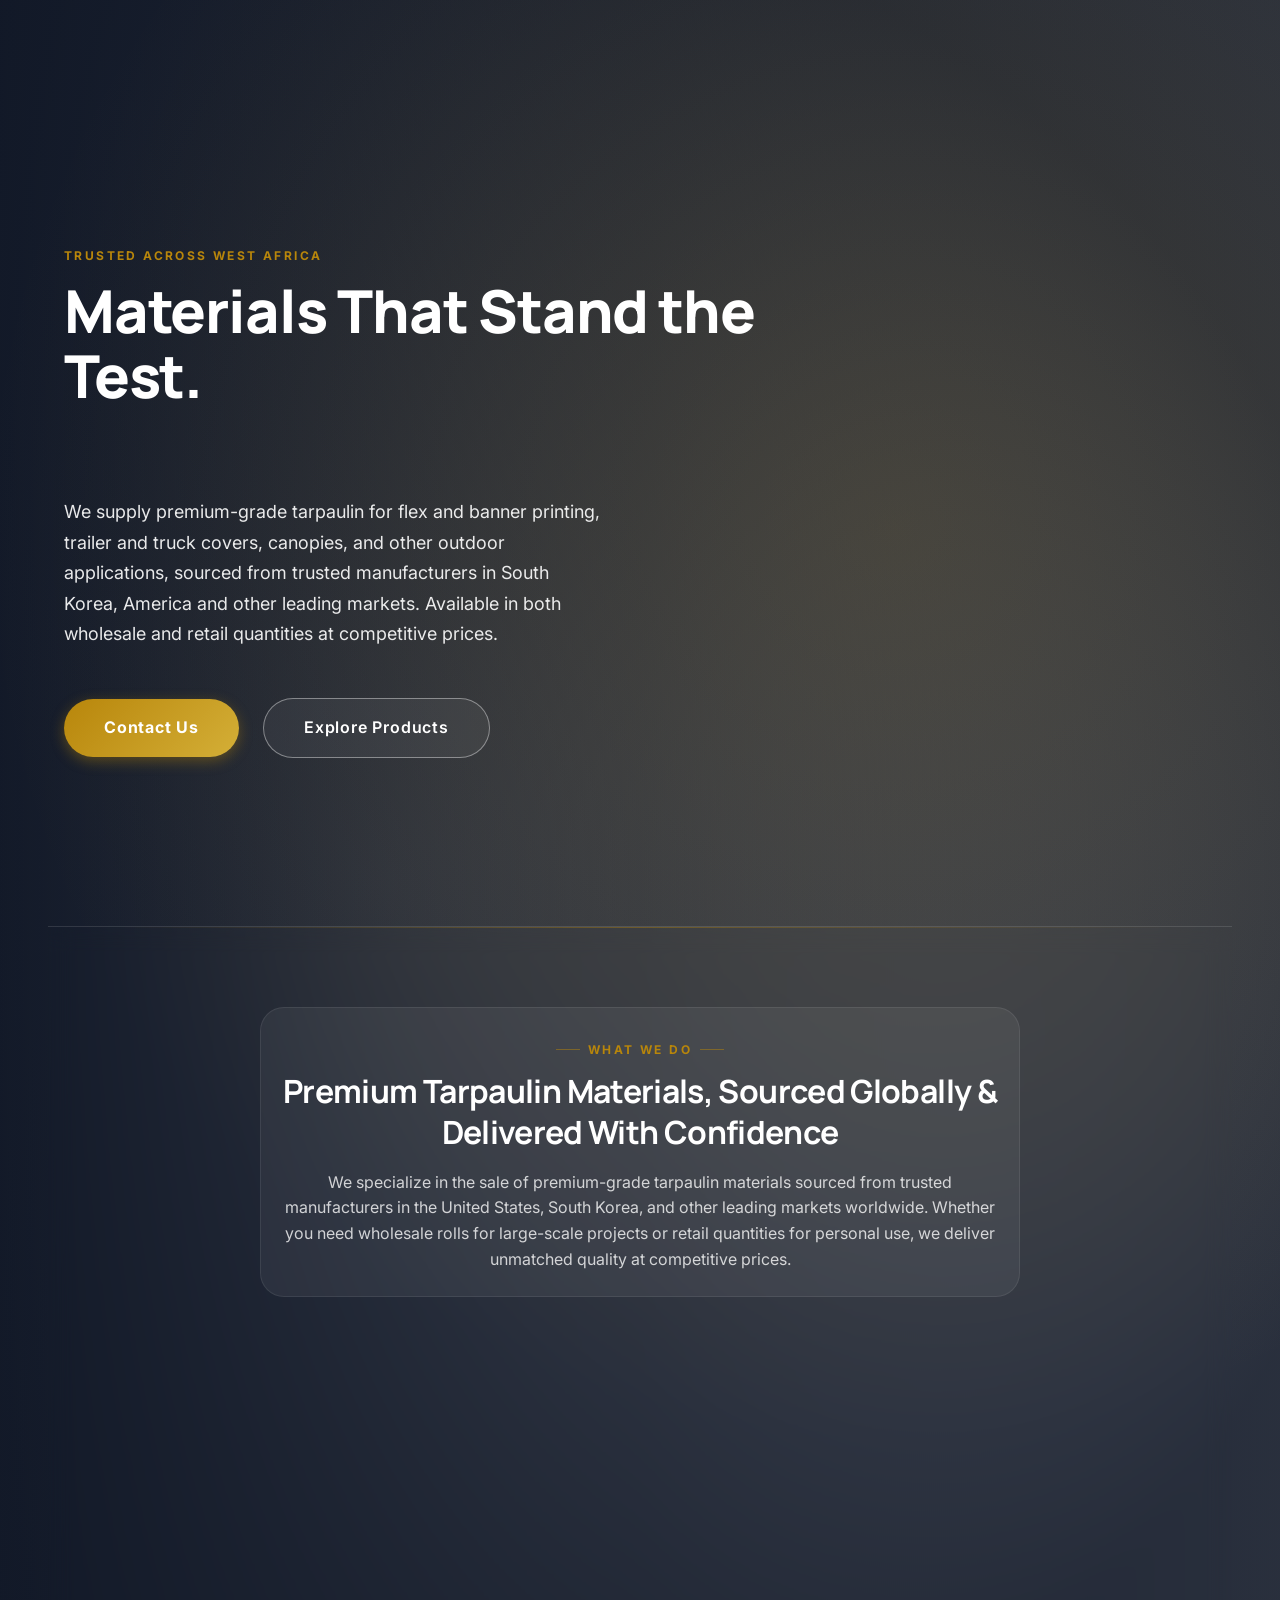
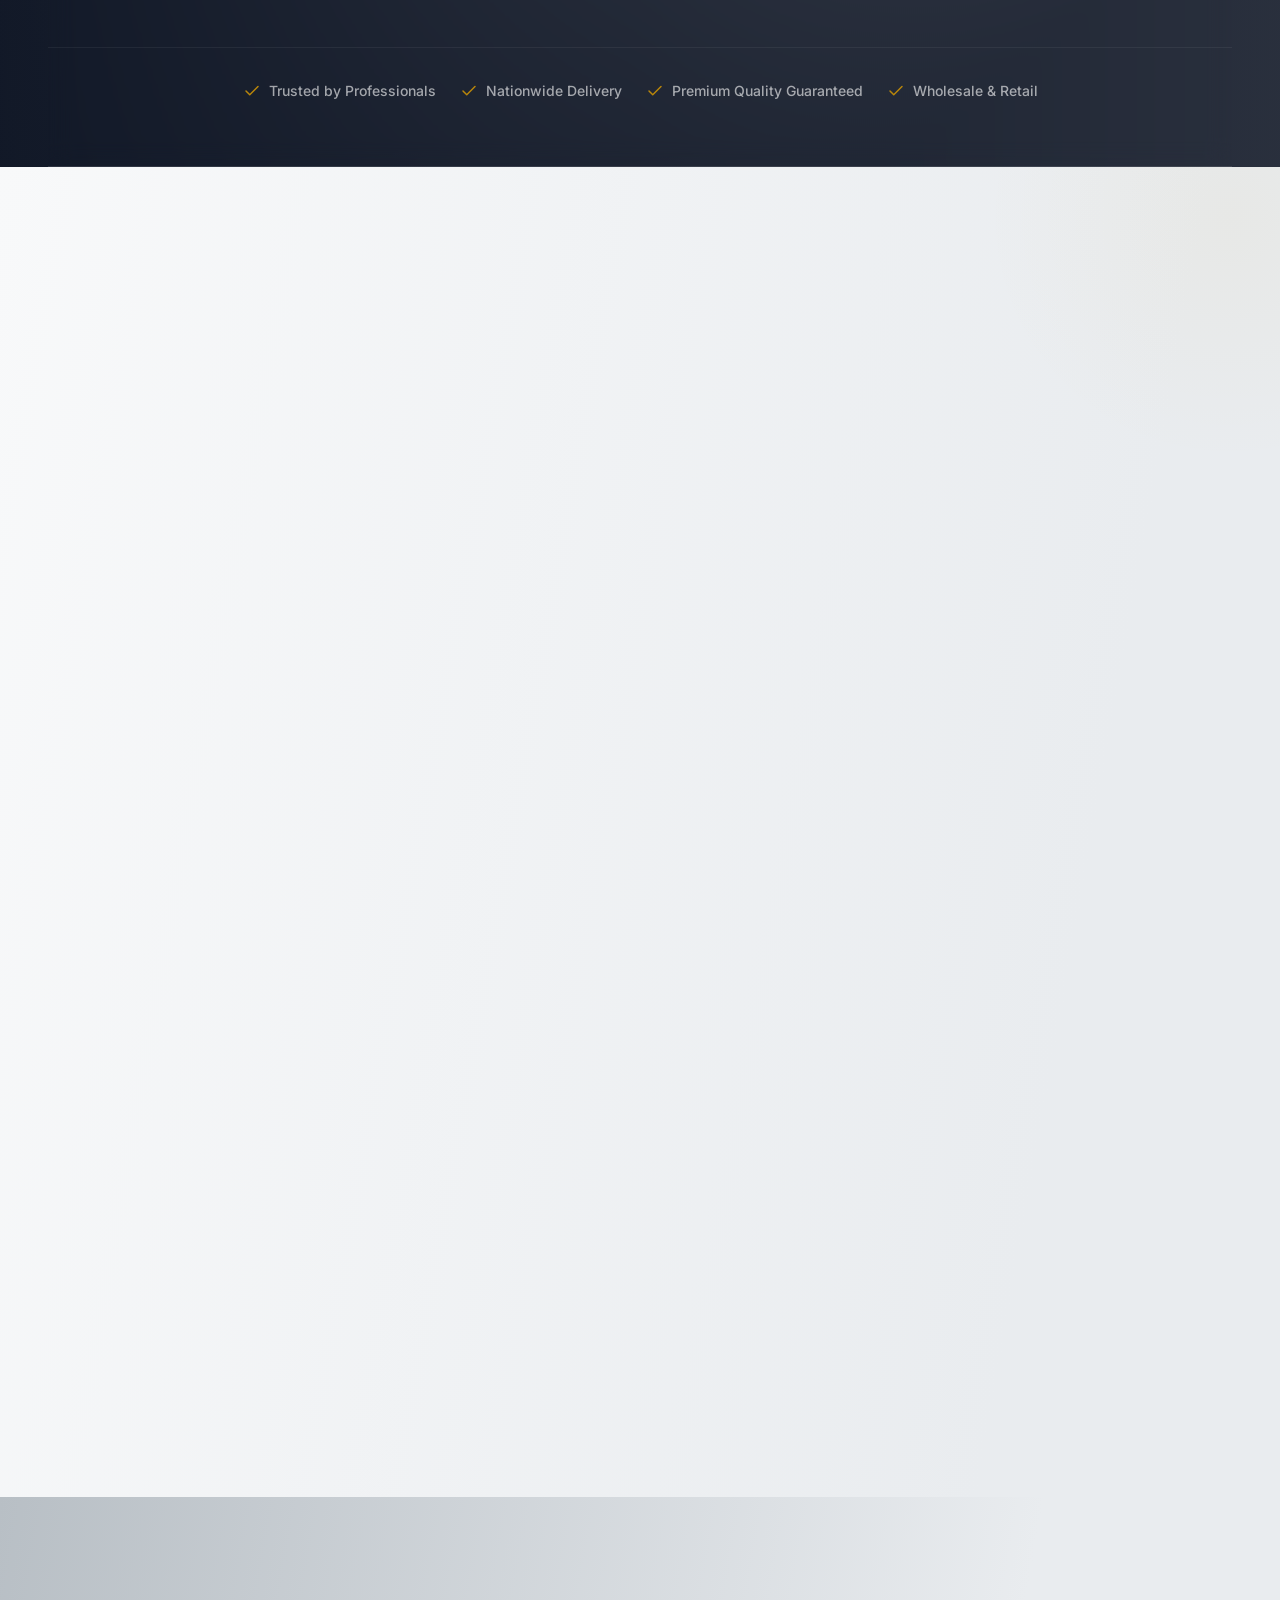
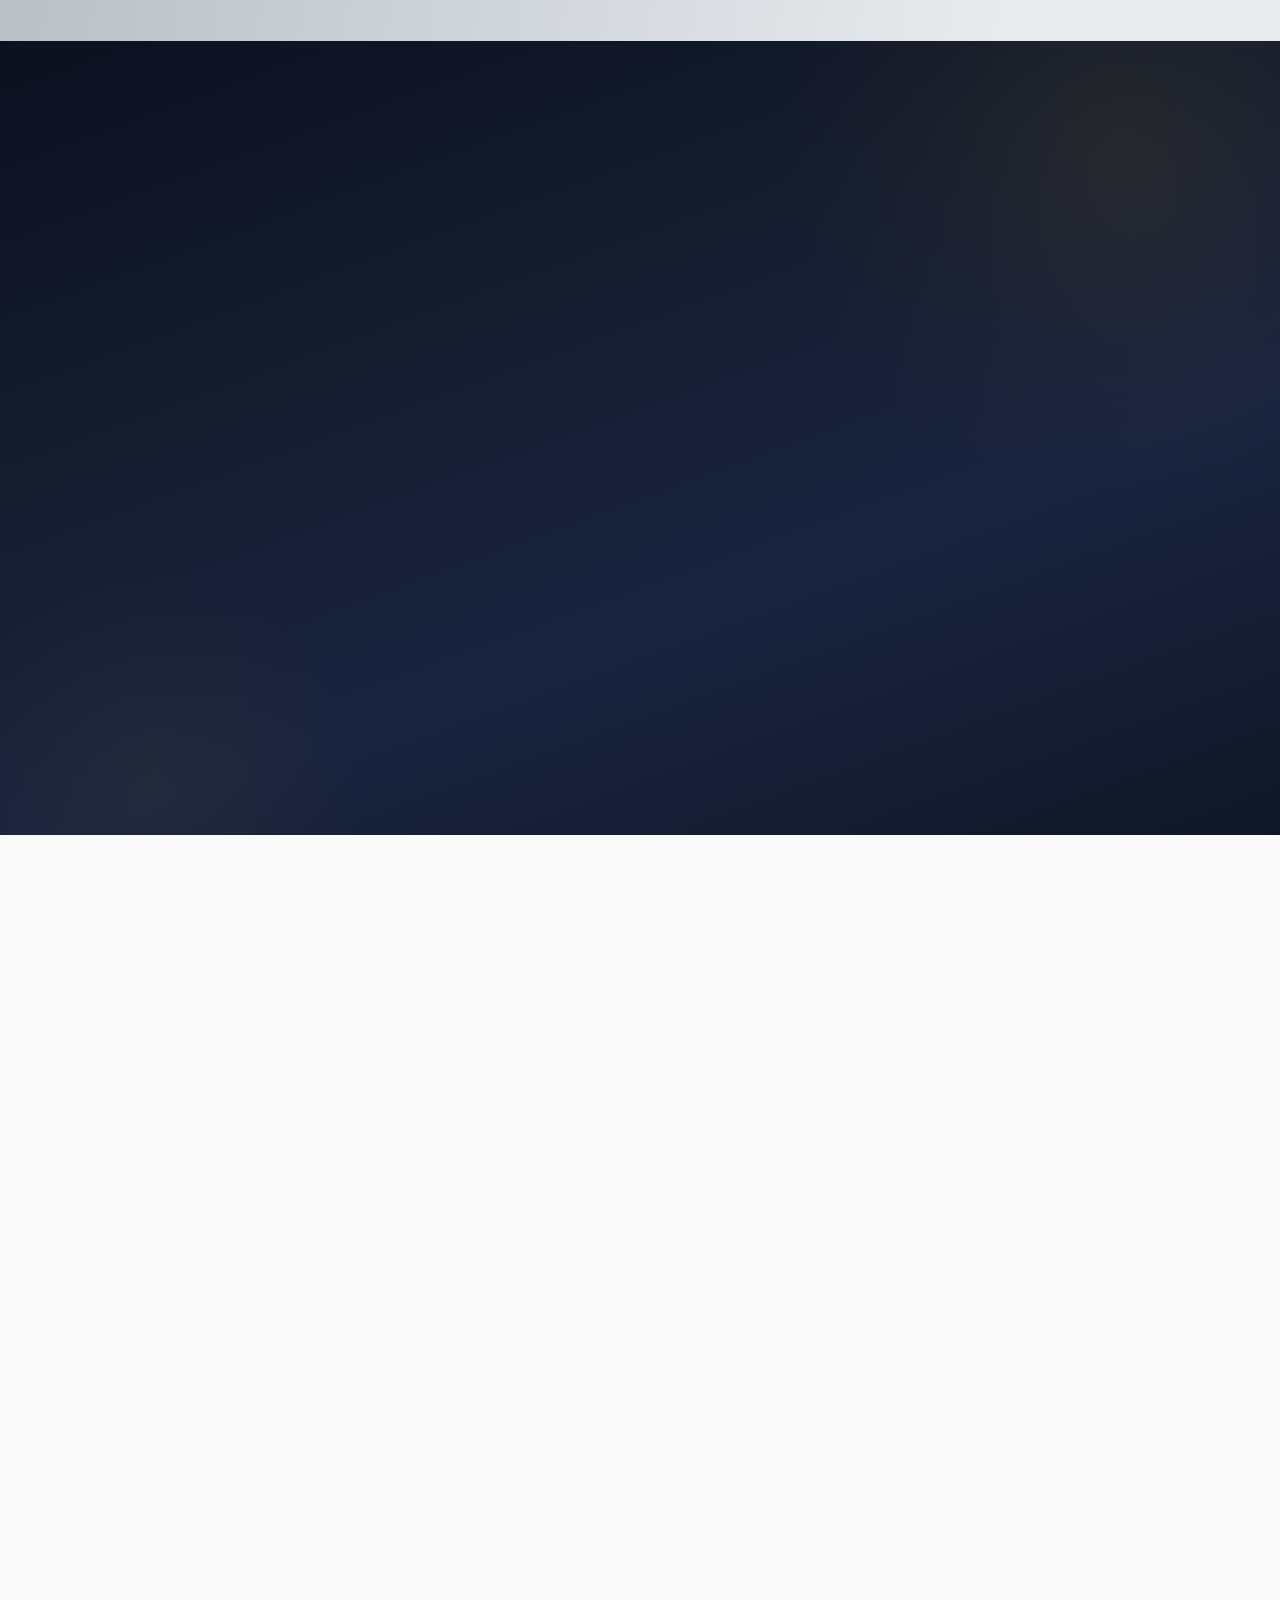
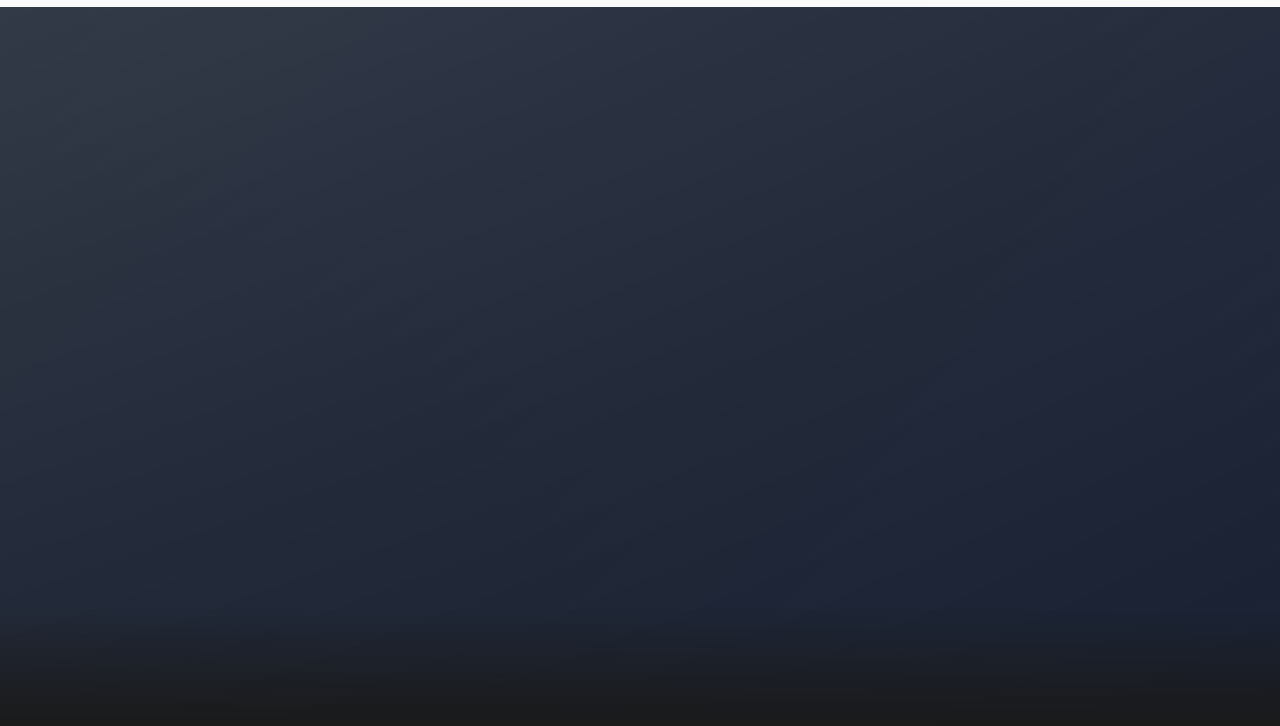
==== index.html @ e87f25aa "new upgrading" ====
<!DOCTYPE html>
<html lang="en">
<head>
  <meta charset="UTF-8">
  <meta name="viewport" content="width=device-width, initial-scale=1.0">
  <title>Onyi De Son of Grace Nig Ltd | Premium Tarpaulin & Upholstery Materials</title>
  
  <!-- Favicon -->
  <link rel="icon" type="image/png" href="./favicon.png">
  <link rel="apple-touch-icon" href="./favicon.png">
  <meta name="theme-color" content="#1a2a5e">
  
  <!-- SEO & Meta Tags -->
  <meta name="description" content="West Africa's trusted supplier of premium tarpaulin, upholstery, and interior finishing materials. Commercial-grade canopy fabrics, banner materials, and durable coverings for events, industry, and design professionals.">
  
  <!-- Preconnect to Google Fonts -->
  <link rel="preconnect" href="https://fonts.googleapis.com">
  <link rel="preconnect" href="https://fonts.gstatic.com" crossorigin>
  <link href="https://fonts.googleapis.com/css2?family=Inter:wght@400;500;600&family=Manrope:wght@500;700;800&display=swap" rel="stylesheet">
  
  <!-- Stylesheets -->
  <link rel="stylesheet" href="./css/global.css">
  <link rel="stylesheet" href="./css/navbar.css">
  <link rel="stylesheet" href="./css/pages/home.css">
  <link rel="stylesheet" href="./css/footer.css">
</head>
<body>

  <!-- ====================================================================
       HEADER — Reusable Navigation Component
       ==================================================================== -->
  <header>
    <div data-navbar-root></div>
  </header>

  <!-- ====================================================================
       MAIN CONTENT
       ==================================================================== -->
  <main class="main-container">

    <!-- ================================================================
         HERO SECTION
         ================================================================ -->
    <section class="hero" aria-label="Hero Introduction">
      <div class="hero__overlay" aria-hidden="true"></div>

      <!-- Main Hero Content (viewport-filling) -->
      <div class="hero__main">
        <div class="hero__content">
          <span class="hero__subtitle">Trusted Across West Africa</span>
          <h1 class="hero__title">
            Materials That Stand the Test.<br>
            <span class="hero__typing-wrapper" aria-hidden="true">
              <span class="hero__typing-word">Premium Tarpaulin Solutions.</span>
              <span class="hero__typing-word">Heavy-Duty Canopy Materials.</span>
              <span class="hero__typing-word">Commercial-Grade Fabrics.</span>
              <span class="hero__typing-word">Premium Upholstery Materials.</span>
              <span class="hero__typing-word">Durable Industrial Coverings.</span>
            </span>
            <span class="sr-only">Premium Tarpaulin Solutions, Heavy-Duty Canopy Materials, Commercial-Grade Fabrics, Premium Upholstery Materials, and Durable Industrial Coverings.</span>
          </h1>
          <p class="hero__description">
            We supply premium-grade tarpaulin for flex and banner printing, trailer and truck covers, canopies, and other outdoor applications, sourced from trusted manufacturers in South Korea, America and other leading markets. Available in both wholesale and retail quantities at competitive prices.

          </p>
          <div class="hero__actions">
            <a href="contact.html" class="btn-primary hero__btn-primary focus-ring">Contact Us</a>
            <a href="products.html" class="btn-outline hero__btn-outline focus-ring">Explore Products</a>
          </div>
        </div>
      </div>

      <!-- What We Do Sub-Section (within hero) -->
      <div class="hero-services" aria-label="What We Do">
          <div class="hero-services__header reveal-on-scroll">
            <span class="hero-services__label">What We Do</span>
            <h2 class="hero-services__heading">Premium Tarpaulin Materials, Sourced Globally & Delivered With Confidence</h2>
            <p class="hero-services__description">
              We specialize in the sale of premium-grade tarpaulin materials sourced from trusted manufacturers in the United States, South Korea, and other leading markets worldwide. Whether you need wholesale rolls for large-scale projects or retail quantities for personal use, we deliver unmatched quality at competitive prices.
            </p>
          </div>

          <div class="hero-services__grid">
            <!-- Card 1: Product Range -->
            <article class="hero-services__card reveal-on-scroll">
              <div class="hero-services__card-icon" aria-hidden="true">
                <svg viewBox="0 0 24 24" fill="none" stroke="currentColor" stroke-width="1.5" stroke-linecap="round" stroke-linejoin="round">
                  <rect x="2" y="7" width="20" height="14" rx="2" ry="2"></rect>
                  <path d="M16 7V5a2 2 0 0 0-2-2h-4a2 2 0 0 0-2 2v2"></path>
                </svg>
              </div>
              <h3 class="hero-services__card-title">Multi-Grade Materials</h3>
              <p class="hero-services__card-text">American tarpaulin, South Korean tarpaulin, and other commercial-grade materials curated for strength, texture, and longevity.</p>
            </article>

            <!-- Card 2: Applications -->
            <article class="hero-services__card reveal-on-scroll">
              <div class="hero-services__card-icon" aria-hidden="true">
                <svg viewBox="0 0 24 24" fill="none" stroke="currentColor" stroke-width="1.5" stroke-linecap="round" stroke-linejoin="round">
                  <path d="M3 9l9-7 9 7v11a2 2 0 0 1-2 2H5a2 2 0 0 1-2-2z"></path>
                  <polyline points="9 22 9 12 15 12 15 22"></polyline>
                </svg>
              </div>
              <h3 class="hero-services__card-title">Versatile Applications</h3>
              <p class="hero-services__card-text">Designed for canopies, event tents, car ports, industrial coverings, outdoor shade structures, and commercial-scale installations.</p>
            </article>

            <!-- Card 3: Wholesale & Retail -->
            <article class="hero-services__card reveal-on-scroll">
              <div class="hero-services__card-icon" aria-hidden="true">
                <svg viewBox="0 0 24 24" fill="none" stroke="currentColor" stroke-width="1.5" stroke-linecap="round" stroke-linejoin="round">
                  <circle cx="9" cy="21" r="1"></circle>
                  <circle cx="20" cy="21" r="1"></circle>
                  <path d="M1 1h4l2.68 13.39a2 2 0 0 0 2 1.61h9.72a2 2 0 0 0 2-1.61L23 6H6"></path>
                </svg>
              </div>
              <h3 class="hero-services__card-title">Wholesale & Retail</h3>
              <p class="hero-services__card-text">Available in both wholesale volumes for distributors and contractors, and retail quantities for individuals and small businesses.</p>
            </article>
          </div>

          <!-- Trust Indicators -->
          <div class="hero-services__trust reveal-on-scroll">
            <div class="hero-services__trust-item">
              <svg viewBox="0 0 24 24" fill="none" stroke="currentColor" stroke-width="2" stroke-linecap="round" stroke-linejoin="round" aria-hidden="true">
                <polyline points="20 6 9 17 4 12"></polyline>
              </svg>
              Trusted by Professionals
            </div>
            <div class="hero-services__trust-item">
              <svg viewBox="0 0 24 24" fill="none" stroke="currentColor" stroke-width="2" stroke-linecap="round" stroke-linejoin="round" aria-hidden="true">
                <polyline points="20 6 9 17 4 12"></polyline>
              </svg>
              Nationwide Delivery
            </div>
            <div class="hero-services__trust-item">
              <svg viewBox="0 0 24 24" fill="none" stroke="currentColor" stroke-width="2" stroke-linecap="round" stroke-linejoin="round" aria-hidden="true">
                <polyline points="20 6 9 17 4 12"></polyline>
              </svg>
              Premium Quality Guaranteed
            </div>
            <div class="hero-services__trust-item">
              <svg viewBox="0 0 24 24" fill="none" stroke="currentColor" stroke-width="2" stroke-linecap="round" stroke-linejoin="round" aria-hidden="true">
                <polyline points="20 6 9 17 4 12"></polyline>
              </svg>
              Wholesale & Retail
            </div>
          </div>
      </div>
    </section>

    <!-- ================================================================
         FEATURED PRODUCTS SECTION
         ================================================================ -->
    <section class="products section-padding" id="featured-products" aria-labelledby="products-heading" style="background: linear-gradient(280deg, #e9ecef 20%, #f8f9fa 100%);">
        <div class="products__header reveal-on-scroll">
          <span class="products__label">Our Products</span>
          <h2 id="products-heading" class="products__heading">Featured Products</h2>
          <p class="products__intro">
            Explore our curated selection of premium tarpaulin and car port materials engineered for durability, designed for performance, and priced for value.
          </p>
        </div>

        <div class="products__grid">
          <!-- Product Card 1: Premium Tarpaulin Materials -->
          <article class="product-card reveal-on-scroll" id="product-tarpaulin">
            <div class="product-card__image-wrapper">
              <img
                src="https://res.cloudinary.com/vwrjamwn/image/upload/v1784937110/IMG-20260724-WA0017_scsydp.jpg"
                alt="Premium tarpaulin materials in various colors and grades"
                class="product-card__image"
                loading="lazy"
              >
            </div>
            <div class="product-card__content">
              <h3 class="product-card__name">Premium Tarpaulin Materials</h3>
              <p class="product-card__description">
                Premium tarpaulin materials in multiple grades and colors. Engineered for extreme durability and superior weather resistance, perfect for canopies, industrial shelters, and commercial applications. Available in wholesale and retail quantities.
              </p>
              <div class="product-card__features">
                <span class="product-card__feature-tag">
                  <svg viewBox="0 0 24 24" fill="none" stroke="currentColor" stroke-width="2" stroke-linecap="round" stroke-linejoin="round" aria-hidden="true"><polyline points="20 6 9 17 4 12"></polyline></svg>
                  Multi-Grade
                </span>
                <span class="product-card__feature-tag">
                  <svg viewBox="0 0 24 24" fill="none" stroke="currentColor" stroke-width="2" stroke-linecap="round" stroke-linejoin="round" aria-hidden="true"><polyline points="20 6 9 17 4 12"></polyline></svg>
                  Weather Resistant
                </span>
                <span class="product-card__feature-tag">
                  <svg viewBox="0 0 24 24" fill="none" stroke="currentColor" stroke-width="2" stroke-linecap="round" stroke-linejoin="round" aria-hidden="true"><polyline points="20 6 9 17 4 12"></polyline></svg>
                  UV Protected
                </span>
                <span class="product-card__feature-tag">
                  <svg viewBox="0 0 24 24" fill="none" stroke="currentColor" stroke-width="2" stroke-linecap="round" stroke-linejoin="round" aria-hidden="true"><polyline points="20 6 9 17 4 12"></polyline></svg>
                  Wholesale & Retail
                </span>
              </div>
              <a href="contact.html" class="product-card__cta focus-ring" id="cta-tarpaulin">
                Contact Us
                <svg viewBox="0 0 24 24" fill="none" stroke="currentColor" stroke-width="2" stroke-linecap="round" stroke-linejoin="round" aria-hidden="true">
                  <line x1="5" y1="12" x2="19" y2="12"></line>
                  <polyline points="12 5 19 12 12 19"></polyline>
                </svg>
              </a>
            </div>
          </article>

          <!-- Product Card 2: PVC Flex Material -->
          <article class="product-card reveal-on-scroll" id="product-pvcflex">
            <div class="product-card__image-wrapper">
              <img
                src="https://res.cloudinary.com/vwrjamwn/image/upload/v1784937093/IMG-20260724-WA0104_cvo5uw.jpg"
                alt="Premium 400-gram PVC flex material for commercial printing"
                class="product-card__image"
                loading="lazy"
              >
            </div> 
            <div class="product-card__content">
              <h3 class="product-card__name">PVC Flex Material for Printing — 400 Gram</h3>
              <p class="product-card__description">
                Premium 400-gram PVC flex material engineered for high-resolution printing. Highly durable and weather-resistant, this commercial-grade substrate ensures vibrant, professional visual output for large-scale outdoor signage, event banners, and commercial displays.
              </p>
              <div class="product-card__features">
                <span class="product-card__feature-tag">
                  <svg viewBox="0 0 24 24" fill="none" stroke="currentColor" stroke-width="2" stroke-linecap="round" stroke-linejoin="round" aria-hidden="true"><polyline points="20 6 9 17 4 12"></polyline></svg>
                  Print Ready
                </span>
                <span class="product-card__feature-tag">
                  <svg viewBox="0 0 24 24" fill="none" stroke="currentColor" stroke-width="2" stroke-linecap="round" stroke-linejoin="round" aria-hidden="true"><polyline points="20 6 9 17 4 12"></polyline></svg>
                  High Durability
                </span>
                <span class="product-card__feature-tag">
                  <svg viewBox="0 0 24 24" fill="none" stroke="currentColor" stroke-width="2" stroke-linecap="round" stroke-linejoin="round" aria-hidden="true"><polyline points="20 6 9 17 4 12"></polyline></svg>
                  Vibrant Output
                </span>
                <span class="product-card__feature-tag">
                  <svg viewBox="0 0 24 24" fill="none" stroke="currentColor" stroke-width="2" stroke-linecap="round" stroke-linejoin="round" aria-hidden="true"><polyline points="20 6 9 17 4 12"></polyline></svg>
                  Commercial Signage
                </span>
              </div>
              <a href="contact.html" class="product-card__cta focus-ring" id="cta-pvcflex">
                Contact Us
                <svg viewBox="0 0 24 24" fill="none" stroke="currentColor" stroke-width="2" stroke-linecap="round" stroke-linejoin="round" aria-hidden="true">
                  <line x1="5" y1="12" x2="19" y2="12"></line>
                  <polyline points="12 5 19 12 12 19"></polyline>
                </svg>
              </a>
            </div>
          </article>
        </div>

        <!-- Section Bottom CTA -->
        <div class="products__bottom-cta reveal-on-scroll">
          <a href="products.html" class="products__explore-btn focus-ring" id="explore-all-products">
            View All Products
            <svg viewBox="0 0 24 24" fill="none" stroke="currentColor" stroke-width="2" stroke-linecap="round" stroke-linejoin="round" aria-hidden="true">
              <line x1="5" y1="12" x2="19" y2="12"></line>
              <polyline points="12 5 19 12 12 19"></polyline>
            </svg>
          </a>
        </div>
    </section>

    <!-- ================================================================
         COMPLETED PROJECTS SECTION (Supabase-driven)
         ================================================================ -->
    <section class="completed-projects section-padding" aria-labelledby="completed-projects-heading">
      <div class="completed-projects__shell" data-completed-projects></div>
    </section>

    <!-- ================================================================
         CAC CERTIFICATE SECTION — Premium Trust Component
         ================================================================ -->
    <section class="cac-section section-padding" aria-labelledby="cac-heading">
      <div class="cac-section__container reveal-on-scroll">
        
        <!-- Left Column: Content -->
        <div class="cac-section__content">
          <div class="cac-section__icon-wrapper" aria-hidden="true">
            <div class="cac-section__icon-pulse"></div>
            <svg viewBox="0 0 24 24" fill="none" stroke="currentColor" stroke-width="1.5" stroke-linecap="round" stroke-linejoin="round">
              <path d="M12 22s8-4 8-10V5l-8-3-8 3v7c0 6 8 10 8 10z"></path>
              <path d="M9 12l2 2 4-4"></path>
            </svg>
          </div>
          <span class="cac-section__eyebrow">Verified Corporate Identity</span>
          <h2 id="cac-heading" class="cac-section__heading">Corporate Affairs Commission Certificate</h2>
          <p class="cac-section__text">
            Our business is fully registered and verified by the Corporate Affairs Commission of Nigeria. This certification reflects our unwavering commitment to transparency, legal compliance, and building long-term trust with every client we serve.
          </p>
          <a href="https://res.cloudinary.com/vwrjamwn/image/upload/v1785046496/IMG-20260721-WA0012_pdbwzf.jpg" target="_blank" rel="noopener noreferrer" class="cac-section__button focus-ring" id="cta-view-certificate">
            <svg viewBox="0 0 24 24" fill="none" stroke="currentColor" stroke-width="2" stroke-linecap="round" stroke-linejoin="round" aria-hidden="true">
              <path d="M14 3h7v7"></path>
              <path d="M10 14L21 3"></path>
              <path d="M21 14v7H3V3h7"></path>
            </svg>
            View Our Certificate
          </a>
        </div>

        <!-- Right Column: Trust Badges -->
        <div class="cac-section__badges" aria-label="Trust indicators">
          <div class="cac-section__badge">
            <div class="cac-section__badge-icon" aria-hidden="true">
              <svg viewBox="0 0 24 24" fill="none" stroke="currentColor" stroke-width="1.5" stroke-linecap="round" stroke-linejoin="round">
                <path d="M12 22s8-4 8-10V5l-8-3-8 3v7c0 6 8 10 8 10z"></path>
              </svg>
            </div>
            <div class="cac-section__badge-content">
              <strong>CAC Registered</strong>
              <span>Officially registered with the Corporate Affairs Commission of Nigeria</span>
            </div>
          </div>
          <div class="cac-section__badge">
            <div class="cac-section__badge-icon" aria-hidden="true">
              <svg viewBox="0 0 24 24" fill="none" stroke="currentColor" stroke-width="1.5" stroke-linecap="round" stroke-linejoin="round">
                <polyline points="20 6 9 17 4 12"></polyline>
              </svg>
            </div>
            <div class="cac-section__badge-content">
              <strong>Legally Compliant</strong>
              <span>Operating in full compliance with Nigerian business regulations</span>
            </div>
          </div>
          <div class="cac-section__badge">
            <div class="cac-section__badge-icon" aria-hidden="true">
              <svg viewBox="0 0 24 24" fill="none" stroke="currentColor" stroke-width="1.5" stroke-linecap="round" stroke-linejoin="round">
                <circle cx="12" cy="12" r="10"></circle>
                <line x1="2" y1="12" x2="22" y2="12"></line>
                <path d="M12 2a15.3 15.3 0 0 1 4 10 15.3 15.3 0 0 1-4 10 15.3 15.3 0 0 1-4-10 15.3 15.3 0 0 1 4-10z"></path>
              </svg>
            </div>
            <div class="cac-section__badge-content">
              <strong>Transparent Operations</strong>
              <span>Committed to openness, accountability, and professional integrity</span>
            </div>
          </div>
        </div>

      </div>
    </section>

    <!-- ================================================================
         MISSION & VISION SECTION
         ================================================================ -->
    <section class="mission-vision section-padding" aria-labelledby="mission-vision-heading">
        <div class="mission-vision__header reveal-on-scroll">
          <h2 id="mission-vision-heading" class="mission-vision__heading">What Drives Us</h2>
          <p class="mission-vision__intro">
            Guided by purpose, grounded in quality  our mission and vision shape every product we deliver and every relationship we build.
          </p>
        </div>
        <div class="mission-vision__grid">

          <!-- Mission Card -->
          <article class="mission-vision__card reveal-on-scroll">
            <div class="mission-vision__icon" aria-hidden="true">
              <svg viewBox="0 0 24 24" fill="none" stroke="currentColor" stroke-width="1.5" stroke-linecap="round" stroke-linejoin="round">
                <circle cx="12" cy="12" r="10"></circle>
                <circle cx="12" cy="12" r="6"></circle>
                <circle cx="12" cy="12" r="2"></circle>
              </svg>
            </div>
            <h3 class="mission-vision__card-title">Our Mission</h3>
            <p class="mission-vision__card-text">
              To be the most reliable source of premium tarpaulin and upholstery materials in West Africa delivering products of exceptional durability, backed by knowledgeable service and an unwavering commitment to customer satisfaction. We continuously refine our sourcing, inventory, and expertise to ensure every client receives materials that perform beyond expectation.
            </p>
          </article>

          <!-- Vision Card -->
          <article class="mission-vision__card reveal-on-scroll">
            <div class="mission-vision__icon" aria-hidden="true">
              <svg viewBox="0 0 24 24" fill="none" stroke="currentColor" stroke-width="1.5" stroke-linecap="round" stroke-linejoin="round">
                <path d="M1 12s4-8 11-8 11 8 11 8-4 8-11 8-11-8-11-8z"></path>
                <circle cx="12" cy="12" r="3"></circle>
              </svg>
            </div>
            <h3 class="mission-vision__card-title">Our Vision</h3>
            <p class="mission-vision__card-text">
              To set the benchmark for quality and trust in the tarpaulin and interior finishing industry across West Africa building lasting partnerships, driving innovation in material supply, and empowering businesses and individuals with world-class products that stand the test of time.
            </p>
          </article>

        </div>
    </section>

    <!-- ================================================================
         WHO WE ARE SECTION — Premium Brand Story
         ================================================================ -->
    <section class="who-we-are section-padding" style="padding-top: 0px; " aria-labelledby="who-we-are-heading">
      <div class="who-we-are__container">
        <div class="who-we-are__card reveal-on-scroll">
          <div class="who-we-are__content">
            <span class="who-we-are__eyebrow">Who We Are</span>
            <h2 id="who-we-are-heading" class="who-we-are__heading">Trusted By Industry Professionals For Nearly A Decade</h2>
            <p class="who-we-are__text">
              Onyi De Son of Grace Nig Ltd has built a strong reputation in the tarpaulin industry over more than 9 years of hands-on experience. Our work has been shaped by a deep understanding of premium materials, dependable execution, and long-term partnerships across the sector.
            </p>
            <p class="who-we-are__text">
              We have collaborated with trusted external partners in tarpaulin-related projects across countries including South Korea and America, including Starflex in South Korea and Hailmary Global Concept Nigeria.
            </p>
          </div>
          <div class="who-we-are__highlights" aria-label="Brand strengths">
            <div class="who-we-are__highlight stagger-reveal">
              <div class="who-we-are__highlight-accent" aria-hidden="true"></div>
              <strong>9+ Years</strong>
              <span>Industry experience delivering premium tarpaulin solutions across West Africa</span>
            </div>
            <div class="who-we-are__highlight stagger-reveal">
              <div class="who-we-are__highlight-accent" aria-hidden="true"></div>
              <strong>Global Partners</strong>
              <span>Strategic partnerships with manufacturers in South Korea & America</span>
            </div>
            <div class="who-we-are__highlight stagger-reveal">
              <div class="who-we-are__highlight-accent" aria-hidden="true"></div>
              <strong>Trusted Collaborators</strong>
              <span>Working with Starflex & Hailmary Global Concept on international projects</span>
            </div>
          </div>
        </div>
      </div>
    </section>

  </main>

  <!-- ====================================================================
       FOOTER — Reusable Footer Component
       ==================================================================== -->
  <footer>
    <div data-site-footer></div>
  </footer>

  <!-- ====================================================================
       LENIS SMOOTH SCROLL — CDN Integration
       ==================================================================== -->
  <script src="https://unpkg.com/lenis@1.1.18/dist/lenis.min.js"></script>

  <!-- Module Script Integration -->
  <script type="module">
    import Navbar from './js/components/navbar.js';
    import { CompletedProjectsSection } from './js/components/completed-projects-section.js';
    import { SiteFooter } from './js/components/site-footer.js';
    import { initLenis } from './js/components/lenis.js';
    
    // Initialize Navigation & Components
    document.addEventListener('DOMContentLoaded', () => {
      try {
        new Navbar();
      } catch (err) {
        console.error('Navbar Initialization Error:', err);
      }

      try {
        new SiteFooter();
      } catch (err) {
        console.error('SiteFooter Initialization Error:', err);
      }

      try {
        new CompletedProjectsSection();
      } catch (err) {
        console.error('CompletedProjectsSection Initialization Error:', err);
      }

      // ============================================================
      // LENIS — Global Smooth Scroll Initialization
      // ============================================================
      try {
        initLenis();
      } catch (err) {
        console.warn('Lenis Initialization Warning:', err);
        // Site works perfectly fine without Lenis — graceful degradation
      }

      // ============================================================
      // Scroll Reveal Animation with IntersectionObserver
      // ============================================================
      const revealElements = document.querySelectorAll('.reveal-on-scroll, .stagger-reveal');
      const serviceCards = document.querySelectorAll('.hero-services__card');
      
      if (revealElements.length > 0 && 'IntersectionObserver' in window) {
        const revealObserver = new IntersectionObserver((entries) => {
          entries.forEach((entry, index) => {
            if (entry.isIntersecting) {
              if (entry.target.classList.contains('hero-services__card')) {
                const delay = Math.min(index * 80, 240);
                window.setTimeout(() => entry.target.classList.add('is-visible'), delay);
              } else {
                entry.target.classList.add('is-visible');
              }
              revealObserver.unobserve(entry.target);
            }
          });
        }, {
          threshold: 0.15,
          rootMargin: '0px 0px -40px 0px'
        });

        revealElements.forEach(el => revealObserver.observe(el));
      } else {
        // Fallback: show all elements if IntersectionObserver is not supported
        revealElements.forEach(el => el.classList.add('is-visible'));
        serviceCards.forEach((card) => card.classList.add('is-visible'));
      }
    });
  </script>
</body>
</html>
---- css/global.css ----
/**
 * Purpose: Single Source of Truth - Global Design System & Foundations
 * Responsibilities: Establish a production-grade, mobile-first design system with design tokens, layout primitives, component foundations, and utilities.
 * Version: 2.0.0
 */

/* ==========================================================
   CSS RESET
========================================================== */
*,
*::before,
*::after {
  box-sizing: border-box;
  margin: 0;
  padding: 0;
}

html {
  font-size: 100%;
  /* Fallback for older browsers */
  -webkit-font-smoothing: antialiased;
  -moz-osx-font-smoothing: grayscale;
}

/*
 * Smooth scrolling only during focus-based navigation (keyboard, anchor links).
 * Applying scroll-behavior: smooth globally on html causes the browser's
 * scroll-anchoring corrections (triggered by mobile address bar layout shifts)
 * to animate visibly, producing a "rubber-band" snap-back effect on mobile.
 */
@media (prefers-reduced-motion: no-preference) {
  html:focus-within {
    scroll-behavior: smooth;
  }
}

/* Ensure anchor links are not hidden under the sticky navbar */
[id] {
  scroll-margin-top: var(--header-height, 72px);
}

body {
  font-family: var(--font-body);
  color: var(--color-text-primary);
  background-color: var(--color-background);
  line-height: var(--line-height-base);
  min-height: 100vh;
  min-height: 100dvh;
  /* Modern mobile-safe fallback */
  overflow-x: clip;
  /* Clips overflow without creating a scroll container (avoids iOS Safari scroll interference) */
  text-rendering: optimizeSpeed;
}

img,
picture,
video,
canvas,
svg:not(a svg, button svg, .badge svg) {
  display: block;
  max-width: 100%;
  height: auto;
}

input,
button,
textarea,
select {
  font: inherit;
  color: inherit;
}

button {
  background: transparent;
  border: none;
  cursor: pointer;
}

ul,
ol {
  list-style: none;
}

a {
  color: inherit;
  text-decoration: none;
  transition: color var(--duration-fast) var(--ease-standard);
}

/* Inherit fonts for form control elements */
input,
button,
textarea,
select {
  font: inherit;
}

/* Remove default padding from native table */
table {
  border-collapse: collapse;
  border-spacing: 0;
}


/* ==========================================================
   ROOT DESIGN TOKENS
========================================================== */
:root {
  /* --------------------------------------------------------
     COLOR SYSTEM
     -------------------------------------------------------- */
  /* Brand Identity */
  --color-primary: #1A1A1A;
  --color-secondary: #333333;
  --color-accent: #B8860B;
  /* Premium luxury gold */
  --color-accent-hover: #996515;

  /* Surfaces & Backgrounds */
  --color-surface: #FFFFFF;
  --color-surface-hover: #F8F9FA;
  --color-background: #FAFAFA;
  --color-card-background: #FFFFFF;
  --main-background:linear-gradient(135deg, rgba(15, 23, 39, 0.85) 0%, rgba(18, 27, 46, 0.95) 100%), linear-gradient(to bottom, transparent 0%, rgba(0, 0, 0, 0.4) 100%);

  /* Borders & Dividers */
  --color-border: #E5E7EB;
  --color-divider: #F3F4F6;

  /* Typography Colors */
  --color-text-primary: #111827;
  --color-text-secondary: #4B5563;
  --color-text-muted: #9CA3AF
  ;
  --color-text-thirdly:#c7ccd6;
  /* Aliases used across page-level stylesheets */
  --color-text: var(--color-text-primary);
  --color-text-light: var(--color-text-secondary);

  /* Status Colors */
  --color-success: #10B981;
  --color-warning: #F59E0B;
  --color-error: #EF4444;

  /* Interactions & Overlays */
  --color-focus-ring: rgba(184, 134, 11, 0.4);
  --color-overlay: rgba(17, 24, 39, 0.7);

  /* Hero system shared across marketing pages */
  --hero-overlay-mobile: linear-gradient(135deg, rgba(17, 24, 39, 0.85) 0%, rgba(17, 24, 39, 0.95) 100%), linear-gradient(to bottom, transparent 0%, rgba(0, 0, 0, 0.4) 100%);
  --hero-overlay-desktop: radial-gradient(circle at 70% 30%, rgba(184, 134, 11, 0.15) 0%, transparent 60%), radial-gradient(circle at 30% 50%, rgba(17, 24, 39, 0.4) 0%, rgba(17, 24, 39, 0.85) 80%), linear-gradient(to right, rgba(17, 24, 39, 0.98) 0%, rgba(17, 24, 39, 0.7) 50%, rgba(17, 24, 39, 0.3) 100%);
  --hero-padding-block-start-mobile: var(--space-5);
  --hero-padding-block-end-mobile: var(--space-5);
  --hero-padding-block-start-tablet: var(--space-16);
  --hero-padding-block-end-tablet: var(--space-12);
  --hero-padding-block-start-desktop: var(--space-24);
  --hero-padding-block-end-desktop: var(--space-16);
  --hero-padding-block-mobile: var(--space-8);
  --hero-padding-block-tablet: var(--space-16) var(--space-12);
  --hero-padding-block-desktop: var(--space-24) var(--space-16);

  /* Lighter gradient derivatives of hero palette for product content sections */
  --product-section-bg-light: linear-gradient(180deg, #f7f8fa 0%, #f0f2f5 100%);
  --product-section-bg-warm: linear-gradient(180deg, #faf8f5 0%, #f5f0eb 100%);
  --product-section-bg-cool: linear-gradient(180deg, #f8fafc 0%, #eef2f7 100%);
  --product-section-bg-gold: linear-gradient(180deg, rgba(184, 134, 11, 0.05) 0%, var(--color-background) 100%);

  /* --------------------------------------------------------
     TYPOGRAPHY SYSTEM
     -------------------------------------------------------- */
  /* Fonts */
  --font-heading: 'Manrope', 'Plus Jakarta Sans', 'General Sans', sans-serif;
  --font-body: 'Inter', 'DM Sans', sans-serif;

  /* Fluid Font Sizes (Mobile to Desktop) */
  --text-xs: clamp(0.75rem, 0.7vw + 0.1rem, 0.875rem);
  --text-sm: clamp(0.875rem, 0.8vw + 0.1rem, 1rem);
  /* --text-base: clamp(1rem, 1vw + 0.1rem, 1.125rem); */
  --text-lg: clamp(1.125rem, 1.2vw + 0.1rem, 1.25rem);
  --text-xl: clamp(1.25rem, 1.5vw + 0.1rem, 1.5rem);
  --text-2xl: 1.5rem;
  --text-h2: clamp(1.5rem, 3vw + 0.2rem, 2rem);
  --text-3xl: clamp(1.5rem, 3vw + 0.1rem, 2.5rem);
  --text-4xl: clamp(2.5rem, 4vw + 0.1rem, 3.5rem);
  --text-5xl: clamp(3rem, 5vw + 1rem, 4.5rem);

  /* Font Weights */
  --font-weight-regular: 400;
  --font-weight-medium: 500;
  --font-weight-semibold: 600;
  --font-weight-bold: 700;

  /* Line Heights */
  --line-height-tight: 1.1;
  --line-height-snug: 1.3;
  --line-height-base: 1.6;
  --line-height-loose: 1.8;

  /* Letter Spacing */
  --tracking-tighter: -0.04em;
  --tracking-tight: -0.02em;
  --tracking-normal: 0em;
  --tracking-wide: 0.05em;
  --tracking-wider: 0.1em;
  --tracking-widest: 0.2em;

  /* --------------------------------------------------------
     SPACING SCALE
     -------------------------------------------------------- */
  /* Fluid and predictable spacing units based on 4px grid */
  --space-1: 0.25rem;
  /* 4px */
  --space-2: 0.5rem;
  /* 8px */
  --space-3: 0.75rem;
  /* 12px */
  --space-4: 1rem;
  /* 16px */
  --space-5: 1.25rem;
  /* 20px */
  --space-6: 1.5rem;
  /* 24px */
  --space-8: 2rem;
  /* 32px */
  --space-10: 2.5rem;
  /* 40px */
  --space-12: 3rem;
  /* 48px */
  --space-14: 3.5rem;
  /* 56px */
  --space-16: 4rem;
  /* 64px */
  --space-24: 6rem;
  /* 96px */
  --space-32: 8rem;
  /* 128px */
  --space-48: 12rem;
  /* 192px */
  --space-64: 16rem;
  /* 256px */
  --space-96: 24rem;
  /* 384px */

  /* --------------------------------------------------------
     BORDER RADIUS
     -------------------------------------------------------- */
  --radius-sm: 0.25rem;
  --radius-md: 0.5rem;
  --radius-lg: 0.75rem;
  --radius-xl: 1rem;
  --radius-2xl: 1.5rem;
  --radius-pill: 9999px;
  --radius-full: var(--radius-pill);
  --radius-circle: 50%;

  /* --------------------------------------------------------
     SHADOWS (ELEVATION)
     -------------------------------------------------------- */
  --shadow-xs: 0 1px 2px 0 rgba(0, 0, 0, 0.05);
  --shadow-sm: 0 1px 3px 0 rgba(0, 0, 0, 0.1), 0 1px 2px -1px rgba(0, 0, 0, 0.1);
  --shadow-md: 0 4px 6px -1px rgba(0, 0, 0, 0.1), 0 2px 4px -2px rgba(0, 0, 0, 0.1);
  --shadow-lg: 0 10px 15px -3px rgba(0, 0, 0, 0.1), 0 4px 6px -4px rgba(0, 0, 0, 0.1);
  --shadow-xl: 0 20px 25px -5px rgba(0, 0, 0, 0.1), 0 8px 10px -6px rgba(0, 0, 0, 0.1);

  /* --------------------------------------------------------
     Z-INDEX SCALE
     -------------------------------------------------------- */
  --z-hide: -1;
  --z-base: 0;
  --z-dropdown: 1000;
  --z-sticky: 1100;
  --z-fixed: 1200;
  --z-overlay: 1300;
  --z-modal: 1400;
  --z-toast: 1500;

  /* --------------------------------------------------------
     CONTAINER SYSTEM
     -------------------------------------------------------- */
  --container-max-width: 1440px;
  --container-narrow: 800px;
  --container-wide: 1600px;
  --container-padding: clamp(var(--space-1), 4vw, var(--space-12));

  --header-height: 72px;
  --header-height-scrolled: 60px;

  /* --------------------------------------------------------
     ANIMATION TOKENS
     -------------------------------------------------------- */
  --duration-fast: 150ms;
  --duration-base: 300ms;
  --duration-slow: 500ms;

  --ease-standard: cubic-bezier(0.4, 0, 0.2, 1);
  --ease-in: cubic-bezier(0.4, 0, 1, 1);
  --ease-out: cubic-bezier(0, 0, 0.2, 1);
  --ease-spring: cubic-bezier(0.175, 0.885, 0.32, 1.275);

  /* Fallback for old variables */
  --transition-fast: var(--duration-fast) var(--ease-standard);
  --transition-base: var(--duration-base) var(--ease-standard);
  --transition-slow: var(--duration-slow) var(--ease-standard);
}


/* ==========================================================
   TYPOGRAPHY SYSTEM
========================================================== */
h1,
h2,
h3,
h4,
h5,
h6 {
  font-family: var(--font-heading);
  font-weight: var(--font-weight-bold);
  line-height: var(--line-height-tight);
  color: var(--color-text-primary);
  margin-bottom: var(--space-4);
  letter-spacing: var(--tracking-tight);
}


h2,
.text-h2 {
  font-size: var(--text-h2);
}

h3,
.text-h3 {
  font-size: var(--text-2xl);
}

h4,
.text-h4 {
  font-size: var(--text-xl);
}

h5,
.text-h5 {
  font-size: var(--text-lg);
}

h6,
.text-h6 {
  font-size: var(--text-base);
}

p {
  margin-bottom: var(--space-4);
  color: var(--color-text-secondary);
}

.text-lead {
  font-size: var(--text-lg);
  line-height: var(--line-height-base);
  color: var(--color-text-secondary);
}

.text-small {
  font-size: var(--text-sm);
  color: var(--color-text-secondary);
}

.text-caption {
  font-size: var(--text-xs);
  color: var(--color-text-muted);
  letter-spacing: var(--tracking-wide);
  text-transform: uppercase;
}


/* ==========================================================
   LAYOUT SYSTEM
========================================================== */
.main-container {
  width: 100%;
  max-width: clamp(1440px, 95vw, 1920px);
  /* Safely boxes ultra-wide displays */
  margin-inline: auto;
  padding-inline: var(--container-padding);
  box-sizing: border-box;
  overflow: clip;
  /* Modern alternative to hidden */
  display: flex;
  flex-direction: column;
}

/* 
  Full-bleed technique:
  Pulls sections out to the container edges to allow backgrounds to bleed,
  while pushing the inner content back in for perfect alignment.
*/
.main-container>section {
  margin-inline: calc(var(--container-padding) * -1);
  padding-inline: var(--container-padding);
}

/* Prevent double padding when a container is placed inside a full-bleed section */
.main-container>section .container {
  padding-inline: 0;
}

.container {
  width: 100%;
  max-width: var(--container-max-width);
  margin-inline: auto;
  padding-inline: var(--container-padding);
}

.container--narrow {
  max-width: var(--container-narrow);
}

.container--wide {
  max-width: var(--container-wide);
}

/* Vertical Rhythm Helpers */
.section-padding {
  padding-block: var(--space-16);
}

@media (min-width: 768px) {
  .section-padding {
    padding-block: var(--space-24);
  }
}

@media (min-width: 1920px) {
  .section-padding {
    padding-block: var(--space-32);
  }
}

/* Flow: Consistently spaces out direct children vertically */
.flow>*+* {
  margin-block-start: var(--flow-space, var(--space-6));
}

/* Stack: Vertical flex layout */
.stack {
  display: flex;
  flex-direction: column;
  gap: var(--stack-gap, var(--space-4));
}

/* Cluster: Horizontal flex layout that wraps */
.cluster {
  display: flex;
  flex-wrap: wrap;
  gap: var(--cluster-gap, var(--space-4));
  align-items: center;
}


/* ==========================================================
   GRID SYSTEM
========================================================== */
.grid {
  display: grid;
  gap: var(--grid-gap, var(--space-6));
}

/* Responsive Auto-Fit Grid */
.grid-auto-fit {
  display: grid;
  gap: var(--grid-gap, var(--space-6));
  grid-template-columns: repeat(auto-fit, minmax(min(100%, var(--grid-min-col, 300px)), 1fr));
}

/* Mobile-first explicit columns */
.grid-2-col,
.grid-3-col,
.grid-4-col {
  display: grid;
  gap: var(--grid-gap, var(--space-6));
  grid-template-columns: 1fr;
}

@media (min-width: 768px) {
  .grid-2-col {
    grid-template-columns: repeat(2, 1fr);
  }

  .grid-3-col {
    grid-template-columns: repeat(3, 1fr);
  }
}

@media (min-width: 1024px) {
  .grid-4-col {
    grid-template-columns: repeat(4, 1fr);
  }
}


/* ==========================================================
   FORM ELEMENTS FOUNDATION
========================================================== */
.form-group {
  display: flex;
  flex-direction: column;
  gap: var(--space-2);
  margin-bottom: var(--space-4);
}

label {
  font-size: var(--text-sm);
  font-weight: var(--font-weight-medium);
  color: var(--color-text-primary);
}

input[type="text"],
input[type="email"],
input[type="tel"],
input[type="number"],
textarea,
select {
  width: 100%;
  padding: var(--space-3) var(--space-4);
  font-family: var(--font-body);
  font-size: var(--text-base);
  color: var(--color-text-primary);
  background-color: var(--color-surface);
  border: 1px solid var(--color-border);
  border-radius: var(--radius-md);
  transition: border-color var(--duration-fast) var(--ease-standard),
    box-shadow var(--duration-fast) var(--ease-standard);
}

textarea {
  min-height: 120px;
  resize: vertical;
}

input:focus-visible,
textarea:focus-visible,
select:focus-visible {
  outline: none;
  border-color: var(--color-accent);
  box-shadow: 0 0 0 3px var(--color-focus-ring);
}

input::placeholder,
textarea::placeholder {
  color: var(--color-text-muted);
}


/* ==========================================================
   BUTTON FOUNDATIONS
========================================================== */
/* Generic structural foundation for all buttons */
.btn-base {
  display: inline-flex;
  align-items: center;
  justify-content: center;
  gap: var(--space-2);
  font-family: var(--font-body);
  font-size: var(--text-sm);
  font-weight: var(--font-weight-medium);
  text-align: center;
  border-radius: var(--radius-pill);
  transition: all var(--duration-base) var(--ease-standard);
  text-decoration: none;
}

.btn-base:disabled {
  opacity: 0.6;
  cursor: not-allowed;
}


/* ==========================================================
   UTILITIES
========================================================== */
/* Accessibility: Screen Reader Only */
.sr-only {
  position: absolute;
  width: 1px;
  height: 1px;
  padding: 0;
  margin: -1px;
  overflow: hidden;
  clip: rect(0, 0, 0, 0);
  white-space: nowrap;
  border-width: 0;
}

/* Accessibility: SR Only until focused (e.g. Skip Links) */
.sr-only-focusable:focus,
.sr-only-focusable:active {
  position: static;
  width: auto;
  height: auto;
  margin: 0;
  overflow: visible;
  clip: auto;
  white-space: normal;
}

/* Focus Indicator Utility */
.focus-ring:focus-visible {
  outline: 2px solid var(--color-accent);
  outline-offset: 2px;
  box-shadow: 0 0 0 4px var(--color-focus-ring);
  border-radius: inherit;
}

/* Text Alignment */
.text-center {
  text-align: center;
}

.text-left {
  text-align: left;
}

.text-right {
  text-align: right;
}

/* Display */
.d-none {
  display: none;
}

.d-block {
  display: block;
}

.d-flex {
  display: flex;
}

/* Width/Height Helpers */
.w-full {
  width: 100%;
}

.h-full {
  height: 100%;
}

/* Margin Auto */
.mx-auto {
  margin-inline: auto;
}

/* Background Surfaces */
.bg-surface {
  background-color: var(--color-background);
}


/* ==========================================================
   ANIMATIONS & TRANSITIONS
========================================================== */
/* Reduced Motion Support */
@media (prefers-reduced-motion: reduce) {

  *,
  *::before,
  *::after {
    animation-duration: 0.01ms !important;
    animation-iteration-count: 1 !important;
    transition-duration: 0.01ms !important;
    scroll-behavior: auto !important;
  }
}


/* ==========================================================
   RESPONSIVE ENHANCEMENTS
========================================================== */
/* 
   Note: The design system is strictly mobile-first. 
   Default styles apply to all screens.
   Any specific breakpoint utility overrides should be placed here,
   but layout shifts are handled fluidly or via min-width queries locally.
*/


/* ==========================================================
   LENIS SMOOTH SCROLL INTEGRATION
========================================================== */
/*
 * Lenis overrides native scroll-behavior and manages smooth scrolling
 * via requestAnimationFrame. These styles prevent conflicts between
 * Lenis and the browser's native scroll-behavior implementation.
 */
html.lenis,
html.lenis body {
  height: auto;
}

.lenis.lenis-smooth {
  scroll-behavior: auto;
}

.lenis.lenis-smooth [data-lenis-prevent] {
  overscroll-behavior: contain;
}

.lenis.lenis-stopped {
  overflow: hidden;
}


/* ==========================================================
   REUSABLE ANIMATION KEYFRAMES
========================================================== */
@keyframes fade-in-up {
  from {
    opacity: 0;
    transform: translateY(24px);
  }

  to {
    opacity: 1;
    transform: translateY(0);
  }
}

@keyframes fade-in-left {
  from {
    opacity: 0;
    transform: translateX(-24px);
  }

  to {
    opacity: 1;
    transform: translateX(0);
  }
}

@keyframes scale-in {
  from {
    opacity: 0;
    transform: scale(0.92);
  }

  to {
    opacity: 1;
    transform: scale(1);
  }
}

@keyframes pulse-ring {
  0% {
    transform: scale(1);
    opacity: 0.4;
  }

  100% {
    transform: scale(1.6);
    opacity: 0;
  }
}

/* Stagger-ready reveal utility — use with .is-visible trigger */
.stagger-reveal {
  opacity: 0;
  transform: translateY(20px);
  transition: opacity 0.6s var(--ease-out),
    transform 0.6s var(--ease-out);
}

.stagger-reveal.is-visible {
  opacity: 1;
  transform: translateY(0);
}

.stagger-reveal:nth-child(1) {
  transition-delay: 0s;
}

.stagger-reveal:nth-child(2) {
  transition-delay: 0.1s;
}

.stagger-reveal:nth-child(3) {
  transition-delay: 0.2s;
}

.stagger-reveal:nth-child(4) {
  transition-delay: 0.3s;
}

.stagger-reveal:nth-child(5) {
  transition-delay: 0.4s;
}


/* ==========================================================
   SHARED PAGE COMPONENTS
   Reusable across Gallery, Projects, About, Services, etc.
========================================================== */

/* ----------------------------------------------------------
   UI State — Loading / Empty / Error feedback containers
   Hidden by default; shown via .is-active toggle
   ---------------------------------------------------------- */
.ui-state {
  display: none;
  flex-direction: column;
  align-items: center;
  justify-content: center;
  text-align: center;
  padding: var(--space-16) var(--space-4);
  gap: var(--space-2);
}

.ui-state.is-active {
  display: flex;
}

.ui-state__icon {
  margin-bottom: var(--space-4);
  color: var(--color-text-muted);
}

.ui-state__title {
  font-family: var(--font-heading);
  font-size: var(--text-xl);
  font-weight: var(--font-weight-semibold);
  color: var(--color-text-primary);
  margin-bottom: var(--space-2);
}

.ui-state__desc {
  font-size: var(--text-base);
  color: var(--color-text-secondary);
  max-width: 28rem;
  line-height: var(--line-height-base);
}

/* ----------------------------------------------------------
   Page Hero — Light gradient hero for inner pages
   ---------------------------------------------------------- */
.page-hero {
   background: var(--hero-overlay-mobile);
  border-bottom: 1px solid var(--color-border);
}

.page-hero__title {
  font-family: var(--font-heading);
  font-size: clamp(2rem, 5vw + 0.5rem, 4rem);
  font-weight: var(--font-weight-bold);
  line-height: var(-line-height-tight);
  color: var(--color-surface);
  margin-bottom: var(--space-4);
  letter-spacing: var(--tracking-tight);
}

.page-hero__desc {
  font-size: var(--text-lg);
  color: var(--color-surface);
  line-height: var(--line-height-base);
  max-width: 42rem;
}

.page-hero__desc.mx-auto {
  margin-inline: auto;
}

/* Modifier: Dark Theme for Page Hero (Mirrors product page hero overlay) */
.page-hero--dark {
  position: relative;
  overflow: hidden;
  background: var(--color-primary);
  border-bottom: none;
  isolation: isolate;
}

.page-hero--dark::before {
  content: '';
  position: absolute;
  inset: 0;
  z-index: -1;
  background: var(--hero-overlay-mobile);
}

@media (min-width: 768px) {
  .page-hero--dark::before {
    background: var(--hero-overlay-desktop);
  }
}

.page-hero--dark .page-hero__title {
  color: var(--color-surface);
}

.page-hero--dark .page-hero__desc {
  color: rgba(255, 255, 255, 0.9);
}

/* ----------------------------------------------------------
   Section Text — Shared body text for content sections
   ---------------------------------------------------------- */
.section-text {
  font-size: var(--text-lg);
  color: var(--color-text-secondary);
  line-height: var(--line-height-loose);
  margin-bottom: var(--space-4);
}

/* Spacing utility */
.mb-3 {
  margin-bottom: var(--space-12);
}

/* ----------------------------------------------------------
   CTA Band — Shared dark CTA section
   Used by Products, Projects, Services, About
   ---------------------------------------------------------- */
.cta-band {
  background-color: var(--color-primary);
  color: var(--color-surface);
}

.cta-band__title {
  font-family: var(--font-heading);
  font-size: clamp(2rem, 4vw, 3rem);
  font-weight: var(--font-weight-bold);
  margin-bottom: var(--space-4);
  color: var(--color-surface);
  letter-spacing: var(--tracking-tight);
}

.cta-band__desc {
  font-size: var(--text-xl);
  color: rgba(255, 255, 255, 0.9);
  max-width: 600px;
  margin: 0 auto var(--space-10) auto;
  line-height: var(--line-height-base);
}

.cta-band__actions {
  display: flex;
  justify-content: center;
  gap: var(--space-6);
  flex-wrap: wrap;
}

.cta-band .btn-primary {
  background-color: var(--color-surface);
  color: var(--color-primary);
}

.cta-band .btn-primary:hover {
  background-color: var(--color-surface-hover);
  transform: translateY(-1px);
  box-shadow: var(--shadow-md);
}

.cta-band .btn-outline {
  border-color: rgba(255, 255, 255, 0.5);
  color: var(--color-surface);
}

.cta-band .btn-outline:hover {
  border-color: var(--color-surface);
  background-color: rgba(255, 255, 255, 0.1);
}

/* ----------------------------------------------------------
   Outline Button — Secondary action variant
   ---------------------------------------------------------- */
.btn-outline {
  display: inline-flex;
  align-items: center;
  justify-content: center;
  padding: var(--space-3) var(--space-6);
  font-size: var(--text-sm);
  font-weight: var(--font-weight-semibold);
  color: var(--color-text-primary);
  background: transparent;
  border: 1.5px solid var(--color-border);
  border-radius: var(--radius-pill);
  transition: background-color var(--duration-base) var(--ease-standard),
    border-color var(--duration-base) var(--ease-standard),
    color var(--duration-base) var(--ease-standard),
    transform var(--duration-fast) var(--ease-standard);
  text-decoration: none;
}

.btn-outline:hover {
  border-color: var(--color-primary);
  background-color: var(--color-surface-hover);
  transform: translateY(-1px);
}

/* ----------------------------------------------------------
   Loading Spinner — Shared across Gallery, Projects
   ---------------------------------------------------------- */
.spinner {
  width: 44px;
  height: 44px;
  border: 3px solid var(--color-border);
  border-radius: var(--radius-circle);
  border-top-color: var(--color-primary);
  animation: spin 1s ease-in-out infinite;
  margin: 0 auto var(--space-4) auto;
}

@keyframes spin {
  to {
    transform: rotate(360deg);
  }
}

/* ----------------------------------------------------------
   Scroll Reveal — Single source of truth
   Used with IntersectionObserver .is-visible trigger
   ---------------------------------------------------------- */
.reveal-on-scroll {
  opacity: 0;
  transform: translateY(24px);
  transition: opacity 0.7s var(--ease-out),
    transform 0.7s var(--ease-out);
}

.reveal-on-scroll.is-visible {
  opacity: 1;
  transform: translateY(0);
}

/* Eyebrow label — shared overline component */
.eyebrow {
  display: block;
  font-size: var(--text-xs);
  font-weight: var(--font-weight-bold);
  text-transform: uppercase;
  letter-spacing: var(--tracking-widest);
  color: var(--color-accent);
  margin-bottom: var(--space-2);
}

/* Section title — shared heading component */
.section-title {
  font-family: var(--font-heading);
  font-size: var(--text-h2);
  font-weight: var(--font-weight-bold);
  line-height: var(--line-height-snug);
  letter-spacing: var(--tracking-tight);
  margin-bottom: var(--space-4);
  color: var(--color-text-primary);
}

/* Section description */
.section-desc {
  font-size: var(--text-lg);
  color: var(--color-text-secondary);
  line-height: var(--line-height-base);
  margin-bottom: var(--space-8);
}

/* Max-width utility */
.max-w-md {
  max-width: 48rem;
}

/* Nav top padding */
.pt-nav {
  padding-top: var(--nav-height, 80px);
}

/* ==========================================================
   REUSABLE NOTIFICATION SYSTEM (TOAST)
========================================================== */
.toast-notification {
  position: fixed;
  bottom: var(--space-6);
  right: var(--space-6);
  z-index: var(--z-toast, 1500);
  display: flex;
  align-items: center;
  gap: var(--space-3);
  padding: var(--space-4) var(--space-6);
  background-color: var(--color-surface);
  border-radius: var(--radius-lg);
  box-shadow: var(--shadow-xl);
  font-family: var(--font-body);
  font-size: var(--text-sm);
  font-weight: var(--font-weight-medium);
  color: var(--color-text-primary);
  pointer-events: none;
  opacity: 0;
  transform: translateY(24px) scale(0.95);
  transition: opacity var(--duration-base) var(--ease-spring),
              transform var(--duration-base) var(--ease-spring);
  border-left: 4px solid transparent;
}

.toast-notification.is-visible {
  opacity: 1;
  transform: translateY(0) scale(1);
  pointer-events: auto;
}

.toast-notification.is-success {
  border-left-color: var(--color-success);
}

.toast-notification.is-error {
  border-left-color: var(--color-error);
}

.toast-notification__icon {
  flex-shrink: 0;
  width: 20px;
  height: 20px;
}

.toast-notification.is-success .toast-notification__icon {
  color: var(--color-success);
}

.toast-notification.is-error .toast-notification__icon {
  color: var(--color-error);
}

@media (max-width: 640px) {
  .toast-notification {
    left: var(--space-4);
    right: var(--space-4);
    bottom: var(--space-4);
    width: auto;
  }
}
---- css/navbar.css ----
/**
 * Purpose: Premium Navigation System Styles
 * Responsibilities: Styling the sticky header, desktop navigation, dropdowns, and off-canvas mobile menu.
 * Dependencies: css/global.css
 * Version: 1.0.0
 */

/* ==========================================================================
   Header Base
   ========================================================================== */
.header {
  position: fixed;
  top: 0;
  left: 0;
  width: 100%;
  height: var(--header-height);
  background-color: rgba(255, 255, 255, 0.8);
  backdrop-filter: blur(16px);
  -webkit-backdrop-filter: blur(16px);
  border-bottom: 1px solid rgba(0, 0, 0, 0.03);
  z-index: var(--z-sticky);
  transition: height var(--transition-base),
              background-color var(--transition-base),
              box-shadow var(--transition-base),
              border-color var(--transition-base);
  display: flex;
  align-items: center;
}

.header.is-scrolled {
  height: var(--header-height-scrolled);
  background-color: rgba(255, 255, 255, 0.95);
  border-bottom: 1px solid transparent;
  box-shadow: 0 4px 20px rgba(0, 0, 0, 0.05);
}

/* ==========================================================================
   Navigation Container
   ========================================================================== */
.nav {
  display: flex;
  justify-content: space-between;
  align-items: center;
  width: 100%;
}

/* ==========================================================================
   Brand Logo
   ========================================================================== */
.nav__brand {
  font-family: var(--font-heading);
  font-size: var(--text-lg);
  font-weight: 800;
  letter-spacing: -0.02em;
  color: var(--color-text-primary);
  display: flex;
  align-items: center;
  gap: var(--space-3);
  z-index: var(--z-fixed);
  transition: color var(--transition-base), transform var(--transition-fast);
}

.nav__brand-logo {
  width: 44px;
  height: 44px;
  object-fit: contain;
  flex-shrink: 0;
  border-radius: 6px;
}

.nav__brand-text {
  display: flex;
  flex-direction: column;
  justify-content: center;
  white-space: normal;
  max-width: 140px;
}

.nav__brand-primary {
  font-family: var(--font-heading);
  font-size: 1rem;
  font-weight: 800;
  letter-spacing: -0.02em;
  color: var(--color-text-primary);
  line-height: 1.1;
  transition: color var(--transition-base);
}

.nav__brand-secondary {
  font-family: var(--font-body);
  font-size: 0.65rem;
  font-weight: 600;
  text-transform: uppercase;
  letter-spacing: 0.15em;
  color: var(--color-text-muted);
  margin-top: 1px;
  transition: color var(--transition-base);
}

@media (min-width: 375px) {
  .nav__brand-text {
    max-width: 160px;
  }
  .nav__brand-primary {
    font-size: 1.125rem;
  }
  .nav__brand-secondary {
    font-size: 0.7rem;
  }
}

@media (min-width: 1024px) {
  .nav__brand-text {
    max-width: 200px;
  }
  .nav__brand-primary {
    font-size: 1.25rem;
  }
  .nav__brand-secondary {
    font-size: 0.75rem;
  }
}

.nav__brand:hover .nav__brand-primary {
  color: var(--color-accent);
}

.nav__brand:hover .nav__brand-secondary {
  color: var(--color-text-secondary);
}

.nav__brand:hover {
  transform: translateY(-1px);
}

/* ==========================================================================
   Desktop Navigation List
   ========================================================================== */
.nav__list {
  display: none;
  align-items: center;
  gap: var(--space-8);
}

@media (min-width: 1024px) {
  .nav__list {
    display: flex;
  }
}

.nav__item {
  position: relative;
}

.nav__link {
  font-size: var(--text-sm);
  font-weight: 600;
  letter-spacing: 0.01em;
  color: var(--color-text-secondary);
  padding-block: var(--space-2);
  transition: color var(--transition-base);
  display: flex;
  align-items: center;
  gap: var(--space-1);
}

.nav__link:hover,
.nav__link[aria-current="page"] {
  color: var(--color-text-primary);
}

/* Underline Animation */
.nav__link::after {
  content: '';
  position: absolute;
  bottom: 0;
  left: 0;
  width: 100%;
  height: 2px;
  background-color: var(--color-accent);
  transform: scaleX(0);
  transform-origin: right;
  transition: transform 0.4s cubic-bezier(0.16, 1, 0.3, 1);
  border-radius: 2px;
}

.nav__link:hover::after,
.nav__link[aria-current="page"]::after {
  transform: scaleX(1);
  transform-origin: left;
}

/* Chevron Icon */
.nav__chevron {
  width: 16px;
  height: 16px;
  transition: transform var(--transition-base);
}

.nav__link[aria-expanded="true"] .nav__chevron {
  transform: rotate(180deg);
}

/* ==========================================================================
   Dropdown Menu
   ========================================================================== */
.nav__dropdown {
  position: absolute;
  top: 100%;
  left: 50%;
  transform: translateX(-50%) translateY(10px);
  background-color: var(--color-surface);
  min-width: 260px;
  border-radius: var(--radius-md);
  box-shadow: var(--shadow-dropdown);
  padding: var(--space-2) 0;
  opacity: 0;
  visibility: hidden;
  transition: opacity var(--transition-base),
              transform var(--transition-base),
              visibility var(--transition-base);
  z-index: var(--z-dropdown);
  pointer-events: none;
  border: 1px solid var(--color-border);
}

.nav__item:hover .nav__dropdown,
.nav__link[aria-expanded="true"] + .nav__dropdown,
.nav__dropdown:focus-within {
  opacity: 1;
  visibility: visible;
  transform: translateX(-50%) translateY(0);
  pointer-events: auto;
}

.nav__dropdown-item {
  display: block;
}

.nav__dropdown-link {
  display: block;
  padding: var(--space-2) var(--space-4);
  color: var(--color-text-secondary);
  font-size: var(--text-sm);
  transition: background-color var(--transition-fast),
              color var(--transition-fast);
}

.nav__dropdown-link:hover,
.nav__dropdown-link:focus-visible {
  background-color: var(--color-surface-hover);
  color: var(--color-accent);
  outline: none;
}

/* ==========================================================================
   Navigation Actions (Right side)
   ========================================================================== */
.nav__actions {
  display: none;
  align-items: center;
  gap: var(--space-4);
}

@media (min-width: 1024px) {
  .nav__actions {
    display: flex;
  }
}


/* Primary Button */
.btn-primary {
  display: inline-flex;
  align-items: center;
  justify-content: center;
  background-color: var(--color-primary);
  color: var(--color-surface);
  font-size: var(--text-sm);
  font-weight: 500;
  padding: var(--space-3) var(--space-6);
  border-radius: var(--radius-full);
  transition: background-color var(--transition-base),
              transform var(--transition-fast),
              box-shadow var(--transition-base);
  text-align: center;
}

.btn-primary:hover {
  background-color: var(--color-text-primary);
  transform: translateY(-1px);
  box-shadow: var(--shadow-md);
}

.btn-primary:active {
  transform: translateY(0);
}

/* Secondary/Call Button */
.btn-secondary {
  display: inline-flex;
  align-items: center;
  justify-content: center;
  color: var(--color-text-primary);
  font-size: var(--text-sm);
  font-weight: 600;
  gap: var(--space-2);
  transition: color var(--transition-fast);
}

.btn-secondary:hover {
  color: var(--color-accent);
}

.btn-secondary svg {
  width: 18px;
  height: 18px;
}

/* ==========================================================================
   Mobile Navigation Toggle
   ========================================================================== */
.nav__toggle {
  display: flex;
  flex-direction: column;
  justify-content: center;
  align-items: center;
  width: 44px;
  height: 44px;
  z-index: var(--z-fixed);
  position: relative;
}

@media (min-width: 1024px) {
  .nav__toggle {
    display: none;
  }
}

.nav__toggle-line {
  display: block;
  width: 24px;
  height: 2px;
  background-color: var(--color-text-primary);
  transition: transform var(--transition-base),
              opacity var(--transition-base);
  position: absolute;
}

.nav__toggle-line:nth-child(1) { transform: translateY(-6px); }
.nav__toggle-line:nth-child(2) { transform: translateY(0); }
.nav__toggle-line:nth-child(3) { transform: translateY(6px); }

.nav__toggle[aria-expanded="true"] .nav__toggle-line:nth-child(1) {
  transform: translateY(0) rotate(45deg);
}

.nav__toggle[aria-expanded="true"] .nav__toggle-line:nth-child(2) {
  opacity: 0;
}

.nav__toggle[aria-expanded="true"] .nav__toggle-line:nth-child(3) {
  transform: translateY(0) rotate(-45deg);
}

/* ==========================================================================
   Mobile Off-Canvas Menu
   ========================================================================== */
.nav__mobile-overlay {
  position: fixed;
  inset: 0;
  background-color: rgba(17, 24, 39, 0.4);
  backdrop-filter: blur(4px);
  -webkit-backdrop-filter: blur(4px);
  z-index: var(--z-overlay);
  opacity: 0;
  visibility: hidden;
  transition: opacity var(--transition-base),
              visibility var(--transition-base);
}

.nav__mobile-overlay.is-active {
  opacity: 1;
  visibility: visible;
}

@media (min-width: 1024px) {
  .nav__mobile-overlay {
    display: none;
  }
}

.nav__mobile-menu {
  position: fixed;
  top: 0;
  right: 0;
  bottom: 0;
  width: 100%;
  max-width: 400px;
  background-color: var(--color-surface);
  z-index: var(--z-modal);
  transform: translateX(100%);
  transition: transform 0.5s cubic-bezier(0.16, 1, 0.3, 1);
  display: flex;
  flex-direction: column;
  /* FIX: Replaced var(--header-height) top padding with compact spacing
     to eliminate the white space gap when the menu opens */
  padding: var(--space-6) clamp(var(--space-6), 5vw, var(--space-12)) var(--space-8);
  overflow-y: auto;
}

.nav__mobile-menu.is-active {
  transform: translateX(0);
}

@media (min-width: 1024px) {
  .nav__mobile-menu {
    display: none;
  }
}

.nav__mobile-header {
  display: flex;
  justify-content: space-between;
  align-items: center;
  margin-bottom: var(--space-4);
  padding-bottom: var(--space-4);
  border-bottom: 1px solid var(--color-border);
}

.nav__mobile-close {
  display: flex;
  align-items: center;
  justify-content: center;
  width: 44px;
  height: 44px;
  color: var(--color-text-primary);
  border-radius: var(--radius-full);
  background-color: var(--color-surface-hover);
  transition: background-color var(--transition-fast), color var(--transition-fast);
}

.nav__mobile-close:hover {
  background-color: var(--color-border);
  color: var(--color-accent);
}

.nav__mobile-close svg {
  width: 24px;
  height: 24px;
}

.nav__mobile-list {
  display: flex;
  flex-direction: column;
  gap: 0;
  margin-bottom: var(--space-8);
  margin-top: var(--space-2);
}

.nav__mobile-list > li {
  opacity: 0;
  transform: translateX(20px);
  transition: opacity 0.4s cubic-bezier(0.16, 1, 0.3, 1), 
              transform 0.4s cubic-bezier(0.16, 1, 0.3, 1);
}

.nav__mobile-menu.is-active .nav__mobile-list > li {
  opacity: 1;
  transform: translateX(0);
}

/* Staggered transition delays */
.nav__mobile-menu.is-active .nav__mobile-list > li:nth-child(1) { transition-delay: 0.1s; }
.nav__mobile-menu.is-active .nav__mobile-list > li:nth-child(2) { transition-delay: 0.15s; }
.nav__mobile-menu.is-active .nav__mobile-list > li:nth-child(3) { transition-delay: 0.2s; }
.nav__mobile-menu.is-active .nav__mobile-list > li:nth-child(4) { transition-delay: 0.25s; }
.nav__mobile-menu.is-active .nav__mobile-list > li:nth-child(5) { transition-delay: 0.3s; }
.nav__mobile-menu.is-active .nav__mobile-list > li:nth-child(6) { transition-delay: 0.35s; }
.nav__mobile-menu.is-active .nav__mobile-list > li:nth-child(7) { transition-delay: 0.4s; }

.nav__mobile-link {
  font-size: var(--text-lg);
  font-weight: 600;
  color: var(--color-text-primary);
  display: flex;
  justify-content: space-between;
  align-items: center;
  padding-block: var(--space-4);
  border-bottom: 1px solid var(--color-divider);
  transition: color var(--transition-base),
              transform var(--transition-base),
              background-color var(--transition-fast);
}

.nav__mobile-link:hover,
.nav__mobile-link[aria-current="page"] {
  color: var(--color-accent);
}

.nav__mobile-link[aria-current="page"] {
  position: relative;
}

.nav__mobile-link[aria-current="page"]::before {
  content: '';
  position: absolute;
  left: -clamp(var(--space-6), 5vw, var(--space-12));
  top: 0;
  bottom: 0;
  width: 3px;
  background-color: var(--color-accent);
  border-radius: 0 var(--radius-sm) var(--radius-sm) 0;
}

.nav__mobile-link:hover {
  transform: translateX(4px);
}

/* Mobile Dropdown */
.nav__mobile-dropdown {
  display: grid;
  grid-template-rows: 0fr;
  transition: grid-template-rows var(--transition-base);
}

.nav__mobile-dropdown.is-open {
  grid-template-rows: 1fr;
}

.nav__mobile-dropdown-inner {
  overflow: hidden;
  display: flex;
  flex-direction: column;
  gap: var(--space-2);
  padding-left: var(--space-4);
  padding-top: var(--space-2);
}

.nav__mobile-dropdown-link {
  font-size: var(--text-base);
  color: var(--color-text-secondary);
  padding-block: var(--space-2);
  display: block;
}

.nav__mobile-dropdown-link:hover {
  color: var(--color-accent);
}

/* Mobile Actions */
.nav__mobile-actions {
  margin-top: auto;
  display: flex;
  flex-direction: column;
  align-items: center;
  gap: var(--space-3);
  padding-top: var(--space-4);
  border-top: 1px solid var(--color-border);
}

.nav__mobile-actions .btn-primary,
.nav__mobile-actions .btn-secondary {
  width: min(100%, 260px);
  min-height: 48px;
  justify-content: center;
  align-items: center;
  text-align: center;
  margin-inline: auto;
}

.nav__mobile-actions .btn-primary {
  padding: var(--space-4) var(--space-6);
  font-size: var(--text-base);
  font-weight: 600;
}

.nav__mobile-actions .btn-secondary {
  padding: var(--space-3) var(--space-4);
  font-size: var(--text-base);
  border-radius: var(--radius-lg);
  background-color: var(--color-surface-hover);
  transition: background-color var(--transition-fast),
              color var(--transition-fast);
}

@media (max-width: 480px) {
  .nav__mobile-menu {
    padding: var(--space-4) var(--space-4) var(--space-6);
  }

  .nav__mobile-link {
    font-size: var(--text-base);
    padding-block: var(--space-3);
  }

  .nav__mobile-actions {
    gap: var(--space-2);
  }
}

.nav__mobile-actions .btn-secondary:hover {
  background-color: var(--color-border);
  color: var(--color-accent);
}
---- css/pages/home.css ----
/**
 * Purpose: Home Page Styles (Hero Section)
 * Responsibilities: Premium Hero layout, sophisticated background overlays, polished typing animati
 n, luxury buttons.
 * Dependencies: css/global.css
 * Version: 3.0.0
 */

/* ==========================================================================
   Hero Section
   ========================================================================== */
.hero {
  position: relative;
  display: flex;
  flex-direction: column;
  background-image: url('https://res.cloudinary.com/vwrjamwn/image/upload/v1784937108/IMG-20260724-WA0051_pe8kgh.jpg');
  background-size: cover;
  background-position: center;
  background-repeat: no-repeat;
  padding-top: var(--header-height);
  isolation: isolate; 
}

/* Inner wrapper for the main hero text content — fills the viewport */
.hero__main {
  display: flex;
  align-items: center;
  /*
   * MOBILE SCROLL FIX: Use svh (small viewport height) instead of vh.
   * On mobile browsers, 100vh includes the area behind the address bar.
   * When the address bar hides/shows during scroll, 100vh recalculates,
   * shifting all content below and causing the "snap-back" scroll bug.
   * 100svh = viewport with URL bar visible = CONSTANT value = no layout shifts.
   */
  min-height: calc(100vh - var(--header-height));   /* Fallback for older browsers */
  min-height: calc(100svh - var(--header-height));  /* Stable on all mobile browsers */
  width: 100%;
  /* padding-block: var(--hero-padding-block-start-mobile) var(--hero-padding-block-end-mobile); */
}

@media (min-width: 768px) {
  .hero__main {
    padding-block: var(--hero-padding-block-start-tablet) var(--hero-padding-block-end-tablet);
  }
}

@media (min-width: 1024px) {
  .hero__main {
    padding-block: var(--hero-padding-block-start-desktop) var(--hero-padding-block-end-desktop);
  }
}

/* Sophisticated Multi-Layer Overlay for Depth and Readability */
.hero__overlay {
  position: absolute;
  inset: 0;
  z-index: -1;
  background: var(--hero-overlay-mobile);
}

@media (min-width: 768px) {
  .hero__overlay {
    background: var(--hero-overlay-desktop);
  }
}

.hero__content {
  width: 100%;
  max-width: 800px;
  color: var(--color-surface);
  padding-inline: var(--space-3);
  /* Elegant entry animation */
  animation: hero-fade-up 1.2s cubic-bezier(0.16, 1, 0.3, 1) forwards;
  opacity: 0;
  transform: translateY(30px);
}

@media (min-width: 640px) {
  .hero__content {
    padding-inline-start: var(--space-4);
    padding-inline-end: 0;
  }
}

@keyframes hero-fade-up {
  to {
    opacity: 1;
    transform: translateY(0);
  }
}

/* ==========================================================================
   Typography Hierarchy
   ========================================================================== */
.hero__subtitle {
  font-size: var(--text-xs);
  font-weight: 700;
  text-transform: uppercase;
  letter-spacing: 0.2em; /* Wider tracking for premium luxury feel */
  color: var(--color-accent);
  margin-bottom: var(--space-3);
  display: block;
}

.hero__title {
  /* Fluid scaling: 1.5rem on 320px → 4.5rem on wide desktop */
  font-size: clamp(1.5rem, 4vw + 0.5rem, 4.5rem);
  font-weight: 800;
  color: var(--color-surface);
  margin-bottom: var(--space-4);
  line-height: 1.1;
  letter-spacing: -0.02em;
}

@media (min-width: 640px) {
  .hero__title {
    margin-bottom: var(--space-6);
  }
}

.hero__description {
  font-size: clamp(1rem, 1.5vw + 0.2rem, 1.125rem);
  color: rgba(255, 255, 255, 0.9); /* Improved contrast */
  margin-bottom: var(--space-8);
  max-width: 540px; /* Optimal reading width */
  line-height: 1.7;
  font-weight: 400;
}

@media (min-width: 768px) {
  .hero__description {
    margin-bottom: var(--space-12);
  }
}

/* ==========================================================================
   Premium CTA Buttons
   ========================================================================== */
.hero__actions {
  display: flex;
  flex-direction: column;
  gap: var(--space-3);
  flex-wrap: wrap;
  align-items: stretch;
}

@media (min-width: 480px) {
  .hero__actions {
    align-items: center;
  }
}

@media (min-width: 640px) {
  .hero__actions {
    flex-direction: row;
    gap: var(--space-4);
  }
}

@media (min-width: 768px) {
  .hero__actions {
    gap: var(--space-6);
  }
}

.hero__btn-primary {
  background: linear-gradient(135deg, var(--color-accent) 0%, #d4af37 100%);
  color: var(--color-surface);
  padding: var(--space-3) var(--space-6);
  font-weight: 700;
  font-size: var(--text-sm);
  letter-spacing: 0.05em;
  box-shadow: 0 4px 14px 0 rgba(184, 134, 11, 0.4);
  min-height: 48px;
  border-radius: var(--radius-pill);
  border: none;
  display: inline-flex;
  align-items: center;
  justify-content: center;
  text-align: center;
  transition: transform var(--duration-base) var(--ease-standard),
              box-shadow var(--duration-base) var(--ease-standard),
              background var(--duration-base) var(--ease-standard);
}

@media (min-width: 640px) {
  .hero__btn-primary {
    padding: var(--space-4) var(--space-10);
    font-size: var(--text-base);
    min-height: 54px;
  }
}

.hero__btn-primary:hover {
  background: linear-gradient(135deg, #d4af37 0%, var(--color-accent) 100%);
  transform: translateY(-3px);
  box-shadow: 0 8px 24px rgba(184, 134, 11, 0.35);
}

.hero__btn-primary:active {
  transform: translateY(0);
}

.hero__btn-outline {
  display: inline-flex;
  align-items: center;
  justify-content: center;
  text-align: center;
  background-color: rgba(255, 255, 255, 0.05);
  color: var(--color-surface);
  font-size: var(--text-sm);
  font-weight: 600;
  letter-spacing: 0.05em;
  padding: var(--space-3) var(--space-6);
  border: 1px solid rgba(255, 255, 255, 0.4);
  border-radius: var(--radius-pill);
  min-height: 48px;
  backdrop-filter: blur(8px);
  transition: background-color var(--duration-base) var(--ease-standard),
              border-color var(--duration-base) var(--ease-standard),
              color var(--duration-base) var(--ease-standard),
              transform var(--duration-base) var(--ease-standard);
}

@media (min-width: 640px) {
  .hero__btn-outline {
    padding: var(--space-4) var(--space-10);
    font-size: var(--text-base);
    min-height: 54px;
  }
}

.hero__btn-outline:hover {
  background-color: var(--color-surface); 
  border-color: var(--color-surface);
  color: var(--color-primary);
  transform: translateY(-3px);
  box-shadow: 0 8px 24px rgba(255, 255, 255, 0.15);
}

.hero__btn-outline:active {
  transform: translateY(0);
}



/* ==========================================================================
   Refined Pure CSS Typing Animation
   ========================================================================== */
.hero__typing-wrapper {
  position: relative;
  display: inline-block;
  vertical-align: bottom;
  height: 1.1em;
  color: var(--color-accent);
  /* The wrapper sizes itself to 100% of the parent to prevent overflow */
  width: 100%;
  max-width: 100%;
  /* Fluid scaling: fits on one line even at 320px */
  font-size: clamp(1rem, 3.8vw, 4.5rem);
}

.hero__typing-word {
  position: absolute;
  top: 0;
  left: 0;
  overflow: hidden;
  white-space: nowrap;
  width: 0;
  max-width: 100%; /* Never overflow the wrapper */
  border-right: 2px solid transparent;
  opacity: 0;
  /* 'steps' provides the typewriter feel */
  animation-timing-function: steps(30, end), step-end;
}

/* 5 words, 5s each = 25s loop */
.hero__typing-word:nth-child(1) { animation: type1 25s infinite, blink 0.8s infinite; }
.hero__typing-word:nth-child(2) { animation: type2 25s infinite, blink 0.8s infinite; }
.hero__typing-word:nth-child(3) { animation: type3 25s infinite, blink 0.8s infinite; }
.hero__typing-word:nth-child(4) { animation: type4 25s infinite, blink 0.8s infinite; }
.hero__typing-word:nth-child(5) { animation: type5 25s infinite, blink 0.8s infinite; }

/* 
  Elegant typing logic:
  - Type in (0% to 6%)
  - Hold and blink (6% to 18%)
  - Fade out elegantly instead of erasing backwards (18% to 19.5%)
  - Reset (20%)
*/
@keyframes type1 {
  0% { width: 0; opacity: 1; visibility: visible; }
  6%, 18% { width: 40ch; opacity: 1; visibility: visible; }
  19.5% { width: 40ch; opacity: 0; visibility: visible; }
  20%, 100% { width: 0; opacity: 0; visibility: hidden; }
}

@keyframes type2 {
  0%, 19.9% { width: 0; opacity: 0; visibility: hidden; }
  20% { width: 0; opacity: 1; visibility: visible; }
  26%, 38% { width: 40ch; opacity: 1; visibility: visible; }
  39.5% { width: 40ch; opacity: 0; visibility: visible; }
  40%, 100% { width: 0; opacity: 0; visibility: hidden; }
}

@keyframes type3 {
  0%, 39.9% { width: 0; opacity: 0; visibility: hidden; }
  40% { width: 0; opacity: 1; visibility: visible; }
  46%, 58% { width: 40ch; opacity: 1; visibility: visible; }
  59.5% { width: 40ch; opacity: 0; visibility: visible; }
  60%, 100% { width: 0; opacity: 0; visibility: hidden; }
}

@keyframes type4 {
  0%, 59.9% { width: 0; opacity: 0; visibility: hidden; }
  60% { width: 0; opacity: 1; visibility: visible; }
  66%, 78% { width: 40ch; opacity: 1; visibility: visible; }
  79.5% { width: 40ch; opacity: 0; visibility: visible; }
  80%, 100% { width: 0; opacity: 0; visibility: hidden; }
}

@keyframes type5 {
  0%, 79.9% { width: 0; opacity: 0; visibility: hidden; }
  80% { width: 0; opacity: 1; visibility: visible; }
  86%, 98% { width: 40ch; opacity: 1; visibility: visible; }
  99.5% { width: 40ch; opacity: 0; visibility: visible; }
  100% { width: 0; opacity: 0; visibility: hidden; }
}

@keyframes blink {
  0%, 100% { border-color: transparent; }
  50% { border-color: var(--color-accent); }
}


/* ==========================================================================
   Hero "What We Do" Sub-Section — Streamlined 3-Card Layout
   ========================================================================== */
.hero-services {
  position: relative;
  width: 100%;
  padding: var(--space-12) 0 var(--space-16);
  z-index: 1;
}

@media (min-width: 768px) {
  .hero-services {
    padding: var(--space-16) 0 var(--space-24);
  }
}

/* Soft divider line above the section */
.hero-services::before {
  content: '';
  position: absolute;
  top: 0;
  left: 50%;
  transform: translateX(-50%);
  width: min(90%, var(--container-max-width));
  height: 1px;
  background: linear-gradient(90deg, transparent 0%, rgba(184, 134, 11, 0.4) 50%, transparent 100%);
}

.hero-services {
  position: relative;
  width: 100%;
  padding: var(--space-10) 0 var(--space-10);
  z-index: 1;
  margin-top: clamp(0.5rem, 2vw, 2rem);
  border-top: 1px solid rgba(255,255,255,0.12);
  border-bottom: 1px solid rgba(255,255,255,0.12);
  backdrop-filter: blur(12px);
  -webkit-backdrop-filter: blur(12px);
}

@media (min-width: 640px) {
  .hero-services {
    padding: calc(var(--space-12) + 0.5rem) 0 var(--space-12);
  }
}

@media (min-width: 768px) {
  .hero-services {
    padding: calc(var(--space-16) + 1rem) 0 var(--space-16);
  }
}

.hero-services__header {
  text-align: center;
  max-width: 760px;
  margin-inline: auto;
  margin-bottom: var(--space-6);
  padding: var(--space-5) var(--space-3);
  border-radius: var(--radius-xl);
  background: rgba(255, 255, 255, 0.06);
  border: 1px solid rgba(255, 255, 255, 0.08);
  animation: hero-fade-up 1.4s cubic-bezier(0.16, 1, 0.3, 1) 0.3s forwards;
  opacity: 0;
  transform: translateY(20px);
}

@media (min-width: 640px) {
  .hero-services__header {
    padding: var(--space-6) var(--space-4);
    border-radius: var(--radius-2xl);
    margin-bottom: var(--space-8);
  }
}

@media (min-width: 768px) {
  .hero-services__header {
    margin-bottom: var(--space-12);
  }
}

@media (min-width: 1920px) {
  .hero-services__header {
    max-width: 800px;
  }
}

.hero-services__label {
  display: inline-flex;
  align-items: center;
  gap: var(--space-2);
  font-size: var(--text-xs);
  font-weight: 700;
  text-transform: uppercase;
  letter-spacing: 0.2em;
  color: var(--color-accent);
  margin-bottom: var(--space-3);
}

.hero-services__label::before,
.hero-services__label::after {
  content: '';
  width: 24px;
  height: 1px;
  background-color: var(--color-accent);
  opacity: 0.5;
}

.hero-services__heading {
  font-size: var(--text-h2);
  font-family: var(--font-heading);
  font-weight: var(--font-weight-bold);
  color: var(--color-surface);
  letter-spacing: var(--tracking-tight);
  margin-bottom: var(--space-4);
  line-height: var(--line-height-snug);
}

.hero-services__description {
  font-size: var(--text-base);
  color: rgba(255, 255, 255, 0.78);
  line-height: var(--line-height-base);
  margin-bottom: 0;
}

/* Services Grid — Optimized for exactly 3 cards */
.hero-services__grid {
  display: grid;
  grid-template-columns: 1fr;
  gap: var(--space-6);
  max-width: var(--container-max-width);
  margin-inline: auto;
}

@media (min-width: 640px) {
  .hero-services__grid {
    grid-template-columns: repeat(2, 1fr);
    gap: var(--space-6);
  }
}

@media (min-width: 1024px) {
  .hero-services__grid {
    grid-template-columns: repeat(3, 1fr);
    gap: var(--space-8);
  }
}

/* Premium Glassmorphism Card — Enhanced proportions */
.hero-services__card {
  background: rgba(255, 255, 255, 0.07);
  backdrop-filter: blur(16px);
  -webkit-backdrop-filter: blur(16px);
  border: 1px solid rgba(255, 255, 255, 0.1);
  border-radius: var(--radius-xl);
  padding: var(--space-8);
  min-height: 100%;
  transition: transform var(--duration-base) var(--ease-standard),
              background var(--duration-base) var(--ease-standard),
              border-color var(--duration-base) var(--ease-standard),
              box-shadow var(--duration-base) var(--ease-standard);
  opacity: 0;
  transform: translateY(24px);
  will-change: transform, opacity;
}

.hero-services__card:nth-child(2) {
  animation-delay: 0.12s;
}

.hero-services__card:nth-child(3) {
  animation-delay: 0.24s;
}

.hero-services__card.is-visible {
  animation: service-card-enter 0.7s cubic-bezier(0.16, 1, 0.3, 1) both;
}

@media (max-width: 640px) {
  .hero-services__card {
    padding: var(--space-6);
  }

  .hero-services__card-title {
    font-size: 1.05rem;
  }

  .hero-services__card-text {
    font-size: 0.95rem;
  }

  .hero-services__trust {
    margin-top: var(--space-8);
    gap: var(--space-4);
  }

  .hero-services__trust-item {
    font-size: 0.9rem;
  }
}

@keyframes service-card-enter {
  from {
    opacity: 0;
    transform: translateY(24px);
  }
  to {
    opacity: 1;
    transform: translateY(0);
  }
}

@media (hover: hover) {
  .hero-services__card:hover {
    background: rgba(255, 255, 255, 0.13);
    border-color: rgba(184, 134, 11, 0.35);
    transform: translateY(-6px);
    box-shadow: 0 12px 40px rgba(0, 0, 0, 0.25),
                0 0 0 1px rgba(184, 134, 11, 0.15);
  }
}

.hero-services__card-icon {
  display: flex;
  align-items: center;
  justify-content: center;
  width: 56px;
  height: 56px;
  border-radius: var(--radius-lg);
  background: rgba(184, 134, 11, 0.12);
  margin-bottom: var(--space-6);
  flex-shrink: 0;
  transition: background var(--duration-base) var(--ease-standard),
              transform var(--duration-base) var(--ease-standard);
}

.hero-services__card:hover .hero-services__card-icon {
  background: rgba(184, 134, 11, 0.2);
  transform: scale(1.05);
}

.hero-services__card-icon svg {
  width: 28px;
  height: 28px;
  color: var(--color-accent);
}

.hero-services__card-title {
  font-size: var(--text-lg);
  font-family: var(--font-heading);
  font-weight: var(--font-weight-semibold);
  color: var(--color-surface);
  letter-spacing: var(--tracking-normal);
  margin-bottom: var(--space-3);
}

.hero-services__card-text {
  font-size: var(--text-sm);
  color: rgba(255, 255, 255, 0.65);
  line-height: var(--line-height-loose);
  margin-bottom: 0;
}

/* Bottom trust bar */
.hero-services__trust {
  display: flex;
  flex-wrap: wrap;
  justify-content: center;
  gap: var(--space-6);
  margin-top: var(--space-12);
  padding-top: var(--space-8);
  border-top: 1px solid rgba(255, 255, 255, 0.06);
  animation: hero-fade-up 1.4s cubic-bezier(0.16, 1, 0.3, 1) 1s forwards;
  opacity: 0;
  transform: translateY(20px);
}

.hero-services__trust-item {
  display: flex;
  align-items: center;
  gap: var(--space-2);
  font-size: var(--text-sm);
  font-weight: var(--font-weight-medium);
  color: rgba(255, 255, 255, 0.6);
}

.hero-services__trust-item svg {
  width: 18px;
  height: 18px;
  color: var(--color-accent);
  flex-shrink: 0;
}


/* ==========================================================================
   Featured Products Section
   ========================================================================== */
.products {
  background-color: var(--color-background);
  position: relative;
  overflow: hidden;
}

/* Subtle decorative element */
.products::before {
  content: '';
  position: absolute;
  top: -100px;
  right: -100px;
  width: 500px;
  height: 500px;
  border-radius: var(--radius-circle);
  background: radial-gradient(circle, rgba(184, 134, 11, 0.04) 0%, transparent 70%);
  pointer-events: none;
}

@media (min-width: 768px) {
  .products::before {
    top: -200px;
    right: -200px;
  }
}

.products__header {
  text-align: center;
  max-width: 680px;
  margin-inline: auto;
  margin-bottom: var(--space-8);
}

@media (min-width: 768px) {
  .products__header {
    margin-bottom: var(--space-12);
  }
}

@media (min-width: 1920px) {
  .products__header {
    max-width: 800px;
  }
}

.products__label {
  display: inline-flex;
  align-items: center;
  gap: var(--space-2);
  font-size: var(--text-xs);
  font-weight: 700;
  text-transform: uppercase;
  letter-spacing: 0.2em;
  color: var(--color-accent);
  margin-bottom: var(--space-3);
}

.products__label::before,
.products__label::after {
  content: '';
  width: 24px;
  height: 1px;
  background-color: var(--color-accent);
  opacity: 0.5;
}

.products__heading {
  font-size: var(--text-h2);
  font-family: var(--font-heading);
  font-weight: var(--font-weight-bold);
  color: var(--color-text-primary);
  letter-spacing: var(--tracking-tight);
  margin-bottom: var(--space-4);
}

.products__intro {
  font-size: var(--text-base);
  color: var(--color-text-secondary);
  line-height: var(--line-height-base);
  margin-bottom: 0;
}

/* Products Grid */
.products__grid {
  display: grid;
  grid-template-columns: 1fr;
  gap: var(--space-6);
}

@media (min-width: 768px) {
  .products__grid {
    grid-template-columns: repeat(2, 1fr);
    gap: var(--space-8);
  }
}

/* Product Card */
.product-card {
  background-color: var(--color-card-background);
  border: 1px solid rgba(0, 0, 0, 0.04);
  border-radius: var(--radius-xl);
  overflow: hidden;
  display: flex;
  flex-direction: column;
  transition: transform var(--duration-base) var(--ease-spring),
              box-shadow var(--duration-base) var(--ease-spring),
              border-color var(--duration-base) var(--ease-standard);
  box-shadow: 0 4px 20px rgba(0, 0, 0, 0.03);
}

@media (hover: hover) {
  .product-card:hover {
    transform: translateY(-8px);
    box-shadow: 0 16px 40px rgba(0, 0, 0, 0.08);
    border-color: rgba(184, 134, 11, 0.2);
  }
}

/* Product Image Container */
.product-card__image-wrapper {
  position: relative;
  width: 100%;
  aspect-ratio: 4 / 3; /* Saves viewport on mobile while still showcasing product */
  overflow: hidden;
  background-color: var(--color-background);
}

@media (min-width: 640px) {
  .product-card__image-wrapper {
    aspect-ratio: 1 / 1; /* Taller image for larger mobile/tablet */
  }
}

@media (min-width: 1024px) {
  .product-card__image-wrapper {
    aspect-ratio: 5 / 4;
  }
}

.product-card__image {
  width: 100%;
  height: 100%;
  object-fit: cover;
  transition: transform var(--duration-slow) var(--ease-standard);
}

.product-card:hover .product-card__image {
  transform: scale(1.06);
}

/* Premium badge overlay */
.product-card__badge {
  position: absolute;
  top: var(--space-4);
  left: var(--space-4);
  display: inline-flex;
  align-items: center;
  gap: var(--space-1);
  background: rgba(17, 24, 39, 0.8);
  backdrop-filter: blur(8px);
  -webkit-backdrop-filter: blur(8px);
  color: var(--color-accent);
  font-size: var(--text-xs);
  font-weight: 700;
  text-transform: uppercase;
  letter-spacing: 0.1em;
  padding: var(--space-1) var(--space-3);
  border-radius: var(--radius-pill);
  border: 1px solid rgba(184, 134, 11, 0.2);
}

/* Product Content */
.product-card__content {
  padding: var(--space-5) var(--space-4) var(--space-6);
  display: flex;
  flex-direction: column;
  flex-grow: 1;
}

@media (min-width: 480px) {
  .product-card__content {
    padding: var(--space-6) var(--space-6) var(--space-8);
  }
}

@media (min-width: 768px) {
  .product-card__content {
    padding: var(--space-8);
  }
}

.product-card__name {
  font-size: var(--text-xl);
  font-family: var(--font-heading);
  font-weight: var(--font-weight-bold);
  color: var(--color-text-primary);
  letter-spacing: var(--tracking-tight);
  margin-bottom: var(--space-3);
}

.product-card__description {
  font-size: var(--text-sm);
  color: var(--color-text-secondary);
  line-height: var(--line-height-loose);
  margin-bottom: var(--space-6);
  flex-grow: 1;
  max-width: 75ch; /* Prevent overly long text blocks */
}

@media (min-width: 768px) {
  .product-card__description {
    font-size: var(--text-base);
  }
}

/* Feature pills */
.product-card__features {
  display: flex;
  flex-wrap: wrap;
  gap: var(--space-2);
  margin-bottom: var(--space-6);
}

.product-card__feature-tag {
  display: inline-flex;
  align-items: center;
  gap: 4px;
  font-size: var(--text-xs);
  font-weight: var(--font-weight-medium);
  color: var(--color-text-secondary);
  background: var(--color-background);
  padding: var(--space-1) var(--space-3);
  border-radius: var(--radius-pill);
  border: 1px solid var(--color-border);
  transition: border-color var(--duration-fast) var(--ease-standard),
              color var(--duration-fast) var(--ease-standard);
}

@media (hover: hover) {
  .product-card:hover .product-card__feature-tag {
    border-color: rgba(184, 134, 11, 0.2);
    color: var(--color-text-primary);
  }
}

.product-card__feature-tag svg {
  width: 12px;
  height: 12px;
  color: var(--color-accent);
}

/* CTA Button */
.product-card__cta {
  display: inline-flex;
  align-items: center;
  justify-content: center;
  gap: var(--space-2);
  width: 100%;
  background-color: var(--color-primary);
  color: var(--color-surface);
  font-family: var(--font-body);
  font-size: var(--text-sm);
  font-weight: var(--font-weight-semibold);
  letter-spacing: 0.03em;
  padding: var(--space-4) var(--space-6);
  border-radius: var(--radius-pill);
  border: none;
  cursor: pointer;
  text-decoration: none;
  transition: background-color var(--duration-base) var(--ease-standard),
              transform var(--duration-fast) var(--ease-standard),
              box-shadow var(--duration-base) var(--ease-standard);
}

@media (hover: hover) {
  .product-card__cta:hover {
    background-color: var(--color-accent);
    transform: translateY(-2px);
    box-shadow: 0 6px 20px rgba(184, 134, 11, 0.25);
  }
}

.product-card__cta:active {
  transform: translateY(0);
}

.product-card__cta svg {
  width: 16px;
  height: 16px;
  transition: transform var(--duration-base) var(--ease-standard);
}

.product-card__cta:hover svg {
  transform: translateX(3px);
}

/* Section bottom CTA */
.products__bottom-cta {
  text-align: center;
  margin-top: var(--space-8);
}

@media (min-width: 768px) {
  .products__bottom-cta {
    margin-top: var(--space-12);
  }
}

.products__explore-btn {
  display: inline-flex;
  align-items: center;
  gap: var(--space-2);
  font-size: var(--text-sm);
  font-weight: var(--font-weight-semibold);
  color: var(--color-text-primary);
  padding: var(--space-4) var(--space-8);
  border: 1px solid var(--color-border);
  border-radius: var(--radius-pill);
  transition: border-color var(--duration-base) var(--ease-standard),
              color var(--duration-base) var(--ease-standard),
              transform var(--duration-fast) var(--ease-standard),
              box-shadow var(--duration-base) var(--ease-standard);
}

@media (hover: hover) {
  .products__explore-btn:hover {
    border-color: var(--color-accent);
    color: var(--color-accent);
    transform: translateY(-2px);
    box-shadow: var(--shadow-md);
  }
}

.products__explore-btn svg {
  width: 16px;
  height: 16px;
  transition: transform var(--duration-base) var(--ease-standard);
}

.products__explore-btn:hover svg {
  transform: translateX(3px);
}

/* Scroll-based reveal animation */
.reveal-on-scroll {
  opacity: 0;
  transform: translateY(40px);
  transition: opacity 1s var(--ease-spring),
              transform 1s var(--ease-spring);
}

.reveal-on-scroll.is-visible {
  opacity: 1;
  transform: translateY(0);
}

.reveal-on-scroll:nth-child(2) { transition-delay: 0.15s; }
.reveal-on-scroll:nth-child(3) { transition-delay: 0.3s; }
.reveal-on-scroll:nth-child(4) { transition-delay: 0.45s; }

/* ==========================================================================
   Completed Projects Section
   ========================================================================== */
.completed-projects {
  background: linear-gradient(280deg, #e9ecef 20%, #b8bfc5 100%);
  padding-top: calc(var(--space-16) * 0.5); /* 50% reduced top padding */
}

@media (min-width: 768px) {
  .completed-projects {
    padding-top: calc(var(--space-24) * 0.5);
  }
}

@media (min-width: 1920px) {
  .completed-projects {
    padding-top: calc(var(--space-32) * 0.5);
  }
}

.completed-projects__shell {
  display: flex;
  flex-direction: column;
  gap: var(--space-8);
}

.completed-projects__header,
.completed-projects__empty,
.completed-projects__loading {
  text-align: center;
  max-width: 760px;
  margin-inline: auto;
}

.completed-projects__label {
  display: inline-flex;
  align-items: center;
  gap: var(--space-2);
  font-size: var(--text-xs);
  font-weight: 700;
  text-transform: uppercase;
  letter-spacing: 0.2em;
  color: var(--color-accent);
  margin-bottom: var(--space-3);
}

.completed-projects__label::before,
.completed-projects__label::after {
  content: '';
  width: 24px;
  height: 1px;
  background-color: var(--color-accent);
  opacity: 0.5;
}

.completed-projects__heading {
  font-size: var(--text-3xl);
  margin-bottom: var(--space-4);
}

.completed-projects__intro {
  font-size: var(--text-base);
  color: var(--color-text-secondary);
  line-height: var(--line-height-base);
  margin-bottom: 0;
}

.completed-projects__grid {
  display: grid;
  grid-template-columns: 1fr;
  gap: var(--space-5);
}

@media (min-width: 640px) {
  .completed-projects__grid {
    grid-template-columns: repeat(2, minmax(0, 1fr));
    gap: var(--space-6);
  }
}

@media (min-width: 768px) {
  .completed-projects__grid {
    gap: var(--space-8);
  }
}

@media (min-width: 1024px) {
  .completed-projects__grid {
    grid-template-columns: repeat(3, minmax(0, 1fr));
  }
}

.project-card {
  background: var(--color-card-background);
  border: 1px solid rgba(0, 0, 0, 0.04);
  border-radius: var(--radius-xl);
  overflow: hidden;
  box-shadow: 0 4px 20px rgba(0, 0, 0, 0.03);
  display: flex;
  flex-direction: column;
  transition: transform var(--duration-base) var(--ease-spring),
              box-shadow var(--duration-base) var(--ease-spring),
              border-color var(--duration-base) var(--ease-standard);
}

@media (hover: hover) {
  .project-card:hover {
    transform: translateY(-8px);
    box-shadow: 0 16px 40px rgba(0, 0, 0, 0.08);
    border-color: rgba(184, 134, 11, 0.2);
  }
}

.project-card__image-wrapper {
  position: relative;
  aspect-ratio: 4 / 3; /* Saves viewport on small screens */
  overflow: hidden;
  background: var(--color-background);
}

@media (min-width: 640px) {
  .project-card__image-wrapper {
    aspect-ratio: 1 / 1;
  }
}

@media (min-width: 1024px) {
  .project-card__image-wrapper {
    aspect-ratio: 5 / 4;
  }
}

.project-card__image {
  width: 100%;
  height: 100%;
  object-fit: cover;
  transition: transform var(--duration-slow) var(--ease-standard);
}

.project-card:hover .project-card__image {
  transform: scale(1.06);
}

.project-card__badge {
  position: absolute;
  top: var(--space-4);
  left: var(--space-4);
  display: inline-flex;
  align-items: center;
  gap: var(--space-1);
  padding: var(--space-2) var(--space-3);
  border-radius: var(--radius-pill);
  background: rgba(17, 24, 39, 0.82);
  color: var(--color-accent);
  font-size: var(--text-xs);
  font-weight: 700;
  letter-spacing: 0.08em;
  text-transform: uppercase;
}

.project-card__content {
  display: flex;
  flex-direction: column;
  gap: var(--space-2);
  padding: var(--space-4);
  flex: 1;
}

@media (min-width: 640px) {
  .project-card__content {
    gap: var(--space-3);
    padding: var(--space-6);
  }
}

.project-card__title {
  font-size: var(--text-xl);
  margin-bottom: 0;
}

.project-card__description {
  font-size: var(--text-sm);
  line-height: var(--line-height-loose);
  margin-bottom: 0;
  color: var(--color-text-secondary);
}

.completed-projects__footer {
  text-align: center;
  margin-top: var(--space-8);
}

.completed-projects__view-more {
  display: inline-flex;
  align-items: center;
  justify-content: center;
  gap: var(--space-2);
  padding: var(--space-4) var(--space-8);
  border: 1px solid var(--color-border);
  border-radius: var(--radius-pill);
  font-size: var(--text-sm);
  font-weight: var(--font-weight-semibold);
  color: var(--color-text-primary);
  background: var(--color-card-background);
  transition: border-color var(--duration-base) var(--ease-standard),
              color var(--duration-base) var(--ease-standard),
              transform var(--duration-fast) var(--ease-standard),
              box-shadow var(--duration-base) var(--ease-standard);
}

@media (hover: hover) {
  .completed-projects__view-more:hover {
    border-color: var(--color-accent);
    color: var(--color-accent);
    transform: translateY(-2px);
    box-shadow: var(--shadow-md);
  }
}

.completed-projects__view-more svg {
  width: 16px;
  height: 16px;
  transition: transform var(--duration-base) var(--ease-standard);
}

.completed-projects__view-more:hover svg {
  transform: translateX(3px);
}

/* ==========================================================================
   CAC Certificate Section — Premium Corporate Trust Component
   Redesigned: Modern split-panel glass card with editorial polish
   ========================================================================== */
.cac-section {
  background: linear-gradient(160deg, #0c1120 0%, #141c2e 35%, #1a2440 65%, #0f1726 100%);
  position: relative;
  overflow: hidden;
}

/* Primary ambient glow — warm gold radiance top-right */
.cac-section::before {
  content: '';
  position: absolute;
  top: -30%;
  right: -15%;
  width: 700px;
  height: 700px;
  border-radius: var(--radius-circle);
  background: radial-gradient(circle, rgba(184, 134, 11, 0.1) 0%, rgba(184, 134, 11, 0.03) 40%, transparent 70%);
  pointer-events: none;
  animation: cac-glow-drift 12s ease-in-out infinite alternate;
}

/* Secondary ambient glow — subtle accent bottom-left */
.cac-section::after {
  content: '';
  position: absolute;
  bottom: -25%;
  left: -8%;
  width: 500px;
  height: 500px;
  border-radius: var(--radius-circle);
  background: radial-gradient(circle, rgba(184, 134, 11, 0.06) 0%, transparent 60%);
  pointer-events: none;
  animation: cac-glow-drift 10s ease-in-out 2s infinite alternate-reverse;
}

@keyframes cac-glow-drift {
  0% { transform: translate(0, 0) scale(1); }
  100% { transform: translate(20px, -15px) scale(1.05); }
}

/* Main container — elevated glass card wrapping both columns */
.cac-section__container {
  display: grid;
  grid-template-columns: 1fr;
  gap: var(--space-10);
  align-items: center;
  max-width: 1140px;
  margin-inline: auto;
  position: relative;
  z-index: 1;
  background: linear-gradient(145deg, rgba(255, 255, 255, 0.04) 0%, rgba(255, 255, 255, 0.015) 100%);
  border: 1px solid rgba(255, 255, 255, 0.07);
  border-radius: var(--radius-2xl);
  padding: clamp(var(--space-6), 4vw, var(--space-12));
  backdrop-filter: blur(20px);
  -webkit-backdrop-filter: blur(20px);
  box-shadow: 0 24px 64px rgba(0, 0, 0, 0.25),
              0 0 0 1px rgba(255, 255, 255, 0.04),
              inset 0 1px 0 rgba(255, 255, 255, 0.06);
}

@media (min-width: 768px) {
  .cac-section__container {
    grid-template-columns: 1.15fr 0.85fr;
    gap: var(--space-12);
    padding: var(--space-12) var(--space-10);
  }
}

@media (min-width: 1024px) {
  .cac-section__container {
    padding: var(--space-16) var(--space-14);
  }
}

/* Left Column: Content */
.cac-section__content {
  display: flex;
  flex-direction: column;
  align-items: flex-start;
  gap: var(--space-3);
}

/* Shield Icon — refined with subtle inner glow */
.cac-section__icon-wrapper {
  position: relative;
  display: flex;
  align-items: center;
  justify-content: center;
  width: 56px;
  height: 56px;
  border-radius: var(--radius-lg);
  background: linear-gradient(135deg, rgba(184, 134, 11, 0.15) 0%, rgba(184, 134, 11, 0.08) 100%);
  color: var(--color-accent);
  margin-bottom: var(--space-2);
  align-self: flex-start;
  box-shadow: inset 0 0 0 1px rgba(184, 134, 11, 0.12),
              0 4px 16px rgba(184, 134, 11, 0.08);
}

@media (min-width: 640px) {
  .cac-section__icon-wrapper {
    width: 72px;
    height: 72px;
    border-radius: var(--radius-xl);
  }
}

.cac-section__icon-wrapper svg {
  width: 34px;
  height: 34px;
  position: relative;
  z-index: 1;
  filter: drop-shadow(0 0 6px rgba(184, 134, 11, 0.3));
}

/* Animated pulse ring behind the shield icon */
.cac-section__icon-pulse {
  position: absolute;
  inset: -3px;
  border-radius: inherit;
  border: 1.5px solid rgba(184, 134, 11, 0.25);
  animation: pulse-ring 3s ease-out infinite;
}

/* Eyebrow label */
.cac-section__eyebrow {
  display: inline-flex;
  align-items: center;
  gap: var(--space-2);
  font-size: var(--text-xs);
  font-weight: 700;
  text-transform: uppercase;
  letter-spacing: 0.2em;
  color: var(--color-accent);
  margin-bottom: var(--space-1);
}

.cac-section__eyebrow::before {
  content: '';
  width: 28px;
  height: 1.5px;
  background: linear-gradient(90deg, var(--color-accent), transparent);
}

/* Heading */
.cac-section__heading {
  font-size: var(--text-3xl);
  color: var(--color-surface);
  margin-bottom: var(--space-3);
  line-height: var(--line-height-snug);
  letter-spacing: var(--tracking-tight);
}

/* Description text */
.cac-section__text {
  font-size: var(--text-base);
  color: rgba(255, 255, 255, 0.6);
  line-height: var(--line-height-loose);
  max-width: 520px;
}

/* Premium CTA Button — refined with better proportions */
.cac-section__button {
  display: inline-flex;
  align-items: center;
  justify-content: center;
  gap: var(--space-3);
  margin-top: var(--space-4);
  padding: var(--space-4) var(--space-10);
  background: linear-gradient(135deg, var(--color-accent) 0%, #d4af37 100%);
  /* color: var(--color-surface); */
  border-radius: var(--radius-pill);
  font-size: var(--text-base);
  font-weight: 700;
  /* letter-spacing: 0.04em; */
  border: none;
  box-shadow: 0 4px 20px rgba(184, 134, 11, 0.3),
              0 0 0 1px rgba(184, 134, 11, 0.15);
  min-height: 54px;
  transition: transform var(--duration-base) var(--ease-spring),
              box-shadow var(--duration-base) var(--ease-spring),
              background var(--duration-base) var(--ease-standard);
  position: relative;
  z-index: 2;
  width: 100%;
}

@media (min-width: 640px) {
  .cac-section__button {
    width: auto;
  }
}

@media (hover: hover) {
  .cac-section__button:hover {
    transform: translateY(-3px);
    box-shadow: 0 8px 32px rgba(184, 134, 11, 0.4),
                0 0 0 1px rgba(184, 134, 11, 0.25);
    background: linear-gradient(135deg, #d4af37 0%, var(--color-accent) 100%);
  }
}

.cac-section__button:active {
  transform: translateY(0);
}

.cac-section__button:focus-visible {
  outline: 2px solid var(--color-surface);
  outline-offset: 4px;
}

.cac-section__button svg {
  width: 20px;
  height: 20px;
  transition: transform var(--duration-base) var(--ease-standard);
}

.cac-section__button:hover svg {
  transform: translateX(4px);
}

/* Right Column: Trust Badges — frosted glass panels */
.cac-section__badges {
  display: flex;
  flex-direction: column;
  gap: var(--space-4);
}

.cac-section__badge {
  display: flex;
  align-items: flex-start;
  gap: var(--space-3);
  padding: var(--space-4) var(--space-4);
  background: linear-gradient(145deg, rgba(255, 255, 255, 0.06) 0%, rgba(255, 255, 255, 0.02) 100%);
  border: 1px solid rgba(255, 255, 255, 0.08);
  border-radius: var(--radius-xl);
  backdrop-filter: blur(8px);
  -webkit-backdrop-filter: blur(8px);
  transition: background var(--duration-base) var(--ease-standard),
              border-color var(--duration-base) var(--ease-standard),
              transform var(--duration-base) var(--ease-standard),
              box-shadow var(--duration-base) var(--ease-standard);
}

@media (min-width: 640px) {
  .cac-section__badge {
    gap: var(--space-4);
    padding: var(--space-6);
  }
}

@media (hover: hover) {
  .cac-section__badge:hover {
    background: linear-gradient(145deg, rgba(255, 255, 255, 0.09) 0%, rgba(255, 255, 255, 0.04) 100%);
    border-color: rgba(184, 134, 11, 0.25);
    transform: translateY(-3px);
    box-shadow: 0 8px 24px rgba(0, 0, 0, 0.2),
                0 0 0 1px rgba(184, 134, 11, 0.08);
  }
}

/* Badge icon — warm accent circle */
.cac-section__badge-icon {
  display: flex;
  align-items: center;
  justify-content: center;
  width: 48px;
  height: 48px;
  min-width: 48px;
  border-radius: var(--radius-lg);
  background: linear-gradient(135deg, rgba(184, 134, 11, 0.14) 0%, rgba(184, 134, 11, 0.06) 100%);
  color: var(--color-accent);
  box-shadow: inset 0 0 0 1px rgba(184, 134, 11, 0.1);
  transition: transform var(--duration-base) var(--ease-spring),
              background var(--duration-base) var(--ease-standard);
}

.cac-section__badge:hover .cac-section__badge-icon {
  transform: scale(1.08);
  background: linear-gradient(135deg, rgba(184, 134, 11, 0.2) 0%, rgba(184, 134, 11, 0.1) 100%);
}

.cac-section__badge-icon svg {
  width: 24px;
  height: 24px;
}

/* Badge text content */
.cac-section__badge-content {
  display: flex;
  flex-direction: column;
  gap: var(--space-1);
}

.cac-section__badge-content strong {
  font-size: var(--text-base);
  font-weight: var(--font-weight-semibold);
  color: var(--color-surface);
  letter-spacing: 0.01em;
}

.cac-section__badge-content span {
  font-size: var(--text-sm);
  color: rgba(255, 255, 255, 0.5);
  line-height: var(--line-height-base);
}


/* ==========================================================================
   Mission & Vision Section
   ========================================================================== */
.mission-vision {
  background-color: var(--color-background);
}

.mission-vision__header {
  text-align: center;
  max-width: 640px;
  margin-inline: auto;
  margin-bottom: var(--space-12);
}

@media (max-width: 767px) {
  .mission-vision__header {
    margin-bottom: var(--space-8);
  }

  .mission-vision__card {
    padding: var(--space-6);
  }
}

@media (min-width: 1920px) {
  .mission-vision__header {
    max-width: 800px;
  }
}

.mission-vision__heading {
  font-size: var(--text-3xl);
  font-family: var(--font-heading);
  font-weight: var(--font-weight-bold);
  color: var(--color-text-primary);
  letter-spacing: var(--tracking-tight);
  margin-bottom: var(--space-4);
}

.mission-vision__intro {
  font-size: var(--text-base);
  color: var(--color-text-secondary);
  line-height: var(--line-height-base);
  margin-bottom: 0;
}

/* Two-Column Card Grid */
.mission-vision__grid {
  display: grid;
  grid-template-columns: 1fr;
  gap: var(--space-5);
}

@media (min-width: 640px) {
  .mission-vision__grid {
    gap: var(--space-6);
  }
}

@media (min-width: 768px) {
  .mission-vision__grid {
    grid-template-columns: repeat(2, 1fr);
    gap: var(--space-8);
  }
}

/* Card Styling */
.mission-vision__card {
  background-color: var(--color-card-background);
  border: 1px solid rgba(0, 0, 0, 0.04);
  /* Refined accent border at the top for premium feel */
  border-top: 4px solid var(--color-accent);
  border-radius: var(--radius-xl);
  padding: var(--space-8);
  transition: transform var(--duration-base) var(--ease-spring),
              box-shadow var(--duration-base) var(--ease-spring),
              border-color var(--duration-base) var(--ease-standard);
  box-shadow: 0 4px 20px rgba(0, 0, 0, 0.03);
  position: relative;
  overflow: hidden;
}

.mission-vision__card::before {
  content: '';
  position: absolute;
  top: 0;
  right: 0;
  width: 150px;
  height: 150px;
  background: radial-gradient(circle at top right, rgba(184, 134, 11, 0.06), transparent 70%);
  pointer-events: none;
}

@media (hover: hover) {
  .mission-vision__card:hover {
    transform: translateY(-6px);
    box-shadow: 0 16px 40px rgba(0, 0, 0, 0.08);
  }
}

/* Icon Container */
.mission-vision__icon {
  display: flex;
  align-items: center;
  justify-content: center;
  width: 56px;
  height: 56px;
  border-radius: var(--radius-lg);
  background-color: rgba(184, 134, 11, 0.08);
  margin-bottom: var(--space-6);
}

.mission-vision__icon svg {
  width: 28px;
  height: 28px;
  color: var(--color-accent);
}

/* Card Typography */
.mission-vision__card-title {
  font-size: var(--text-xl);
  font-family: var(--font-heading);
  font-weight: var(--font-weight-bold);
  color: var(--color-text-primary);
  letter-spacing: var(--tracking-tight);
  margin-bottom: var(--space-4);
}

.mission-vision__card-text {
  font-size: var(--text-sm);
  color: var(--color-text-secondary);
  line-height: var(--line-height-base);
  margin-bottom: 0;
}

@media (min-width: 768px) {
  .mission-vision__card {
    padding: var(--space-12);
  }

  .mission-vision__card-text {
    font-size: var(--text-base);
    line-height: var(--line-height-loose);
  }
}


/* ==========================================================================
   Who We Are Section — Premium Brand Story
   ========================================================================== */
.who-we-are {
  /* background: linear-gradient(180deg, var(--color-background) 0%, #f0ece3 100%); */
  background: var(--main-background);
  position: relative;
}

/* Smooth transition into footer */
.who-we-are::after {
  content: '';
  position: absolute;
  bottom: 0;
  left: 0;
  right: 0;
  height: 120px;
  background: linear-gradient(to bottom, transparent 0%, var(--color-primary) 100%);
  pointer-events: none;
}

@media (max-width: 767px) {
  .who-we-are::after {
    height: 80px;
  }

  
  .who-we-are__card {
  
    padding: var(--space-6) var(--space-5);
    gap: var(--space-8);
  }

  .who-we-are__heading {
    font-size: clamp(1.75rem, 6vw, 2.3rem);
    margin-bottom: var(--space-4);
  }

  .who-we-are__text {
    font-size: 0.95rem;
    line-height: 1.7;
  }

  .who-we-are__highlight {
    padding: var(--space-5) var(--space-5) var(--space-5) var(--space-6);
  }
}

.who-we-are__container {
  max-width: var(--container-max-width);
  margin-inline: auto;
  position: relative;
  z-index: 1;
  padding-bottom: var(--space-16);
  padding-inline: 0;
}

.who-we-are__card {
  display: grid;
  grid-template-columns: 1fr;
  gap: var(--space-12);
  align-items: start;
  background: var(--color-card-background);
  border: 1px solid rgba(0, 0, 0, 0.06);
  border-radius: var(--radius-2xl);
  padding: var(--space-8) var(--space-4);
  box-shadow: 0 16px 48px rgba(0, 0, 0, 0.06),
              0 4px 12px rgba(0, 0, 0, 0.03);
  position: relative;
  overflow: hidden;
}

/* Decorative accent orb */
.who-we-are__card::before {
  content: '';
  position: absolute;
  inset: auto auto -80px -80px;
  width: 300px;
  height: 300px;
  border-radius: 50%;
  background: radial-gradient(circle, rgba(184, 134, 11, 0.1) 0%, transparent 70%);
  pointer-events: none;
}

@media (min-width: 768px) {
  .who-we-are__card {
    grid-template-columns: 1.15fr 0.85fr;
    padding: var(--space-14) var(--space-8);
    align-items: center;
  }
}

@media (min-width: 1024px) {
  .who-we-are__card {
    padding: var(--space-16) var(--space-10);
  }
}

.who-we-are__content {
  display: flex;
  flex-direction: column;
}

.who-we-are__eyebrow {
  display: inline-flex;
  align-items: center;
  gap: var(--space-2);
  font-size: var(--text-xs);
  font-weight: 700;
  text-transform: uppercase;
  letter-spacing: 0.2em;
  color: var(--color-accent);
  margin-bottom: var(--space-3);
}

.who-we-are__eyebrow::before {
  content: '';
  width: 24px;
  height: 1px;
  background-color: var(--color-accent);
  opacity: 0.6;
}

.who-we-are__heading {
  font-size: var(--text-3xl);
  margin-bottom: var(--space-6);
  line-height: var(--line-height-snug);
}

.who-we-are__text {
  font-size: var(--text-base);
  color: var(--color-text-secondary);
  line-height: var(--line-height-loose);
  max-width: 540px;
}

.who-we-are__text:last-of-type {
  margin-bottom: 0;
}

/* Highlight Stats Panel */
.who-we-are__highlights {
  display: grid;
  gap: var(--space-4);
}

.who-we-are__highlight {
  position: relative;
  display: flex;
  flex-direction: column;
  gap: var(--space-2);
  padding: var(--space-6) var(--space-6) var(--space-6) var(--space-8);
  border-radius: var(--radius-xl);
  border: 1px solid rgba(184, 134, 11, 0.12);
  background: linear-gradient(145deg, rgba(255,255,255,0.98) 0%, rgba(248,243,231,0.95) 100%);
  box-shadow: var(--shadow-sm);
  transition: transform var(--duration-base) var(--ease-spring),
              box-shadow var(--duration-base) var(--ease-spring),
              border-color var(--duration-base) var(--ease-standard);
}

/* Accent left border */
.who-we-are__highlight-accent {
  position: absolute;
  left: 0;
  top: var(--space-4);
  bottom: var(--space-4);
  width: 3px;
  border-radius: 0 var(--radius-sm) var(--radius-sm) 0;
  background: linear-gradient(180deg, var(--color-accent) 0%, #d4af37 100%);
}

@media (hover: hover) {
  .who-we-are__highlight:hover {
    transform: translateY(-3px);
    box-shadow: var(--shadow-md);
    border-color: rgba(184, 134, 11, 0.25);
  }
}

.who-we-are__highlight strong {
  font-size: var(--text-lg);
  font-family: var(--font-heading);
  font-weight: var(--font-weight-bold);
  color: var(--color-text-primary);
}

.who-we-are__highlight span {
  color: var(--color-text-secondary);
  font-size: var(--text-sm);
  line-height: var(--line-height-base);
}
---- css/footer.css ----
/**
 * Purpose: Premium Card-Based Footer Styles
 * Responsibilities: Dark footer with distinct premium information cards and interactive contact actions.
 * Dependencies: css/global.css
 * Version: 2.0.0
 */

/* ==========================================================================
   Footer Shell
   ========================================================================== */
.site-footer {
  background-color: var(--color-primary, #1A1A1A);
  border-top: 4px solid var(--color-accent, #B8860B);
  padding-block: var(--space-16, 4rem) var(--space-8, 2rem);
  color: var(--color-surface, #ffffff);
}

.site-footer__inner {
  max-width: var(--container-max-width);
  margin-inline: auto;
}


/* ==========================================================================
   Footer Card Grid
   ========================================================================== */
.site-footer__grid {
  display: grid;
  gap: var(--space-6, 1.5rem);
  grid-template-columns: 1fr;
}

@media (min-width: 640px) {
  .site-footer__grid {
    grid-template-columns: repeat(2, 1fr);
  }
}

@media (min-width: 1024px) {
  .site-footer__grid {
    grid-template-columns: 1.4fr 0.8fr 0.8fr 1fr;
    gap: var(--space-6, 1.5rem);
  }
}


/* ==========================================================================
   Footer Card Base
   ========================================================================== */
.site-footer__card {
  padding: var(--space-6, 1.5rem);
  background: rgba(255, 255, 255, 0.03);
  border: 1px solid rgba(255, 255, 255, 0.06);
  border-radius: var(--radius-xl, 1rem);
  transition: border-color var(--duration-base, 300ms) var(--ease-standard, ease),
              background var(--duration-base, 300ms) var(--ease-standard, ease);
}

@media (hover: hover) {
  .site-footer__card:hover {
    border-color: rgba(184, 134, 11, 0.15);
    background: rgba(255, 255, 255, 0.05);
  }
}

@media (min-width: 640px) {
  .site-footer__card--brand {
    grid-column: 1 / -1;
  }
}

@media (min-width: 1024px) {
  .site-footer__card--brand {
    grid-column: auto;
  }
}

@media (min-width: 768px) {
  .site-footer__card {
    padding: var(--space-8, 2rem);
  }
}


/* ==========================================================================
   Brand Card
   ========================================================================== */
.site-footer__brand-name {
  font-family: var(--font-heading, sans-serif);
  font-size: var(--text-xl, 1.25rem);
  font-weight: var(--font-weight-bold, 700);
  color: var(--color-surface, #ffffff);
  display: flex;
  align-items: center;
  gap: var(--space-3, 0.75rem);
  text-decoration: none;
  margin-bottom: var(--space-4, 1rem);
  transition: opacity var(--duration-fast, 150ms) var(--ease-standard, ease);
}

.site-footer__brand-name:hover {
  opacity: 0.9;
}

.site-footer__brand-logo {
  width: 36px;
  height: 36px;
  object-fit: contain;
  flex-shrink: 0;
  border-radius: 4px;
}

.site-footer__description {
  font-size: var(--text-sm, 0.875rem);
  color: rgba(255, 255, 255, 0.5);
  line-height: var(--line-height-loose, 1.75);
  max-width: 380px;
  margin-bottom: var(--space-4, 1rem);
}

.site-footer__address {
  display: flex;
  align-items: flex-start;
  gap: var(--space-2, 0.5rem);
  font-size: var(--text-sm, 0.875rem);
  color: rgba(255, 255, 255, 0.45);
  line-height: var(--line-height-base, 1.5);
}

.site-footer__address svg {
  width: 18px;
  height: 18px;
  flex-shrink: 0;
  margin-top: 2px;
  color: var(--color-accent, #B8860B);
}


/* ==========================================================================
   Card Headings
   ========================================================================== */
.site-footer__heading {
  font-family: var(--font-heading, sans-serif);
  font-size: var(--text-sm, 0.875rem);
  font-weight: var(--font-weight-bold, 700);
  text-transform: uppercase;
  letter-spacing: 0.12em;
  color: var(--color-surface, #ffffff);
  margin-bottom: var(--space-6, 1.5rem);
  padding-bottom: var(--space-3, 0.75rem);
  border-bottom: 1px solid rgba(255, 255, 255, 0.08);
}


/* ==========================================================================
   Footer Links
   ========================================================================== */
.site-footer__list {
  list-style: none;
  padding: 0;
  margin: 0;
  display: flex;
  flex-direction: column;
  gap: var(--space-3, 0.75rem);
}

.site-footer__link {
  color: rgba(255, 255, 255, 0.5);
  text-decoration: none;
  font-size: var(--text-sm, 0.875rem);
  transition: color var(--duration-fast, 150ms) var(--ease-standard, ease),
              transform var(--duration-fast, 150ms) var(--ease-standard, ease);
  display: inline-flex;
  align-items: center;
  gap: var(--space-2, 0.5rem);
}

.site-footer__link svg {
  width: 14px;
  height: 14px;
  flex-shrink: 0;
  opacity: 0;
  transform: translateX(-4px);
  transition: opacity var(--duration-fast, 150ms) var(--ease-standard, ease),
              transform var(--duration-fast, 150ms) var(--ease-standard, ease);
  color: var(--color-accent, #B8860B);
}

.site-footer__link:hover {
  color: var(--color-accent, #B8860B);
  transform: translateX(4px);
}

.site-footer__link:hover svg {
  opacity: 1;
  transform: translateX(0);
}


/* ==========================================================================
   Contact Action Cards
   ========================================================================== */
.site-footer__contact-actions {
  display: flex;
  flex-direction: column;
  gap: var(--space-3, 0.75rem);
}

.site-footer__action {
  display: flex;
  align-items: center;
  gap: var(--space-4, 1rem);
  padding: var(--space-4, 1rem);
  border-radius: var(--radius-lg, 0.75rem);
  background: rgba(255, 255, 255, 0.04);
  border: 1px solid rgba(255, 255, 255, 0.06);
  text-decoration: none;
  transition: background var(--duration-base, 300ms) var(--ease-standard, ease),
              border-color var(--duration-base, 300ms) var(--ease-standard, ease),
              transform var(--duration-fast, 150ms) var(--ease-standard, ease),
              box-shadow var(--duration-base, 300ms) var(--ease-standard, ease);
}

@media (hover: hover) {
  .site-footer__action:hover {
    transform: translateY(-2px);
    box-shadow: 0 4px 16px rgba(0, 0, 0, 0.2);
  }
}

.site-footer__action-icon {
  display: flex;
  align-items: center;
  justify-content: center;
  width: 40px;
  height: 40px;
  min-width: 40px;
  border-radius: var(--radius-md, 0.5rem);
  transition: background var(--duration-base, 300ms) var(--ease-standard, ease);
}

.site-footer__action-icon svg {
  width: 20px;
  height: 20px;
}

.site-footer__action-content {
  display: flex;
  flex-direction: column;
  gap: 2px;
  min-width: 0;
}

.site-footer__action-content strong {
  font-size: var(--text-sm, 0.875rem);
  font-weight: var(--font-weight-semibold, 600);
  color: var(--color-surface, #ffffff);
}

.site-footer__action-content span {
  font-size: var(--text-xs, 0.75rem);
  color: rgba(255, 255, 255, 0.45);
  overflow: hidden;
  text-overflow: ellipsis;
  white-space: nowrap;
}

/* WhatsApp Action — Green accent */
.site-footer__action--whatsapp .site-footer__action-icon {
  background: rgba(37, 211, 102, 0.15);
  color: #25D366;
}

.site-footer__action--whatsapp:hover {
  border-color: rgba(37, 211, 102, 0.25);
  background: rgba(37, 211, 102, 0.08);
}

/* Phone Action — Accent color */
.site-footer__action--phone .site-footer__action-icon {
  background: rgba(184, 134, 11, 0.12);
  color: var(--color-accent, #B8860B);
}

.site-footer__action--phone:hover {
  border-color: rgba(184, 134, 11, 0.25);
  background: rgba(184, 134, 11, 0.06);
}

/* Email Action — Blue accent */
.site-footer__action--email .site-footer__action-icon {
  background: rgba(59, 130, 246, 0.12);
  color: #3B82F6;
}

.site-footer__action--email:hover {
  border-color: rgba(59, 130, 246, 0.2);
  background: rgba(59, 130, 246, 0.06);
}


/* ==========================================================================
   Bottom Bar
   ========================================================================== */
.site-footer__bottom {
  margin-top: var(--space-12, 3rem);
  padding-top: var(--space-8, 2rem);
  border-top: 1px solid rgba(255, 255, 255, 0.06);
  display: flex;
  flex-direction: column;
  gap: var(--space-4, 1rem);
  align-items: center;
  justify-content: space-between;
}

@media (min-width: 768px) {
  .site-footer__bottom {
    flex-direction: row;
  }
}

.site-footer__copyright {
  font-size: var(--text-sm, 0.875rem);
  color: rgba(255, 255, 255, 0.35);
}

.site-footer__legal-links {
  display: flex;
  gap: var(--space-6, 1.5rem);
}

.site-footer__legal-link {
  font-size: var(--text-sm, 0.875rem);
  color: rgba(255, 255, 255, 0.35);
  text-decoration: none;
  transition: color var(--duration-fast, 150ms) var(--ease-standard, ease);
}

.site-footer__legal-link:hover {
  color: var(--color-surface, #ffffff);
}
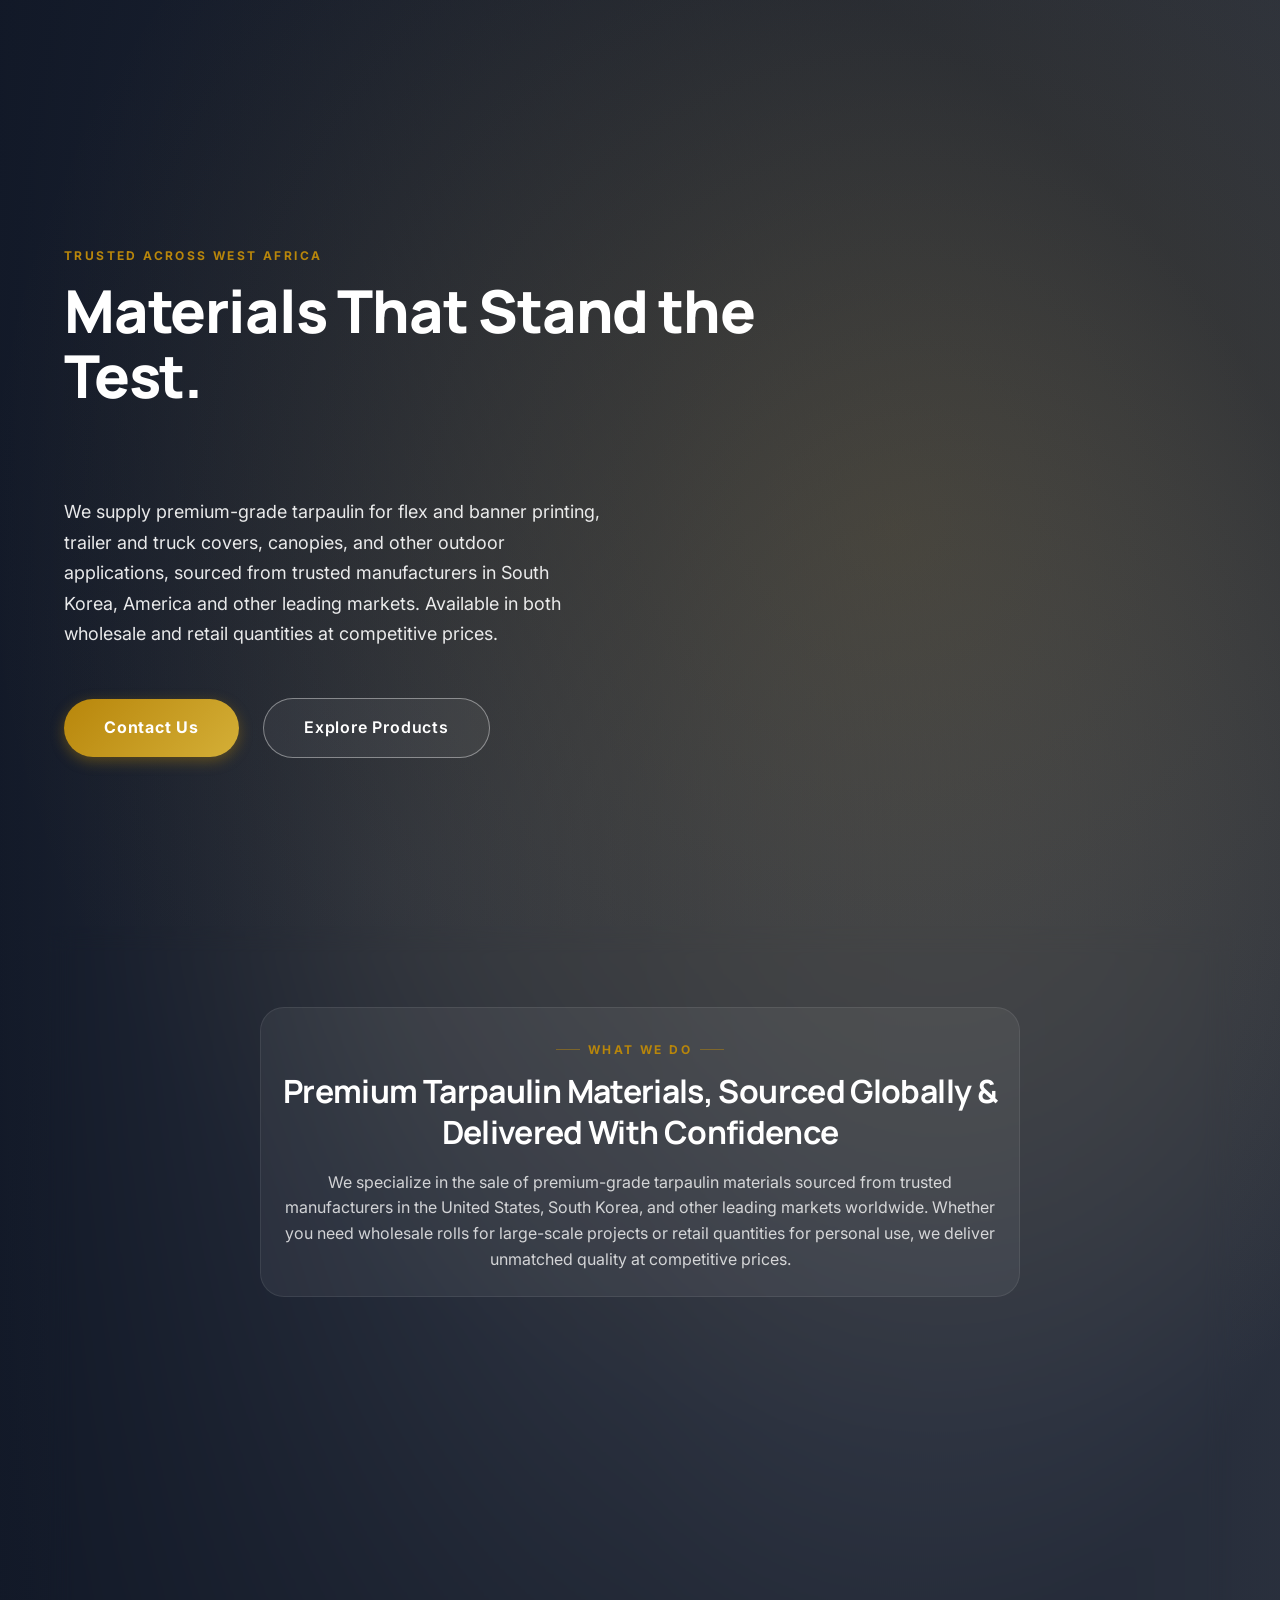
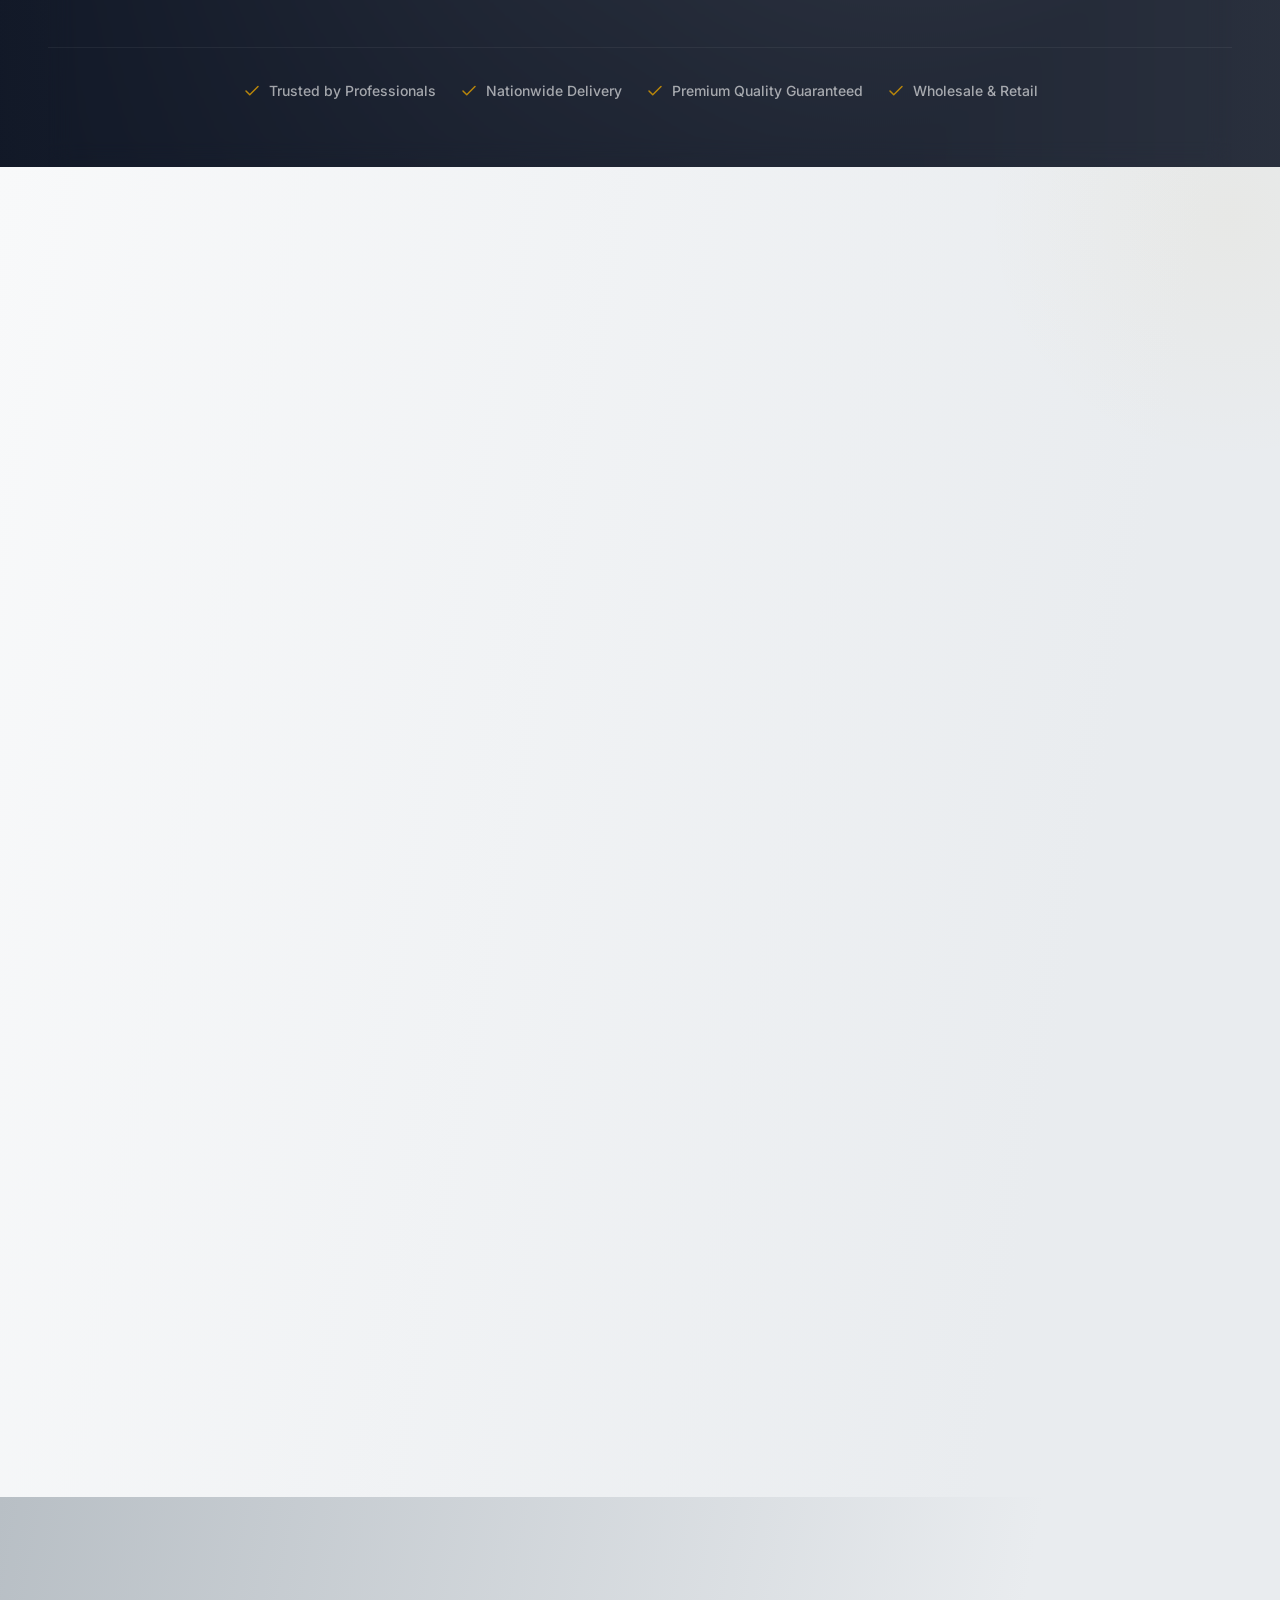
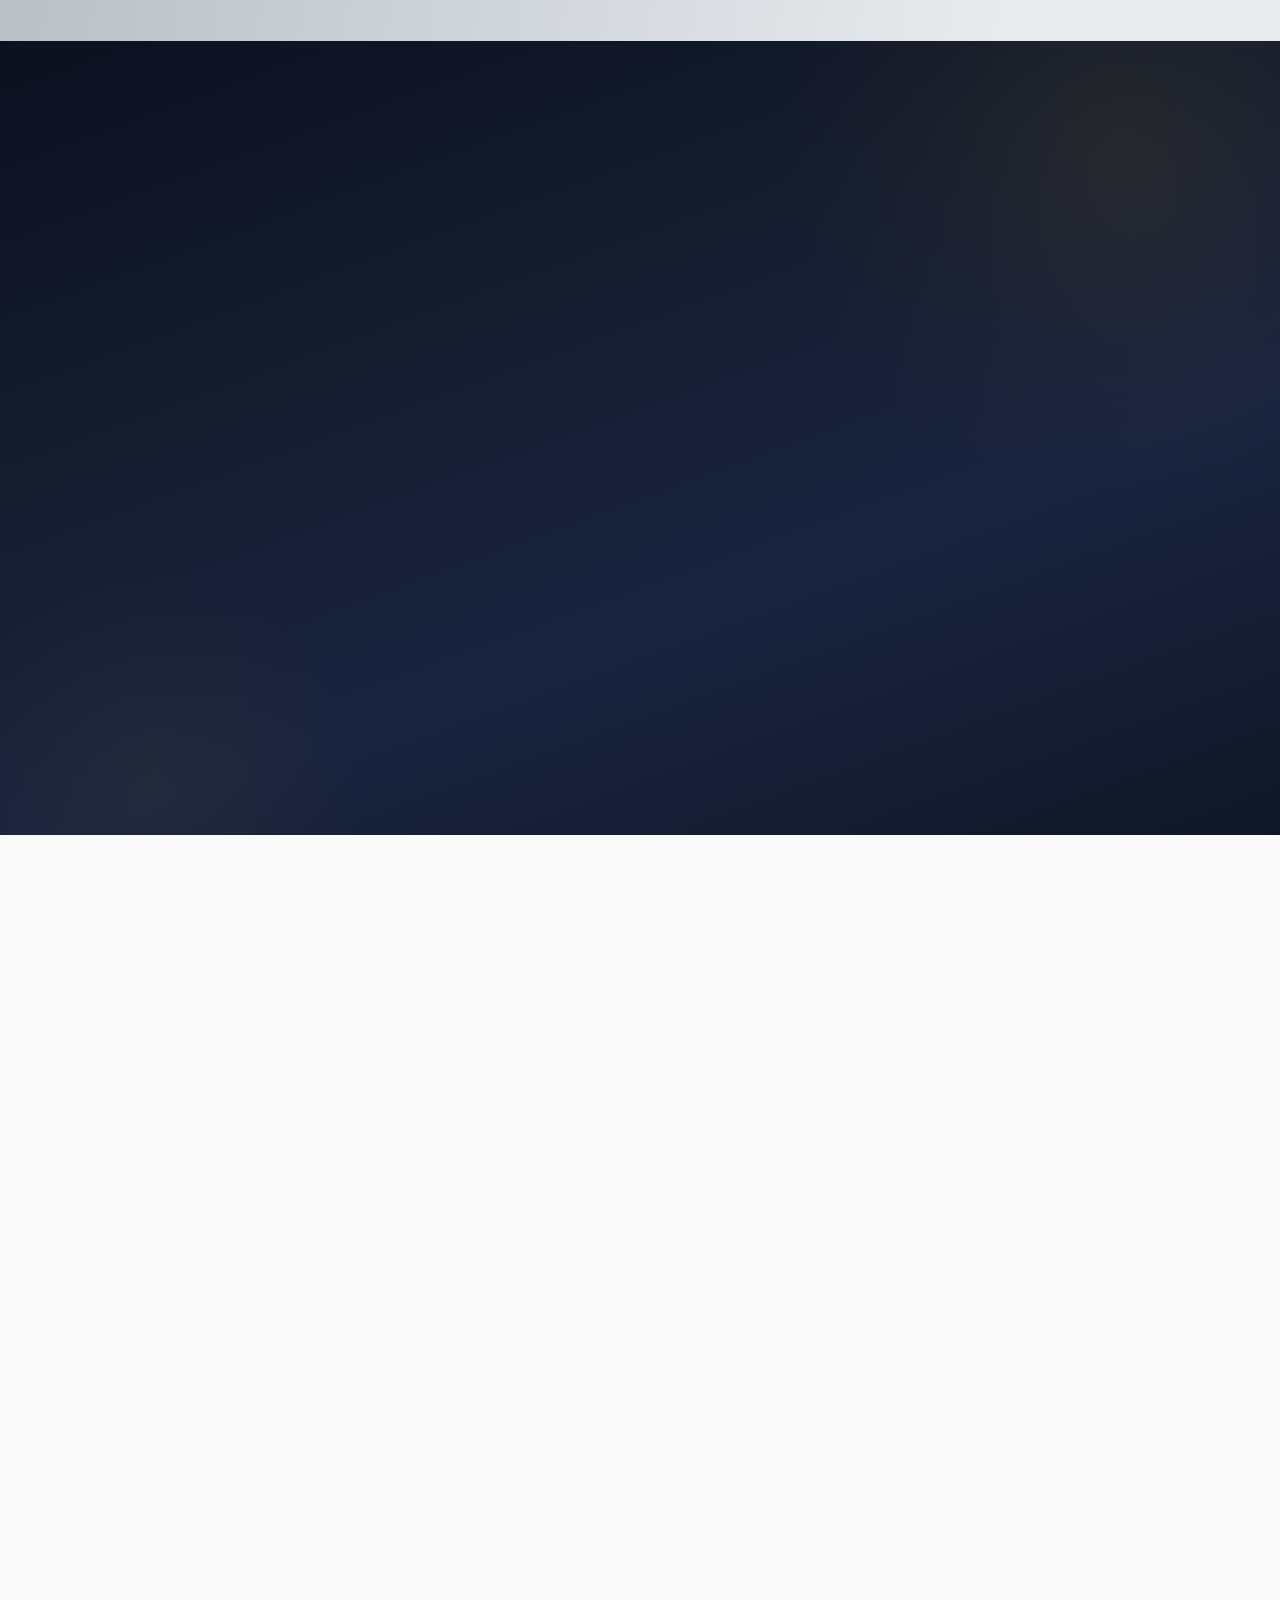
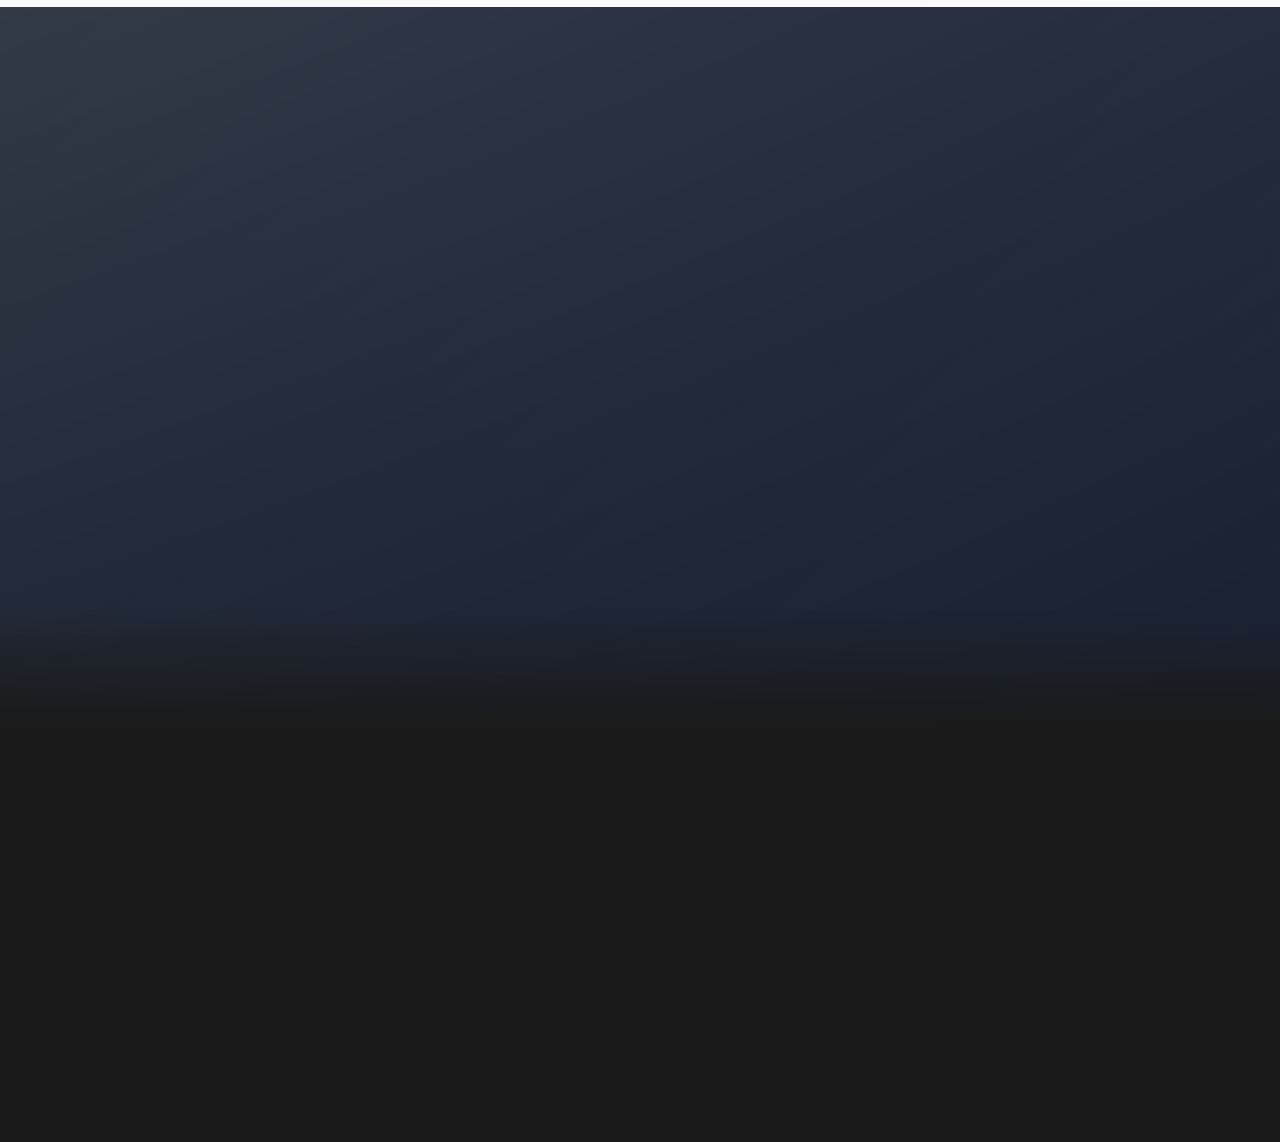
==== commit 11bf1595: "update version 2" ====
--- a/index.html
+++ b/index.html
@@ -3,7 +3,7 @@
 <head>
   <meta charset="UTF-8">
   <meta name="viewport" content="width=device-width, initial-scale=1.0">
-  <title>Onyi De Son of Grace Nig Ltd | Premium Tarpaulin & Upholstery Materials</title>
+  <title>Onyii De Son of Grace Global Tarpaulin | Premium Tarpaulin & Upholstery Materials</title>
   
   <!-- Favicon -->
   <link rel="icon" type="image/png" href="./favicon.png">
@@ -394,7 +394,7 @@
             <span class="who-we-are__eyebrow">Who We Are</span>
             <h2 id="who-we-are-heading" class="who-we-are__heading">Trusted By Industry Professionals For Nearly A Decade</h2>
             <p class="who-we-are__text">
-              Onyi De Son of Grace Nig Ltd has built a strong reputation in the tarpaulin industry over more than 9 years of hands-on experience. Our work has been shaped by a deep understanding of premium materials, dependable execution, and long-term partnerships across the sector.
+              Onyi De Son of Grace Nig Ltd has built a strong reputation in the tarpaulin industry over more than 15 years of hands-on experience. Our work has been shaped by a deep understanding of premium materials, dependable execution, and long-term partnerships across the sector.
             </p>
             <p class="who-we-are__text">
               We have collaborated with trusted external partners in tarpaulin-related projects across countries including South Korea and America, including Starflex in South Korea and Hailmary Global Concept Nigeria.
@@ -403,7 +403,7 @@
           <div class="who-we-are__highlights" aria-label="Brand strengths">
             <div class="who-we-are__highlight stagger-reveal">
               <div class="who-we-are__highlight-accent" aria-hidden="true"></div>
-              <strong>9+ Years</strong>
+              <strong>15+ Years</strong>
               <span>Industry experience delivering premium tarpaulin solutions across West Africa</span>
             </div>
             <div class="who-we-are__highlight stagger-reveal">
@@ -421,7 +421,23 @@
       </div>
     </section>
 
+
+    <!-- ================================================================
+         CTA BAND SECTION — Consistent Cross-Page Call To Action
+         ================================================================ -->
+    <section class="cta-band section-padding text-center">
+      <div class="container reveal-on-scroll">
+        <h2 class="cta-band__title">Ready to start your project?</h2>
+        <p class="cta-band__desc">Discover our range of premium materials or speak with our experts today.</p>
+        <div class="cta-band__actions">
+          <a href="products.html" class="btn-primary focus-ring">Explore Products</a>
+          <a href="contact.html" class="btn-outline focus-ring">Contact Us</a>
+        </div>
+      </div>
+    </section>
+
   </main>
+
 
   <!-- ====================================================================
        FOOTER — Reusable Footer Component
--- a/css/global.css
+++ b/css/global.css
@@ -121,7 +121,7 @@
   --color-surface-hover: #F8F9FA;
   --color-background: #FAFAFA;
   --color-card-background: #FFFFFF;
-  --main-background:linear-gradient(135deg, rgba(15, 23, 39, 0.85) 0%, rgba(18, 27, 46, 0.95) 100%), linear-gradient(to bottom, transparent 0%, rgba(0, 0, 0, 0.4) 100%);
+  --main-background: linear-gradient(135deg, rgba(15, 23, 39, 0.85) 0%, rgba(18, 27, 46, 0.95) 100%), linear-gradient(to bottom, transparent 0%, rgba(0, 0, 0, 0.4) 100%);
 
   /* Borders & Dividers */
   --color-border: #E5E7EB;
@@ -130,9 +130,8 @@
   /* Typography Colors */
   --color-text-primary: #111827;
   --color-text-secondary: #4B5563;
-  --color-text-muted: #9CA3AF
-  ;
-  --color-text-thirdly:#c7ccd6;
+  --color-text-muted: #9CA3AF;
+  --color-text-thirdly: #c7ccd6;
   /* Aliases used across page-level stylesheets */
   --color-text: var(--color-text-primary);
   --color-text-light: var(--color-text-secondary);
@@ -319,6 +318,7 @@
   color: var(--color-text-primary);
   margin-bottom: var(--space-4);
   letter-spacing: var(--tracking-tight);
+  font-size: 28px;
 }
 
 
@@ -841,13 +841,13 @@
    Page Hero — Light gradient hero for inner pages
    ---------------------------------------------------------- */
 .page-hero {
-   background: var(--hero-overlay-mobile);
+  background: var(--hero-overlay-mobile);
   border-bottom: 1px solid var(--color-border);
 }
 
 .page-hero__title {
   font-family: var(--font-heading);
-  font-size: clamp(2rem, 5vw + 0.5rem, 4rem);
+  /* font-size: clamp(2rem, 5vw + 0.5rem, 4rem); */
   font-weight: var(--font-weight-bold);
   line-height: var(-line-height-tight);
   color: var(--color-surface);
@@ -1091,7 +1091,7 @@
   opacity: 0;
   transform: translateY(24px) scale(0.95);
   transition: opacity var(--duration-base) var(--ease-spring),
-              transform var(--duration-base) var(--ease-spring);
+    transform var(--duration-base) var(--ease-spring);
   border-left: 4px solid transparent;
 }
 
--- a/css/footer.css
+++ b/css/footer.css
@@ -298,8 +298,233 @@
   background: rgba(59, 130, 246, 0.06);
 }
 
-
-/* ==========================================================================
+/* ==========================================
+   FOOTER CONTACT CARD
+========================================== */
+
+.site-footer__card--contact {
+  display: flex;
+  flex-direction: column;
+}
+
+/* Contact introduction */
+
+.site-footer__contact-intro {
+  margin: 0 0 1.25rem;
+  max-width: 34rem;
+
+  font-size: 0.9rem;
+  line-height: 1.7;
+
+  color: var(--text-muted, rgba(255, 255, 255, 0.7));
+}
+
+
+/* ==========================================
+   CONTACT LIST
+========================================== */
+
+.site-footer__contact-list {
+  display: flex;
+  flex-direction: column;
+  gap: 0.75rem;
+}
+
+
+/* ==========================================
+   CONTACT ITEM
+========================================== */
+
+.site-footer__contact-item {
+  display: flex;
+  align-items: center;
+  gap: 0.875rem;
+
+  width: 100%;
+  padding: 0.85rem;
+
+  text-decoration: none;
+  color: inherit;
+
+  border: 1px solid rgba(255, 255, 255, 0.1);
+  border-radius: 12px;
+
+  background:
+    linear-gradient(
+      135deg,
+      rgba(255, 255, 255, 0.05),
+      rgba(255, 255, 255, 0.015)
+    );
+
+  transition:
+    transform 0.25s ease,
+    border-color 0.25s ease,
+    background 0.25s ease,
+    box-shadow 0.25s ease;
+}
+
+
+/* Hover */
+
+.site-footer__contact-item:hover {
+  transform: translateY(-3px);
+
+  border-color: rgba(255, 255, 255, 0.22);
+
+  background:
+    linear-gradient(
+      135deg,
+      rgba(255, 255, 255, 0.09),
+      rgba(255, 255, 255, 0.03)
+    );
+
+  box-shadow:
+    0 10px 30px rgba(0, 0, 0, 0.18);
+}
+
+
+/* Keyboard accessibility */
+
+.site-footer__contact-item:focus-visible {
+  outline: 2px solid var(--primary-color, #ff7a00);
+  outline-offset: 3px;
+}
+
+
+/* ==========================================
+   CONTACT ICON
+========================================== */
+
+.site-footer__contact-icon {
+  display: grid;
+  place-items: center;
+
+  flex-shrink: 0;
+
+  width: 42px;
+  height: 42px;
+
+  border-radius: 50%;
+
+  color: var(--primary-color, #ff7a00);
+
+  background:
+    linear-gradient(
+      135deg,
+      rgba(255, 122, 0, 0.18),
+      rgba(255, 122, 0, 0.06)
+    );
+
+  border: 1px solid rgba(255, 122, 0, 0.18);
+
+  transition:
+    transform 0.25s ease,
+    background 0.25s ease;
+}
+
+
+.site-footer__contact-item:hover .site-footer__contact-icon {
+  transform: scale(1.06);
+
+  background:
+    linear-gradient(
+      135deg,
+      rgba(255, 122, 0, 0.28),
+      rgba(255, 122, 0, 0.1)
+    );
+}
+
+
+.site-footer__contact-icon svg {
+  width: 20px;
+  height: 20px;
+}
+
+
+/* ==========================================
+   CONTACT TEXT
+========================================== */
+
+.site-footer__contact-content {
+  display: flex;
+  flex-direction: column;
+
+  min-width: 0;
+}
+
+
+.site-footer__contact-label {
+  margin-bottom: 0.2rem;
+
+  font-size: 0.75rem;
+  font-weight: 600;
+
+  color: var(--text-muted, rgba(255, 255, 255, 0.6));
+
+  text-transform: uppercase;
+  letter-spacing: 0.06em;
+}
+
+
+.site-footer__contact-value {
+  overflow: hidden;
+
+  font-size: 0.9rem;
+  font-weight: 600;
+
+  color: var(--text-light, #ffffff);
+
+  white-space: nowrap;
+  text-overflow: ellipsis;
+}
+
+
+/* ==========================================
+   MOBILE OPTIMIZATION
+========================================== */
+
+@media (max-width: 480px) {
+  .site-footer__contact-item {
+    padding: 0.8rem;
+  }
+
+  .site-footer__contact-icon {
+    width: 40px;
+    height: 40px;
+  }
+
+  .site-footer__contact-value {
+    font-size: 0.85rem;
+  }
+
+  .site-footer__contact-intro {
+    font-size: 0.88rem;
+  }
+}
+
+
+/* ==========================================
+   REDUCED MOTION
+========================================== */
+
+@media (prefers-reduced-motion: reduce) {
+  .site-footer__contact-item,
+  .site-footer__contact-icon {
+    transition: none;
+  }
+
+  .site-footer__contact-item:hover {
+    transform: none;
+  }
+
+  .site-footer__contact-item:hover .site-footer__contact-icon {
+    transform: none;
+  }
+}
+
+
+/* 
+==========================================================================
    Bottom Bar
    ========================================================================== */
 .site-footer__bottom {
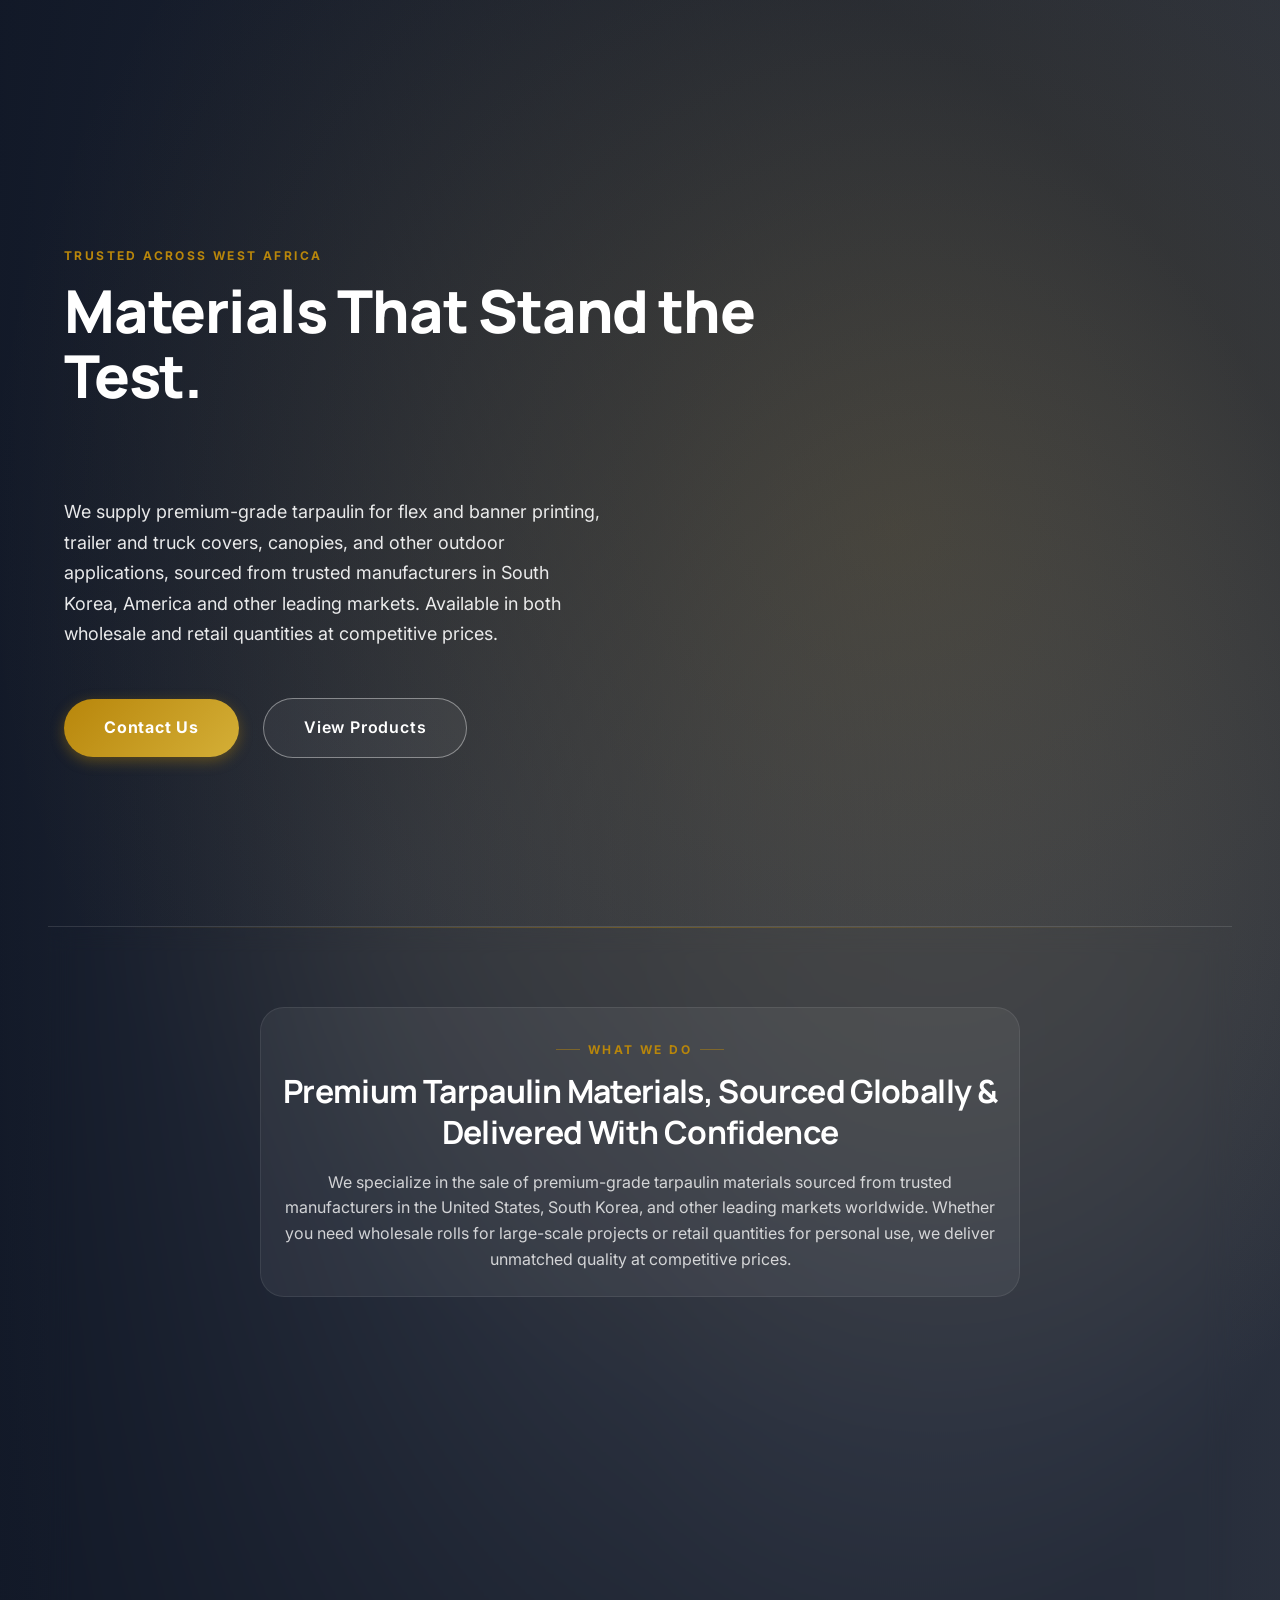
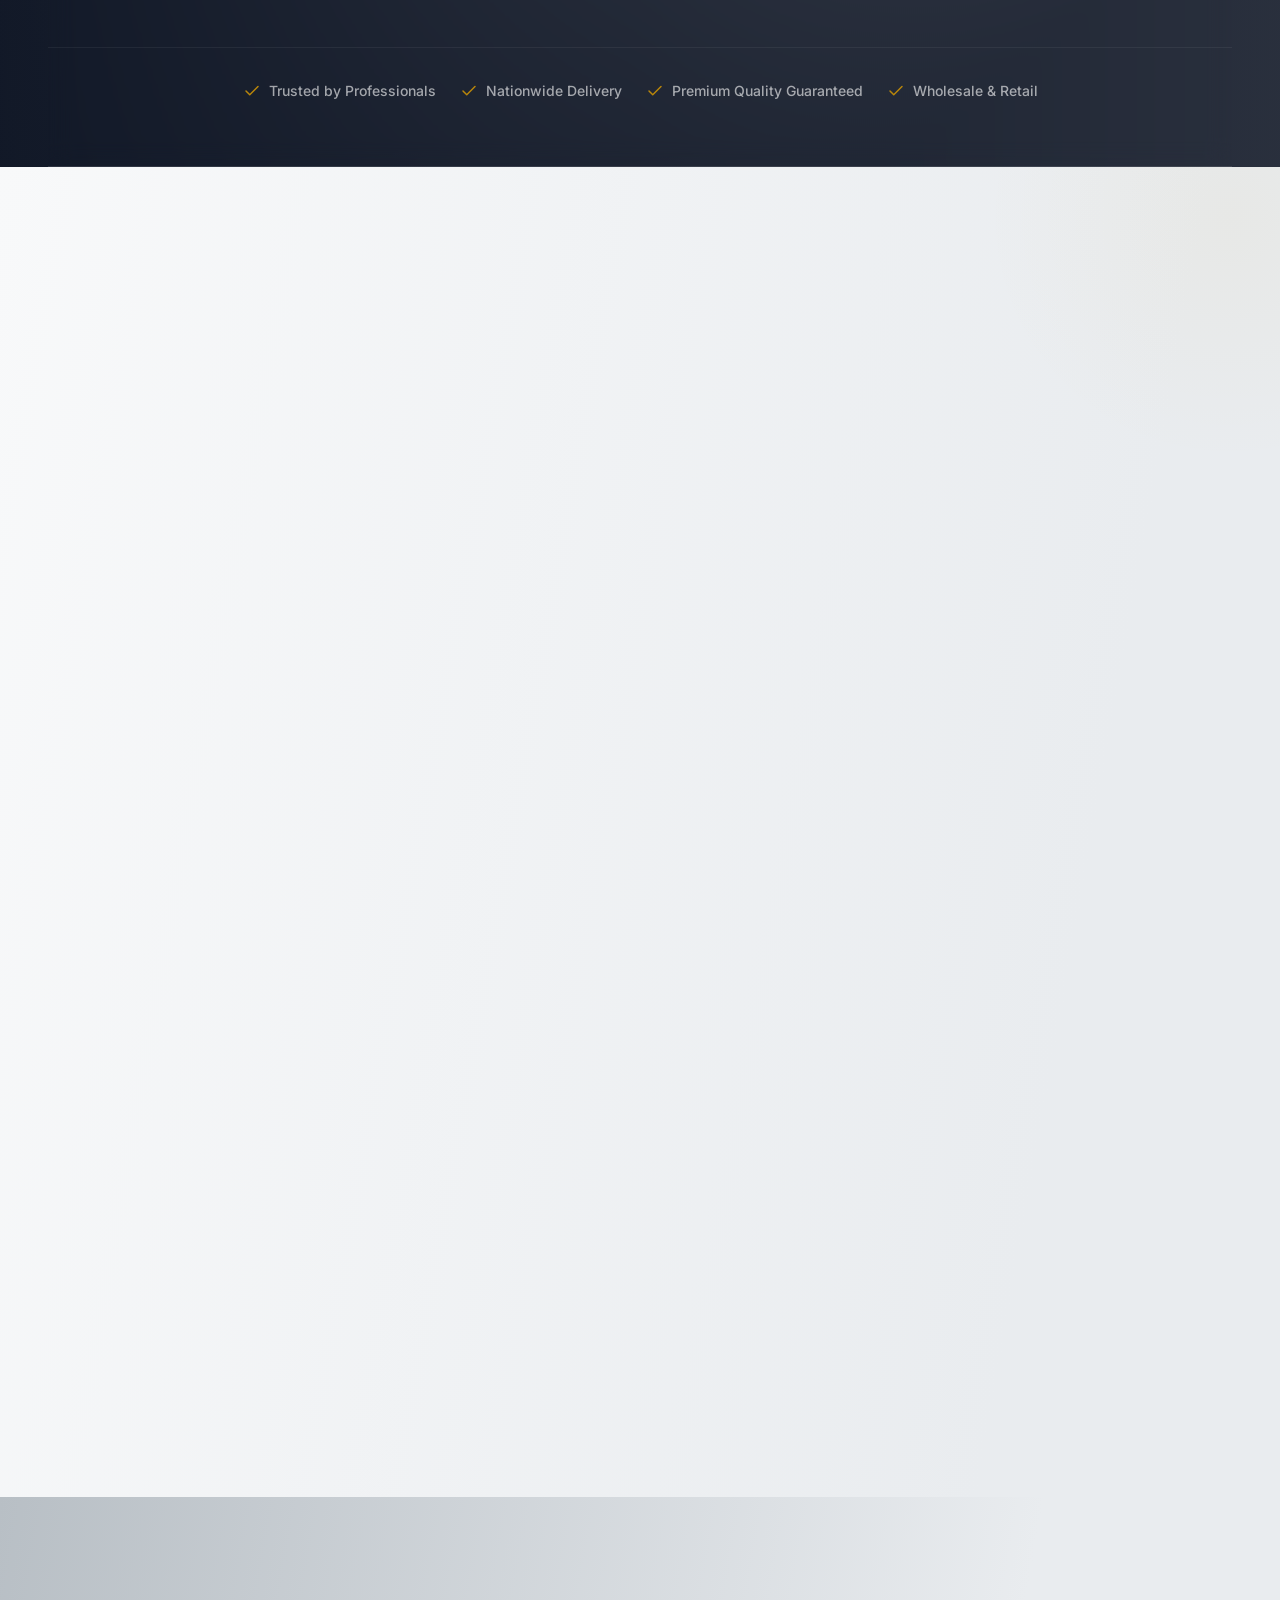
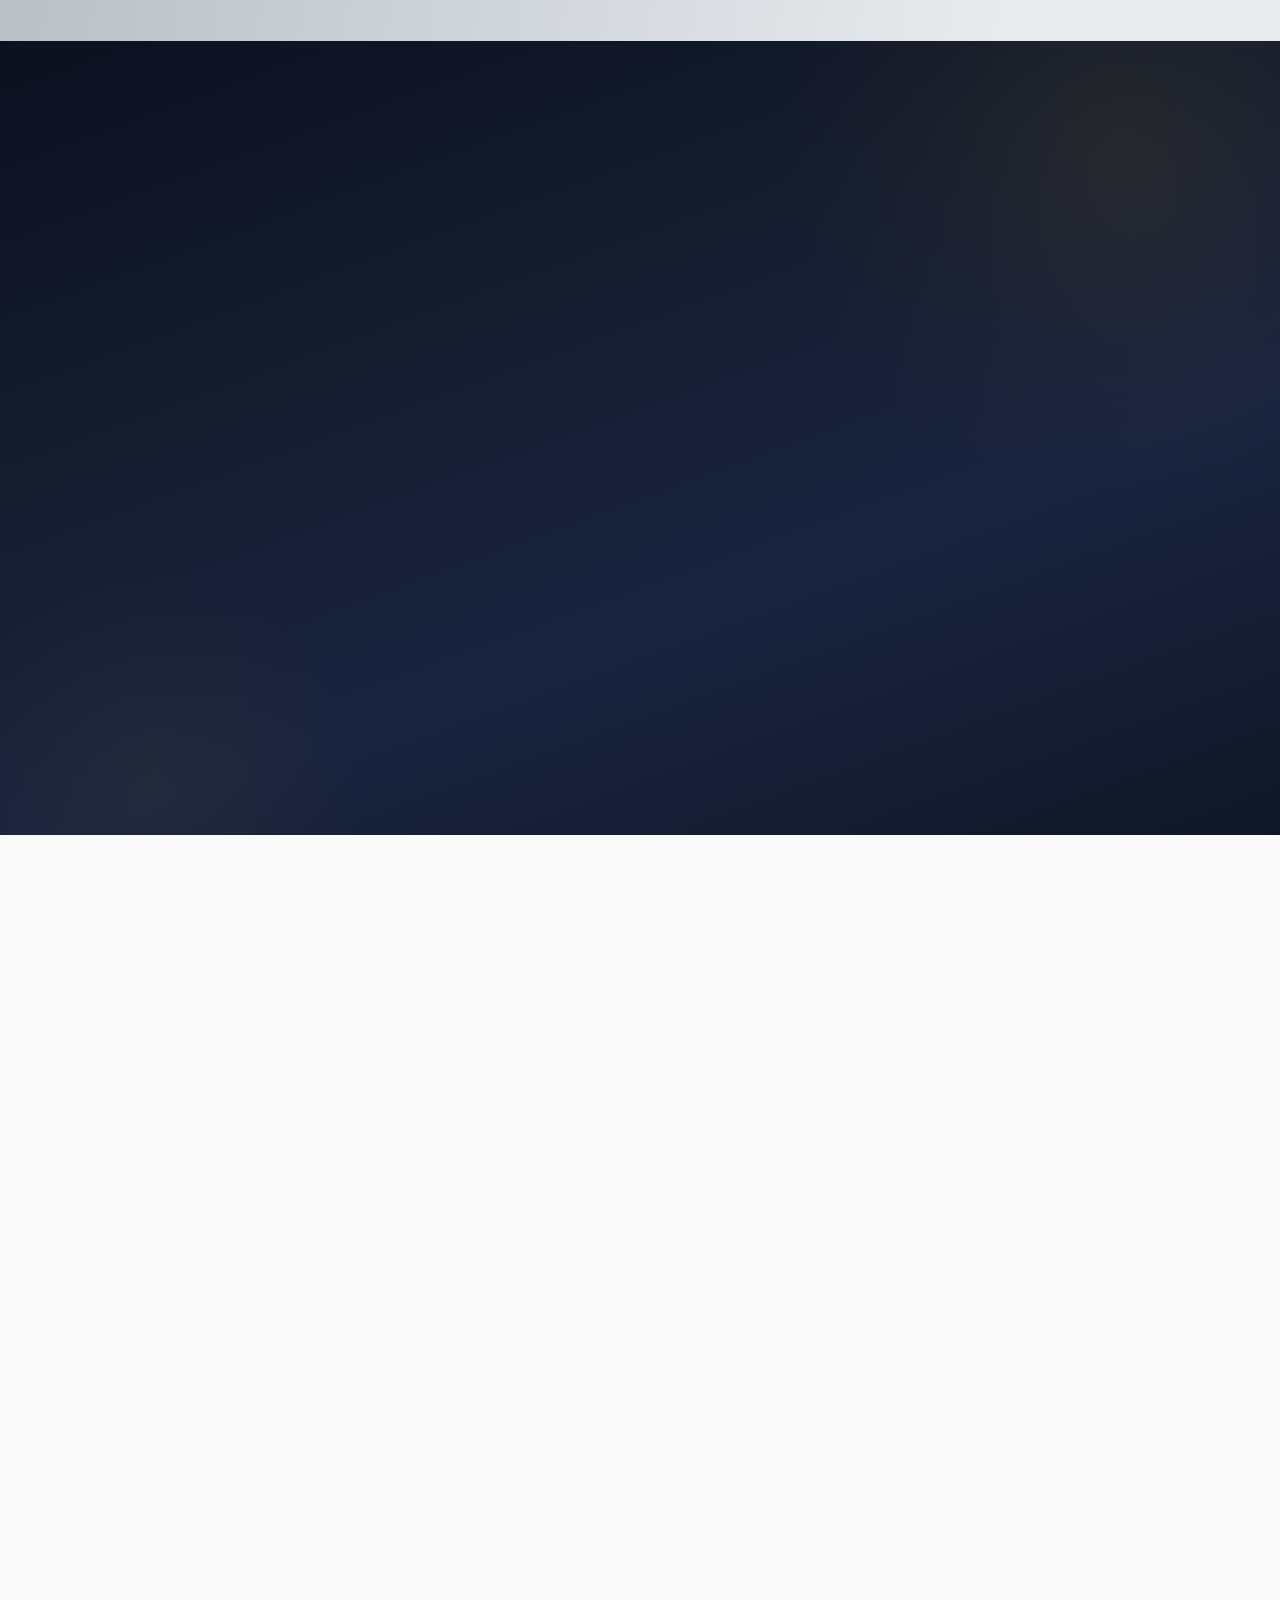
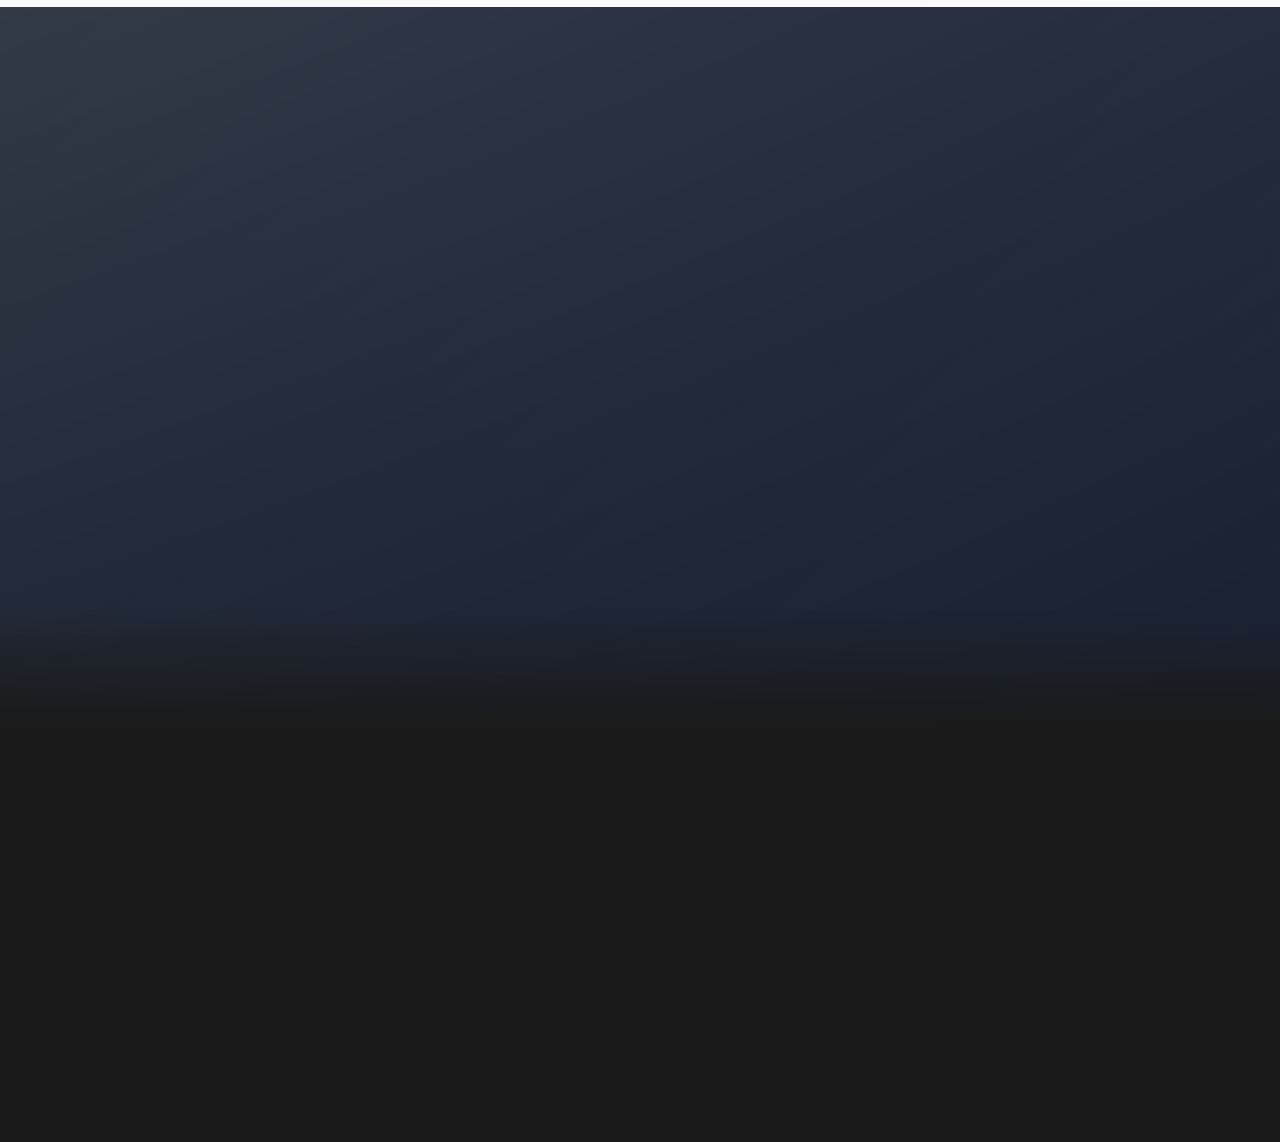
==== commit 656f4550: "final update version 2" ====
--- a/index.html
+++ b/index.html
@@ -22,6 +22,7 @@
   <link rel="stylesheet" href="./css/global.css">
   <link rel="stylesheet" href="./css/navbar.css">
   <link rel="stylesheet" href="./css/pages/home.css">
+  <link rel="stylesheet" href="./css/pages/reviews.css">
   <link rel="stylesheet" href="./css/footer.css">
 </head>
 <body>
@@ -65,7 +66,7 @@
           </p>
           <div class="hero__actions">
             <a href="contact.html" class="btn-primary hero__btn-primary focus-ring">Contact Us</a>
-            <a href="products.html" class="btn-outline hero__btn-outline focus-ring">Explore Products</a>
+            <a href="products.html" class="btn-outline hero__btn-outline focus-ring">View Products</a>
           </div>
         </div>
       </div>
@@ -155,7 +156,7 @@
     <section class="products section-padding" id="featured-products" aria-labelledby="products-heading" style="background: linear-gradient(280deg, #e9ecef 20%, #f8f9fa 100%);">
         <div class="products__header reveal-on-scroll">
           <span class="products__label">Our Products</span>
-          <h2 id="products-heading" class="products__heading">Featured Products</h2>
+          <h2 id="products-heading" class="products__heading"> Products Highlights</h2>
           <p class="products__intro">
             Explore our curated selection of premium tarpaulin and car port materials engineered for durability, designed for performance, and priced for value.
           </p>
@@ -422,6 +423,8 @@
     </section>
 
 
+    <div data-reviews-root></div>
+
     <!-- ================================================================
          CTA BAND SECTION — Consistent Cross-Page Call To Action
          ================================================================ -->
@@ -430,7 +433,7 @@
         <h2 class="cta-band__title">Ready to start your project?</h2>
         <p class="cta-band__desc">Discover our range of premium materials or speak with our experts today.</p>
         <div class="cta-band__actions">
-          <a href="products.html" class="btn-primary focus-ring">Explore Products</a>
+          <a href="products.html" class="btn-primary focus-ring">View Products</a>
           <a href="contact.html" class="btn-outline focus-ring">Contact Us</a>
         </div>
       </div>
@@ -456,6 +459,7 @@
     import Navbar from './js/components/navbar.js';
     import { CompletedProjectsSection } from './js/components/completed-projects-section.js';
     import { SiteFooter } from './js/components/site-footer.js';
+    import { ReviewsSection } from './js/components/reviews-section.js';
     import { initLenis } from './js/components/lenis.js';
     
     // Initialize Navigation & Components
@@ -476,6 +480,13 @@
         new CompletedProjectsSection();
       } catch (err) {
         console.error('CompletedProjectsSection Initialization Error:', err);
+      }
+
+      try {
+        const reviewsRoot = document.querySelector('[data-reviews-root]');
+        if (reviewsRoot) new ReviewsSection(reviewsRoot);
+      } catch (err) {
+        console.error('ReviewsSection Initialization Error:', err);
       }
 
       // ============================================================
--- a/css/global.css
+++ b/css/global.css
@@ -319,6 +319,7 @@
   margin-bottom: var(--space-4);
   letter-spacing: var(--tracking-tight);
   font-size: 28px;
+  
 }
 
 
--- a/css/navbar.css
+++ b/css/navbar.css
@@ -2,11 +2,11 @@
  * Purpose: Premium Navigation System Styles
  * Responsibilities: Styling the sticky header, desktop navigation, dropdowns, and off-canvas mobile menu.
  * Dependencies: css/global.css
- * Version: 1.0.0
+ * Version: 2.1.0 — Premium Redesign
  */
 
 /* ==========================================================================
-   Header Base
+   Header Base — Frosted Glass Panel
    ========================================================================== */
 .header {
   position: fixed;
@@ -14,24 +14,26 @@
   left: 0;
   width: 100%;
   height: var(--header-height);
-  background-color: rgba(255, 255, 255, 0.8);
-  backdrop-filter: blur(16px);
-  -webkit-backdrop-filter: blur(16px);
-  border-bottom: 1px solid rgba(0, 0, 0, 0.03);
+  background-color: rgba(255, 255, 255, 0.72);
+  backdrop-filter: blur(20px) saturate(180%);
+  -webkit-backdrop-filter: blur(20px) saturate(180%);
+  border-bottom: 1px solid rgba(0, 0, 0, 0.04);
   z-index: var(--z-sticky);
-  transition: height var(--transition-base),
-              background-color var(--transition-base),
-              box-shadow var(--transition-base),
-              border-color var(--transition-base);
+  transition: height var(--duration-base) var(--ease-standard),
+              background-color var(--duration-base) var(--ease-standard),
+              box-shadow var(--duration-slow) var(--ease-standard),
+              border-color var(--duration-base) var(--ease-standard);
   display: flex;
   align-items: center;
 }
 
 .header.is-scrolled {
   height: var(--header-height-scrolled);
-  background-color: rgba(255, 255, 255, 0.95);
-  border-bottom: 1px solid transparent;
-  box-shadow: 0 4px 20px rgba(0, 0, 0, 0.05);
+  background-color: rgba(255, 255, 255, 0.96);
+  border-bottom-color: transparent;
+  box-shadow: 0 1px 3px rgba(0, 0, 0, 0.04),
+              0 4px 24px rgba(0, 0, 0, 0.06),
+              0 0 0 1px rgba(184, 134, 11, 0.03);
 }
 
 /* ==========================================================================
@@ -45,7 +47,7 @@
 }
 
 /* ==========================================================================
-   Brand Logo
+   Brand Logo — Refined Wordmark
    ========================================================================== */
 .nav__brand {
   font-family: var(--font-heading);
@@ -57,15 +59,25 @@
   align-items: center;
   gap: var(--space-3);
   z-index: var(--z-fixed);
-  transition: color var(--transition-base), transform var(--transition-fast);
+  transition: color var(--duration-base) var(--ease-standard),
+              transform var(--duration-fast) var(--ease-standard);
+  position: relative;
 }
 
 .nav__brand-logo {
-  width: 44px;
-  height: 44px;
+  width: 42px;
+  height: 42px;
   object-fit: contain;
   flex-shrink: 0;
-  border-radius: 6px;
+  border-radius: var(--radius-md);
+  box-shadow: 0 2px 8px rgba(0, 0, 0, 0.08);
+  transition: box-shadow var(--duration-base) var(--ease-standard),
+              transform var(--duration-base) var(--ease-standard);
+}
+
+.nav__brand:hover .nav__brand-logo {
+  box-shadow: 0 4px 14px rgba(184, 134, 11, 0.15);
+  transform: scale(1.04);
 }
 
 .nav__brand-text {
@@ -74,27 +86,30 @@
   justify-content: center;
   white-space: normal;
   max-width: 140px;
+  position: relative;
+  padding-left: var(--space-3);
+  border-left: 2px solid rgba(184, 134, 11, 0.25);
 }
 
 .nav__brand-primary {
   font-family: var(--font-heading);
-  font-size: 1rem;
+  font-size: 0.95rem;
   font-weight: 800;
-  letter-spacing: -0.02em;
+  letter-spacing: -0.01em;
   color: var(--color-text-primary);
-  line-height: 1.1;
-  transition: color var(--transition-base);
+  line-height: 1.15;
+  transition: color var(--duration-base) var(--ease-standard);
 }
 
 .nav__brand-secondary {
   font-family: var(--font-body);
-  font-size: 0.65rem;
+  font-size: 0.6rem;
   font-weight: 600;
   text-transform: uppercase;
-  letter-spacing: 0.15em;
+  letter-spacing: 0.18em;
   color: var(--color-text-muted);
-  margin-top: 1px;
-  transition: color var(--transition-base);
+  margin-top: 2px;
+  transition: color var(--duration-base) var(--ease-standard);
 }
 
 @media (min-width: 375px) {
@@ -102,25 +117,30 @@
     max-width: 160px;
   }
   .nav__brand-primary {
-    font-size: 1.125rem;
+    font-size: 1.05rem;
+  }
+  .nav__brand-secondary {
+    font-size: 0.65rem;
+  }
+}
+
+@media (min-width: 1024px) {
+  .nav__brand-logo {
+    width: 44px;
+    height: 44px;
+  }
+  .nav__brand-text {
+    max-width: 200px;
+    padding-left: var(--space-3);
+  }
+  .nav__brand-primary {
+    font-size: 1.2rem;
   }
   .nav__brand-secondary {
     font-size: 0.7rem;
   }
 }
 
-@media (min-width: 1024px) {
-  .nav__brand-text {
-    max-width: 200px;
-  }
-  .nav__brand-primary {
-    font-size: 1.25rem;
-  }
-  .nav__brand-secondary {
-    font-size: 0.75rem;
-  }
-}
-
 .nav__brand:hover .nav__brand-primary {
   color: var(--color-accent);
 }
@@ -134,12 +154,12 @@
 }
 
 /* ==========================================================================
-   Desktop Navigation List
+   Desktop Navigation List — Clean & Refined
    ========================================================================== */
 .nav__list {
   display: none;
   align-items: center;
-  gap: var(--space-8);
+  gap: clamp(var(--space-5), 2.5vw, var(--space-8));
 }
 
 @media (min-width: 1024px) {
@@ -154,14 +174,15 @@
 
 .nav__link {
   font-size: var(--text-sm);
-  font-weight: 600;
-  letter-spacing: 0.01em;
+  font-weight: 500;
+  letter-spacing: 0.02em;
   color: var(--color-text-secondary);
   padding-block: var(--space-2);
-  transition: color var(--transition-base);
+  transition: color var(--duration-base) var(--ease-standard);
   display: flex;
   align-items: center;
   gap: var(--space-1);
+  position: relative;
 }
 
 .nav__link:hover,
@@ -169,59 +190,77 @@
   color: var(--color-text-primary);
 }
 
-/* Underline Animation */
+/* Active page gold dot indicator */
+.nav__link[aria-current="page"]::before {
+  content: '';
+  position: absolute;
+  top: -2px;
+  left: 50%;
+  transform: translateX(-50%);
+  width: 4px;
+  height: 4px;
+  border-radius: var(--radius-circle);
+  background-color: var(--color-accent);
+}
+
+/* Underline Animation — Center-outward sweep */
 .nav__link::after {
   content: '';
   position: absolute;
   bottom: 0;
-  left: 0;
-  width: 100%;
+  left: 50%;
+  width: 0;
   height: 2px;
-  background-color: var(--color-accent);
-  transform: scaleX(0);
-  transform-origin: right;
-  transition: transform 0.4s cubic-bezier(0.16, 1, 0.3, 1);
+  background: linear-gradient(90deg, var(--color-accent), #d4af37);
+  transition: width 0.4s cubic-bezier(0.16, 1, 0.3, 1),
+              left 0.4s cubic-bezier(0.16, 1, 0.3, 1);
   border-radius: 2px;
 }
 
 .nav__link:hover::after,
 .nav__link[aria-current="page"]::after {
-  transform: scaleX(1);
-  transform-origin: left;
+  width: 100%;
+  left: 0;
 }
 
 /* Chevron Icon */
 .nav__chevron {
-  width: 16px;
-  height: 16px;
-  transition: transform var(--transition-base);
+  width: 14px;
+  height: 14px;
+  transition: transform var(--duration-base) var(--ease-standard);
+  opacity: 0.6;
 }
 
 .nav__link[aria-expanded="true"] .nav__chevron {
   transform: rotate(180deg);
+  opacity: 1;
 }
 
 /* ==========================================================================
-   Dropdown Menu
+   Dropdown Menu — Elevated Card
    ========================================================================== */
 .nav__dropdown {
   position: absolute;
-  top: 100%;
+  top: calc(100% + var(--space-2));
   left: 50%;
-  transform: translateX(-50%) translateY(10px);
+  transform: translateX(-50%) translateY(8px) scale(0.97);
+  transform-origin: top center;
   background-color: var(--color-surface);
-  min-width: 260px;
-  border-radius: var(--radius-md);
-  box-shadow: var(--shadow-dropdown);
-  padding: var(--space-2) 0;
+  min-width: 240px;
+  border-radius: var(--radius-xl);
+  box-shadow: 0 12px 40px rgba(0, 0, 0, 0.1),
+              0 2px 8px rgba(0, 0, 0, 0.04);
+  padding: var(--space-2);
   opacity: 0;
   visibility: hidden;
-  transition: opacity var(--transition-base),
-              transform var(--transition-base),
-              visibility var(--transition-base);
+  transition: opacity var(--duration-base) var(--ease-standard),
+              transform var(--duration-base) var(--ease-standard),
+              visibility var(--duration-base) var(--ease-standard);
   z-index: var(--z-dropdown);
   pointer-events: none;
-  border: 1px solid var(--color-border);
+  border: 1px solid rgba(0, 0, 0, 0.06);
+  /* Gold top accent */
+  border-top: 2px solid var(--color-accent);
 }
 
 .nav__item:hover .nav__dropdown,
@@ -229,7 +268,7 @@
 .nav__dropdown:focus-within {
   opacity: 1;
   visibility: visible;
-  transform: translateX(-50%) translateY(0);
+  transform: translateX(-50%) translateY(0) scale(1);
   pointer-events: auto;
 }
 
@@ -238,28 +277,53 @@
 }
 
 .nav__dropdown-link {
-  display: block;
-  padding: var(--space-2) var(--space-4);
+  display: flex;
+  align-items: center;
+  gap: var(--space-2);
+  padding: var(--space-3) var(--space-4);
   color: var(--color-text-secondary);
   font-size: var(--text-sm);
-  transition: background-color var(--transition-fast),
-              color var(--transition-fast);
+  font-weight: 500;
+  border-radius: var(--radius-lg);
+  transition: background-color var(--duration-fast) var(--ease-standard),
+              color var(--duration-fast) var(--ease-standard),
+              padding-left var(--duration-base) var(--ease-standard);
+  position: relative;
+}
+
+.nav__dropdown-link::before {
+  content: '';
+  position: absolute;
+  left: var(--space-2);
+  top: 50%;
+  transform: translateY(-50%) scaleY(0);
+  width: 3px;
+  height: 60%;
+  border-radius: var(--radius-pill);
+  background-color: var(--color-accent);
+  transition: transform var(--duration-base) var(--ease-standard);
 }
 
 .nav__dropdown-link:hover,
 .nav__dropdown-link:focus-visible {
-  background-color: var(--color-surface-hover);
-  color: var(--color-accent);
+  background-color: rgba(184, 134, 11, 0.06);
+  color: var(--color-text-primary);
+  padding-left: calc(var(--space-4) + var(--space-2));
   outline: none;
 }
 
+.nav__dropdown-link:hover::before,
+.nav__dropdown-link:focus-visible::before {
+  transform: translateY(-50%) scaleY(1);
+}
+
 /* ==========================================================================
-   Navigation Actions (Right side)
+   Navigation Actions (Right side) — Premium CTAs
    ========================================================================== */
 .nav__actions {
   display: none;
   align-items: center;
-  gap: var(--space-4);
+  gap: var(--space-3);
 }
 
 @media (min-width: 1024px) {
@@ -269,56 +333,71 @@
 }
 
 
-/* Primary Button */
+/* Primary Button — Gold Gradient CTA */
 .btn-primary {
   display: inline-flex;
   align-items: center;
   justify-content: center;
-  background-color: var(--color-primary);
+  background: linear-gradient(135deg, var(--color-primary) 0%, #2d2d2d 100%);
   color: var(--color-surface);
   font-size: var(--text-sm);
-  font-weight: 500;
+  font-weight: 600;
   padding: var(--space-3) var(--space-6);
   border-radius: var(--radius-full);
-  transition: background-color var(--transition-base),
-              transform var(--transition-fast),
-              box-shadow var(--transition-base);
+  transition: background var(--duration-base) var(--ease-standard),
+              transform var(--duration-fast) var(--ease-standard),
+              box-shadow var(--duration-base) var(--ease-standard);
   text-align: center;
+  letter-spacing: 0.01em;
+  box-shadow: 0 2px 8px rgba(0, 0, 0, 0.12);
 }
 
 .btn-primary:hover {
-  background-color: var(--color-text-primary);
-  transform: translateY(-1px);
-  box-shadow: var(--shadow-md);
+  background: linear-gradient(135deg, var(--color-accent) 0%, #d4af37 100%);
+  transform: translateY(-2px);
+  box-shadow: 0 6px 20px rgba(184, 134, 11, 0.3);
 }
 
 .btn-primary:active {
   transform: translateY(0);
-}
-
-/* Secondary/Call Button */
+  box-shadow: 0 2px 6px rgba(0, 0, 0, 0.1);
+}
+
+/* Secondary/Call Button — Pill Outline */
 .btn-secondary {
   display: inline-flex;
   align-items: center;
   justify-content: center;
   color: var(--color-text-primary);
   font-size: var(--text-sm);
-  font-weight: 600;
+  font-weight: 500;
   gap: var(--space-2);
-  transition: color var(--transition-fast);
+  padding: var(--space-2) var(--space-4);
+  border-radius: var(--radius-full);
+  border: 1.5px solid var(--color-border);
+  background-color: transparent;
+  transition: color var(--duration-base) var(--ease-standard),
+              border-color var(--duration-base) var(--ease-standard),
+              background-color var(--duration-base) var(--ease-standard),
+              box-shadow var(--duration-base) var(--ease-standard),
+              transform var(--duration-fast) var(--ease-standard);
 }
 
 .btn-secondary:hover {
   color: var(--color-accent);
+  border-color: rgba(184, 134, 11, 0.3);
+  background-color: rgba(184, 134, 11, 0.04);
+  box-shadow: 0 2px 12px rgba(184, 134, 11, 0.1);
+  transform: translateY(-1px);
 }
 
 .btn-secondary svg {
-  width: 18px;
-  height: 18px;
+  width: 16px;
+  height: 16px;
 }
 
 /* ==========================================================================
-   Mobile Navigation Toggle
+   Mobile Navigation Toggle — Refined Hamburger
    ========================================================================== */
 .nav__toggle {
   display: flex;
@@ -329,6 +408,12 @@
   height: 44px;
   z-index: var(--z-fixed);
   position: relative;
+  border-radius: var(--radius-lg);
+  transition: background-color var(--duration-fast) var(--ease-standard);
+}
+
+.nav__toggle:hover {
+  background-color: rgba(0, 0, 0, 0.04);
 }
 
 @media (min-width: 1024px) {
@@ -339,20 +424,23 @@
 
 .nav__toggle-line {
   display: block;
-  width: 24px;
+  width: 22px;
   height: 2px;
   background-color: var(--color-text-primary);
-  transition: transform var(--transition-base),
-              opacity var(--transition-base);
+  border-radius: var(--radius-pill);
+  transition: transform var(--duration-base) var(--ease-standard),
+              opacity var(--duration-base) var(--ease-standard),
+              background-color var(--duration-base) var(--ease-standard);
   position: absolute;
 }
 
-.nav__toggle-line:nth-child(1) { transform: translateY(-6px); }
+.nav__toggle-line:nth-child(1) { transform: translateY(-7px); }
 .nav__toggle-line:nth-child(2) { transform: translateY(0); }
-.nav__toggle-line:nth-child(3) { transform: translateY(6px); }
+.nav__toggle-line:nth-child(3) { transform: translateY(7px); }
 
 .nav__toggle[aria-expanded="true"] .nav__toggle-line:nth-child(1) {
   transform: translateY(0) rotate(45deg);
+  background-color: var(--color-accent);
 }
 
 .nav__toggle[aria-expanded="true"] .nav__toggle-line:nth-child(2) {
@@ -361,22 +449,23 @@
 
 .nav__toggle[aria-expanded="true"] .nav__toggle-line:nth-child(3) {
   transform: translateY(0) rotate(-45deg);
+  background-color: var(--color-accent);
 }
 
 /* ==========================================================================
-   Mobile Off-Canvas Menu
+   Mobile Off-Canvas Menu — Premium Slide Panel
    ========================================================================== */
 .nav__mobile-overlay {
   position: fixed;
   inset: 0;
-  background-color: rgba(17, 24, 39, 0.4);
-  backdrop-filter: blur(4px);
-  -webkit-backdrop-filter: blur(4px);
+  background-color: rgba(17, 24, 39, 0.5);
+  backdrop-filter: blur(6px);
+  -webkit-backdrop-filter: blur(6px);
   z-index: var(--z-overlay);
   opacity: 0;
   visibility: hidden;
-  transition: opacity var(--transition-base),
-              visibility var(--transition-base);
+  transition: opacity var(--duration-base) var(--ease-standard),
+              visibility var(--duration-base) var(--ease-standard);
 }
 
 .nav__mobile-overlay.is-active {
@@ -396,7 +485,7 @@
   right: 0;
   bottom: 0;
   width: 100%;
-  max-width: 400px;
+  max-width: 380px;
   background-color: var(--color-surface);
   z-index: var(--z-modal);
   transform: translateX(100%);
@@ -405,8 +494,10 @@
   flex-direction: column;
   /* FIX: Replaced var(--header-height) top padding with compact spacing
      to eliminate the white space gap when the menu opens */
-  padding: var(--space-6) clamp(var(--space-6), 5vw, var(--space-12)) var(--space-8);
+  padding: var(--space-6) clamp(var(--space-6), 5vw, var(--space-10)) var(--space-8);
   overflow-y: auto;
+  border-left: 3px solid var(--color-accent);
+  box-shadow: -20px 0 60px rgba(0, 0, 0, 0.1);
 }
 
 .nav__mobile-menu.is-active {
@@ -423,31 +514,37 @@
   display: flex;
   justify-content: space-between;
   align-items: center;
-  margin-bottom: var(--space-4);
-  padding-bottom: var(--space-4);
-  border-bottom: 1px solid var(--color-border);
+  margin-bottom: var(--space-6);
+  padding-bottom: var(--space-5);
+  border-bottom: 1px solid var(--color-divider);
 }
 
 .nav__mobile-close {
   display: flex;
   align-items: center;
   justify-content: center;
-  width: 44px;
-  height: 44px;
-  color: var(--color-text-primary);
-  border-radius: var(--radius-full);
+  width: 40px;
+  height: 40px;
+  color: var(--color-text-secondary);
+  border-radius: var(--radius-circle);
   background-color: var(--color-surface-hover);
-  transition: background-color var(--transition-fast), color var(--transition-fast);
+  border: 1px solid var(--color-divider);
+  transition: background-color var(--duration-fast) var(--ease-standard),
+              color var(--duration-fast) var(--ease-standard),
+              border-color var(--duration-fast) var(--ease-standard),
+              transform var(--duration-fast) var(--ease-standard);
 }
 
 .nav__mobile-close:hover {
-  background-color: var(--color-border);
+  background-color: rgba(184, 134, 11, 0.08);
   color: var(--color-accent);
+  border-color: rgba(184, 134, 11, 0.2);
+  transform: rotate(90deg);
 }
 
 .nav__mobile-close svg {
-  width: 24px;
-  height: 24px;
+  width: 20px;
+  height: 20px;
 }
 
 .nav__mobile-list {
@@ -455,7 +552,7 @@
   flex-direction: column;
   gap: 0;
   margin-bottom: var(--space-8);
-  margin-top: var(--space-2);
+  margin-top: var(--space-1);
 }
 
 .nav__mobile-list > li {
@@ -471,13 +568,13 @@
 }
 
 /* Staggered transition delays */
-.nav__mobile-menu.is-active .nav__mobile-list > li:nth-child(1) { transition-delay: 0.1s; }
-.nav__mobile-menu.is-active .nav__mobile-list > li:nth-child(2) { transition-delay: 0.15s; }
-.nav__mobile-menu.is-active .nav__mobile-list > li:nth-child(3) { transition-delay: 0.2s; }
-.nav__mobile-menu.is-active .nav__mobile-list > li:nth-child(4) { transition-delay: 0.25s; }
-.nav__mobile-menu.is-active .nav__mobile-list > li:nth-child(5) { transition-delay: 0.3s; }
-.nav__mobile-menu.is-active .nav__mobile-list > li:nth-child(6) { transition-delay: 0.35s; }
-.nav__mobile-menu.is-active .nav__mobile-list > li:nth-child(7) { transition-delay: 0.4s; }
+.nav__mobile-menu.is-active .nav__mobile-list > li:nth-child(1) { transition-delay: 0.08s; }
+.nav__mobile-menu.is-active .nav__mobile-list > li:nth-child(2) { transition-delay: 0.13s; }
+.nav__mobile-menu.is-active .nav__mobile-list > li:nth-child(3) { transition-delay: 0.18s; }
+.nav__mobile-menu.is-active .nav__mobile-list > li:nth-child(4) { transition-delay: 0.23s; }
+.nav__mobile-menu.is-active .nav__mobile-list > li:nth-child(5) { transition-delay: 0.28s; }
+.nav__mobile-menu.is-active .nav__mobile-list > li:nth-child(6) { transition-delay: 0.33s; }
+.nav__mobile-menu.is-active .nav__mobile-list > li:nth-child(7) { transition-delay: 0.38s; }
 
 .nav__mobile-link {
   font-size: var(--text-lg);
@@ -488,9 +585,10 @@
   align-items: center;
   padding-block: var(--space-4);
   border-bottom: 1px solid var(--color-divider);
-  transition: color var(--transition-base),
-              transform var(--transition-base),
-              background-color var(--transition-fast);
+  transition: color var(--duration-base) var(--ease-standard),
+              padding-left var(--duration-base) var(--ease-standard),
+              background-color var(--duration-fast) var(--ease-standard);
+  position: relative;
 }
 
 .nav__mobile-link:hover,
@@ -498,30 +596,34 @@
   color: var(--color-accent);
 }
 
+/* Active page — inline gold dot indicator */
 .nav__mobile-link[aria-current="page"] {
   position: relative;
+  padding-left: var(--space-4);
 }
 
 .nav__mobile-link[aria-current="page"]::before {
   content: '';
   position: absolute;
-  left: -clamp(var(--space-6), 5vw, var(--space-12));
-  top: 0;
-  bottom: 0;
-  width: 3px;
+  left: 0;
+  top: 50%;
+  transform: translateY(-50%);
+  width: 6px;
+  height: 6px;
+  border-radius: var(--radius-circle);
   background-color: var(--color-accent);
-  border-radius: 0 var(--radius-sm) var(--radius-sm) 0;
+  box-shadow: 0 0 8px rgba(184, 134, 11, 0.4);
 }
 
 .nav__mobile-link:hover {
-  transform: translateX(4px);
+  padding-left: var(--space-3);
 }
 
 /* Mobile Dropdown */
 .nav__mobile-dropdown {
   display: grid;
   grid-template-rows: 0fr;
-  transition: grid-template-rows var(--transition-base);
+  transition: grid-template-rows var(--duration-base) var(--ease-standard);
 }
 
 .nav__mobile-dropdown.is-open {
@@ -532,61 +634,85 @@
   overflow: hidden;
   display: flex;
   flex-direction: column;
-  gap: var(--space-2);
+  gap: 0;
   padding-left: var(--space-4);
-  padding-top: var(--space-2);
+  padding-top: var(--space-1);
 }
 
 .nav__mobile-dropdown-link {
   font-size: var(--text-base);
+  font-weight: 500;
   color: var(--color-text-secondary);
-  padding-block: var(--space-2);
+  padding: var(--space-3) var(--space-3);
   display: block;
+  border-radius: var(--radius-md);
+  transition: color var(--duration-fast) var(--ease-standard),
+              background-color var(--duration-fast) var(--ease-standard),
+              padding-left var(--duration-base) var(--ease-standard);
+  position: relative;
 }
 
 .nav__mobile-dropdown-link:hover {
   color: var(--color-accent);
-}
-
-/* Mobile Actions */
+  background-color: rgba(184, 134, 11, 0.05);
+  padding-left: var(--space-5);
+}
+
+/* Mobile Actions — Premium CTA Section */
 .nav__mobile-actions {
   margin-top: auto;
   display: flex;
   flex-direction: column;
-  align-items: center;
+  align-items: stretch;
   gap: var(--space-3);
-  padding-top: var(--space-4);
-  border-top: 1px solid var(--color-border);
+  padding-top: var(--space-6);
+  border-top: 1px solid var(--color-divider);
 }
 
 .nav__mobile-actions .btn-primary,
 .nav__mobile-actions .btn-secondary {
-  width: min(100%, 260px);
-  min-height: 48px;
+  width: 100%;
+  min-height: 52px;
   justify-content: center;
   align-items: center;
   text-align: center;
-  margin-inline: auto;
+  border-radius: var(--radius-xl);
 }
 
 .nav__mobile-actions .btn-primary {
   padding: var(--space-4) var(--space-6);
   font-size: var(--text-base);
   font-weight: 600;
+  background: linear-gradient(135deg, var(--color-primary) 0%, #2d2d2d 100%);
+  box-shadow: 0 4px 16px rgba(0, 0, 0, 0.12);
+}
+
+.nav__mobile-actions .btn-primary:hover {
+  background: linear-gradient(135deg, var(--color-accent) 0%, #d4af37 100%);
+  box-shadow: 0 6px 24px rgba(184, 134, 11, 0.25);
 }
 
 .nav__mobile-actions .btn-secondary {
   padding: var(--space-3) var(--space-4);
   font-size: var(--text-base);
-  border-radius: var(--radius-lg);
-  background-color: var(--color-surface-hover);
-  transition: background-color var(--transition-fast),
-              color var(--transition-fast);
+  font-weight: 500;
+  border: 1.5px solid var(--color-border);
+  background-color: transparent;
+  transition: background-color var(--duration-fast) var(--ease-standard),
+              color var(--duration-fast) var(--ease-standard),
+              border-color var(--duration-fast) var(--ease-standard);
+}
+
+.nav__mobile-actions .btn-secondary:hover {
+  background-color: rgba(184, 134, 11, 0.06);
+  border-color: rgba(184, 134, 11, 0.25);
+  color: var(--color-accent);
 }
 
 @media (max-width: 480px) {
   .nav__mobile-menu {
     padding: var(--space-4) var(--space-4) var(--space-6);
+    max-width: 100%;
   }
 
   .nav__mobile-link {
@@ -597,9 +723,9 @@
   .nav__mobile-actions {
     gap: var(--space-2);
   }
-}
-
-.nav__mobile-actions .btn-secondary:hover {
-  background-color: var(--color-border);
-  color: var(--color-accent);
-}
+
+  .nav__mobile-actions .btn-primary,
+  .nav__mobile-actions .btn-secondary {
+    min-height: 48px;
+  }
+}
--- a/css/pages/home.css
+++ b/css/pages/home.css
@@ -1104,7 +1104,8 @@
 
 .project-card__image-wrapper {
   position: relative;
-  aspect-ratio: 4 / 3; /* Saves viewport on small screens */
+  aspect-ratio: 1 / 1;
+  min-height: 280px;
   overflow: hidden;
   background: var(--color-background);
 }
--- a/css/pages/reviews.css
+++ b/css/pages/reviews.css
@@ -0,0 +1,602 @@
+.reviews-section {
+  position: relative;
+  isolation: isolate;
+  padding-top: clamp(4.5rem, 8vw, 7.5rem);
+  padding-bottom: clamp(4.5rem, 8vw, 7.5rem);
+  background:
+    radial-gradient(circle at 12% 18%, rgba(184, 134, 11, 0.08), transparent 28%),
+    linear-gradient(135deg, #f7f8f8 0%, #ffffff 48%, #f4f1ea 100%);
+}
+
+.reviews-section::before {
+  content: '';
+  position: absolute;
+  inset: 1.25rem 0;
+  z-index: -1;
+  pointer-events: none;
+  border-top: 1px solid rgba(184, 134, 11, 0.14);
+  border-bottom: 1px solid rgba(17, 24, 39, 0.06);
+}
+
+.reviews-section__inner {
+  width: min(100% - 2rem, 1200px);
+  margin: 0 auto;
+}
+
+.reviews-section__header {
+  display: flex;
+  align-items: end;
+  justify-content: space-between;
+  gap: 2rem;
+  margin-bottom: clamp(2rem, 4vw, 3rem);
+}
+
+.reviews-section__eyebrow {
+  display: inline-block;
+  margin-bottom: 0.9rem;
+  font-size: 0.72rem;
+  font-weight: 700;
+  letter-spacing: 0.18em;
+  text-transform: uppercase;
+  color: var(--color-accent);
+}
+
+.reviews-section__eyebrow::before {
+  content: '';
+  display: inline-block;
+  width: 2.25rem;
+  height: 1px;
+  margin: 0 0.7rem 0.2rem 0;
+  background: currentColor;
+  vertical-align: middle;
+}
+
+.reviews-section__title {
+  margin: 0;
+  max-width: 16ch;
+  /* font-size: clamp(2rem, 4vw, 3.25rem); */
+  /* line-height: 1.04; */
+  font-size: var(--text-h2);
+  font-weight: var(--font-weight-bold);
+  line-height: var(--line-height-snug);
+  letter-spacing: var
+}
+
+.reviews-section__drop-btn {
+  min-height: 44px;
+  padding: 0.75rem 1.25rem;
+  box-shadow: 0 10px 24px rgba(184, 134, 11, 0.16);
+}
+
+.reviews-section__carousel {
+  display: grid;
+  grid-template-columns: auto minmax(0, 1fr) auto;
+  align-items: center;
+  gap: clamp(0.65rem, 2vw, 1.25rem);
+}
+
+.reviews-section__viewport {
+  position: relative;
+  overflow: hidden;
+  scroll-behavior: smooth;
+  -webkit-overflow-scrolling: touch;
+  scrollbar-width: none;
+}
+
+.reviews-section__viewport::-webkit-scrollbar {
+  display: none;
+}
+
+.reviews-section__track {
+  display: flex;
+  gap: clamp(1rem, 2vw, 1.5rem);
+  align-items: stretch;
+  width: max-content;
+  min-width: 100%;
+  transition: transform 0.4s ease;
+}
+
+.reviews-card {
+  position: relative;
+  flex: 0 0 min(100%, 360px);
+  width: min(100%, 360px);
+  min-height: 270px;
+  padding: clamp(1.35rem, 3vw, 1.8rem);
+  overflow: hidden;
+  background: rgba(255, 255, 255, 0.88);
+  border: 1px solid rgba(17, 24, 39, 0.1);
+  border-radius: 0.5rem;
+  box-shadow: 0 18px 45px rgba(15, 23, 42, 0.08);
+  transition: transform 0.25s ease, box-shadow 0.25s ease, border-color 0.25s ease;
+}
+
+.reviews-card::after {
+  content: '\201C';
+  position: absolute;
+  top: 0.4rem;
+  right: 1.2rem;
+  color: rgba(184, 134, 11, 0.13);
+  font-family: Georgia, serif;
+  font-size: 5rem;
+  line-height: 1;
+  pointer-events: none;
+}
+
+.reviews-card:hover {
+  border-color: rgba(184, 134, 11, 0.32);
+  box-shadow: 0 24px 55px rgba(15, 23, 42, 0.12);
+  transform: translateY(-4px);
+}
+
+.reviews-card__topbar {
+  display: flex;
+  align-items: center;
+  gap: 0.9rem;
+  margin-bottom: 1.25rem;
+}
+
+.reviews-card__avatar {
+  flex: 0 0 52px;
+  width: 52px;
+  height: 52px;
+  border-radius: 50%;
+  background: #f5edda;
+  border: 1px solid rgba(184, 134, 11, 0.34);
+  display: grid;
+  place-items: center;
+  font-weight: 700;
+  color: var(--color-primary);
+  overflow: hidden;
+}
+
+.reviews-card__avatar img {
+  width: 100%;
+  height: 100%;
+  object-fit: cover;
+}
+
+.reviews-card__meta {
+  display: flex;
+  flex-direction: column;
+  gap: 0.35rem;
+}
+
+.reviews-card__meta h3 {
+  margin: 0;
+  font-size: 1rem;
+  line-height: 1.25;
+  color: var(--color-primary);
+}
+
+.reviews-card__rating {
+  display: inline-flex;
+  gap: 0.18rem;
+  align-items: center;
+}
+
+.reviews-card__star {
+  color: rgba(15, 23, 42, 0.18);
+  font-size: 0.9rem;
+}
+
+.reviews-card__star.is-filled {
+  color: #f4b740;
+}
+
+.reviews-card__quote {
+  margin: 0;
+  position: relative;
+  z-index: 1;
+  color: var(--color-text-secondary);
+  line-height: 1.8;
+  font-size: 0.96rem;
+  font-style: italic;
+  display: -webkit-box;
+  -webkit-line-clamp: 5;
+  -webkit-box-orient: vertical;
+  overflow: hidden;
+}
+
+.reviews-section__nav {
+  width: 44px;
+  height: 44px;
+  border-radius: 0.5rem;
+  border: 1px solid rgba(17, 24, 39, 0.12);
+  background: var(--color-surface);
+  color: var(--color-primary);
+  display: grid;
+  place-items: center;
+  box-shadow: 0 10px 24px rgba(15, 23, 42, 0.08);
+  transition: background 0.2s ease, border-color 0.2s ease, transform 0.2s ease;
+}
+
+.reviews-section__nav:hover:not(:disabled) {
+  background: var(--color-surface-hover);
+  border-color: rgba(184, 134, 11, 0.4);
+  transform: translateY(-1px);
+}
+
+.reviews-section__nav:focus-visible,
+.reviews-section__drop-btn:focus-visible {
+  outline: 3px solid rgba(184, 134, 11, 0.3);
+  outline-offset: 3px;
+}
+
+.reviews-section__nav:disabled {
+  opacity: 0.45;
+  cursor: not-allowed;
+}
+
+.reviews-section__nav svg {
+  width: 18px;
+  height: 18px;
+}
+
+.reviews-section__state {
+  width: min(100%, 720px);
+  min-height: 220px;
+  border-radius: 0.5rem;
+  display: grid;
+  place-items: center;
+  text-align: center;
+  padding: 2rem;
+  border: 1px solid rgba(17, 24, 39, 0.08);
+  background: rgba(255, 255, 255, 0.72);
+  color: var(--color-text-secondary);
+}
+
+.reviews-section__state p {
+  margin: 0;
+}
+
+.reviews-section__state--loading {
+  background: linear-gradient(180deg, rgba(255,255,255,0.9), rgba(248,250,252,0.9));
+}
+
+.reviews-section__spinner {
+  width: 32px;
+  height: 32px;
+  border: 2px solid rgba(184, 134, 11, 0.2);
+  border-top-color: var(--color-accent);
+  border-radius: 50%;
+  animation: reviews-spin 1s linear infinite;
+  margin-bottom: 1rem;
+}
+
+@keyframes reviews-spin {
+  to { transform: rotate(360deg); }
+}
+
+.reviews-modal {
+  position: fixed;
+  inset: 0;
+  z-index: var(--z-modal, 1400);
+  display: flex;
+  align-items: center;
+  justify-content: center;
+  visibility: hidden;
+  opacity: 0;
+  transition: opacity 0.2s ease, visibility 0.2s ease;
+}
+
+.reviews-modal.is-open {
+  visibility: visible;
+  opacity: 1;
+}
+
+.reviews-modal__backdrop {
+  position: absolute;
+  inset: 0;
+  background: rgba(15, 23, 42, 0.52);
+  backdrop-filter: blur(3px);
+}
+
+.reviews-modal__dialog {
+  position: relative;
+  z-index: 1;
+  width: min(92vw, 560px);
+  background: var(--color-surface);
+  border-radius: 1.25rem;
+  border: 1px solid rgba(17, 24, 39, 0.08);
+  box-shadow: 0 20px 60px rgba(15, 23, 42, 0.24);
+  padding: 1.25rem;
+}
+
+.reviews-modal__header {
+  display: flex;
+  align-items: center;
+  justify-content: space-between;
+  gap: 1rem;
+  margin-bottom: 1rem;
+}
+
+.reviews-modal__header h3 {
+  margin: 0;
+  font-size: 1.5rem;
+}
+
+.reviews-modal__close {
+  width: 36px;
+  height: 36px;
+  border-radius: 50%;
+  border: 1px solid rgba(17, 24, 39, 0.08);
+  display: grid;
+  place-items: center;
+  color: var(--color-text-secondary);
+}
+
+.reviews-form {
+  display: flex;
+  flex-direction: column;
+  gap: 1rem;
+}
+
+.reviews-form__field {
+  display: flex;
+  flex-direction: column;
+  gap: 0.45rem;
+}
+
+.reviews-form__field label {
+  font-weight: 600;
+  color: var(--color-text-primary);
+}
+
+.reviews-form__field input,
+.reviews-form__field textarea {
+  width: 100%;
+  border-radius: 0.8rem;
+  border: 1px solid rgba(17, 24, 39, 0.12);
+  padding: 0.85rem 1rem;
+  background: rgba(255, 255, 255, 1);
+}
+
+.reviews-form__stars {
+  display: flex;
+  align-items: center;
+  gap: 0.5rem;
+  margin-top: 0.1rem;
+}
+
+.reviews-form__star {
+  font-size: 1.85rem;
+  line-height: 1;
+  color: rgba(17, 24, 39, 0.18);
+  padding: 0.12rem;
+  transition: transform 0.2s ease, color 0.2s ease;
+}
+
+.reviews-form__star.is-active,
+.reviews-form__star:hover,
+.reviews-form__star:focus-visible {
+  color: #f4b740;
+  transform: translateY(-1px);
+}
+
+.reviews-form__status {
+  min-height: 1.1rem;
+  font-size: 0.9rem;
+  color: var(--color-text-secondary);
+}
+
+.reviews-form__status.is-error {
+  color: var(--color-error);
+}
+
+.reviews-form__status.is-success {
+  color: var(--color-success);
+}
+
+.reviews-form__actions {
+  display: flex;
+  justify-content: flex-end;
+  gap: 0.75rem;
+  margin-top: 0.5rem;
+}
+
+.reviews-admin-rating {
+  display: inline-flex;
+  gap: 0.1rem;
+  align-items: center;
+}
+
+.reviews-admin-star {
+  color: rgba(17, 24, 39, 0.18);
+  font-size: 0.95rem;
+}
+
+.reviews-admin-star.is-filled {
+  color: #f4b740;
+}
+
+.badge-danger {
+  background-color: rgba(239, 68, 68, 0.12);
+  color: var(--admin-danger, #ef4444);
+}
+
+/* ── Pagination Dots (mobile only) ── */
+.reviews-section__dots {
+  display: none;
+  justify-content: center;
+  align-items: center;
+  gap: 0.5rem;
+  padding-top: 1.25rem;
+}
+
+.reviews-section__dot {
+  width: 8px;
+  height: 8px;
+  border-radius: 50%;
+  border: none;
+  background: rgba(17, 24, 39, 0.15);
+  padding: 0;
+  cursor: pointer;
+  transition: background 0.25s ease, transform 0.25s ease, width 0.25s ease;
+}
+
+.reviews-section__dot.is-active {
+  background: var(--color-accent, #b8860b);
+  width: 22px;
+  border-radius: 4px;
+  transform: scale(1.1);
+}
+
+.reviews-section__dot:focus-visible {
+  outline: 2px solid var(--color-accent, #b8860b);
+  outline-offset: 2px;
+}
+
+/* ── Scroll Hint Gradient (mobile only, fades right edge) ── */
+.reviews-section__scroll-hint {
+  display: none;
+}
+
+/* ── Mobile / Small Screens ── */
+@media (max-width: 767px) {
+  .reviews-section__inner {
+    width: min(100% - 1rem, 1200px);
+  }
+
+  .reviews-section__header {
+    flex-direction: column;
+    align-items: flex-start;
+    gap: 1rem;
+    margin-bottom: clamp(1.5rem, 3vw, 2rem);
+  }
+
+  .reviews-section__drop-btn {
+    width: 100%;
+  }
+
+  .reviews-section__carousel {
+    grid-template-columns: 1fr;
+    position: relative;
+  }
+
+  .reviews-section__nav {
+    display: none;
+  }
+
+  /* Enable native horizontal scroll with snap */
+  .reviews-section__viewport {
+    overflow-x: auto;
+    overflow-y: hidden;
+    -webkit-overflow-scrolling: touch;
+    scroll-snap-type: x mandatory;
+    scroll-behavior: smooth;
+    scroll-padding-inline: 0.5rem;
+    /* hide scrollbar but keep scrollable */
+    scrollbar-width: none;
+    -ms-overflow-style: none;
+    /* subtle right-edge mask to hint more content */
+    mask-image: linear-gradient(to right, #000 85%, transparent 100%);
+    -webkit-mask-image: linear-gradient(to right, #000 85%, transparent 100%);
+  }
+
+  .reviews-section__viewport::-webkit-scrollbar {
+    display: none;
+  }
+
+  /* When scrolled to end, remove the right-edge mask */
+  .reviews-section__viewport.is-scrolled-end {
+    mask-image: linear-gradient(to left, #000 85%, transparent 100%);
+    -webkit-mask-image: linear-gradient(to left, #000 85%, transparent 100%);
+  }
+
+  /* When scrolled to middle, mask both edges */
+  .reviews-section__viewport.is-scrolled-mid {
+    mask-image: linear-gradient(to right, transparent 0%, #000 8%, #000 92%, transparent 100%);
+    -webkit-mask-image: linear-gradient(to right, transparent 0%, #000 8%, #000 92%, transparent 100%);
+  }
+
+  .reviews-section__track {
+    width: auto;
+    min-width: 0;
+    gap: 0.875rem;
+    padding-inline: 0.25rem;
+    padding-block: 0.5rem;
+  }
+
+  .reviews-card {
+    flex: 0 0 85vw;
+    width: 85vw;
+    max-width: 340px;
+    min-height: auto;
+    scroll-snap-align: center;
+    scroll-snap-stop: always;
+    padding: clamp(1.1rem, 2.5vw, 1.5rem);
+  }
+
+  /* Slightly tighter card typography on mobile */
+  .reviews-card__topbar {
+    gap: 0.7rem;
+    margin-bottom: 1rem;
+  }
+
+  .reviews-card__avatar {
+    flex: 0 0 42px;
+    width: 42px;
+    height: 42px;
+  }
+
+  .reviews-card__meta h3 {
+    font-size: 0.92rem;
+  }
+
+  .reviews-card__quote {
+    font-size: 0.9rem;
+    line-height: 1.7;
+    -webkit-line-clamp: 4;
+  }
+
+  /* Show pagination dots on mobile */
+  .reviews-section__dots {
+    display: flex;
+  }
+}
+
+/* ── Small mobile (≤ 400px) ── */
+@media (max-width: 400px) {
+  .reviews-card {
+    flex: 0 0 90vw;
+    width: 90vw;
+    max-width: none;
+  }
+
+  .reviews-section__viewport {
+    scroll-padding-inline: 0.25rem;
+  }
+}
+
+/* ── Tablet ── */
+@media (min-width: 768px) {
+  .reviews-card {
+    flex-basis: min(100%, 420px);
+    width: min(100%, 420px);
+  }
+}
+
+/* ── Desktop ── */
+@media (min-width: 1024px) {
+  .reviews-card {
+    flex-basis: min(100%, 380px);
+    width: min(100%, 380px);
+  }
+}
+
+/* ── Reduced Motion ── */
+@media (prefers-reduced-motion: reduce) {
+  .reviews-card,
+  .reviews-section__nav {
+    transition: none;
+  }
+
+  .reviews-section__viewport {
+    scroll-behavior: auto;
+    scroll-snap-type: none;
+  }
+
+  .reviews-section__dot {
+    transition: none;
+  }
+}
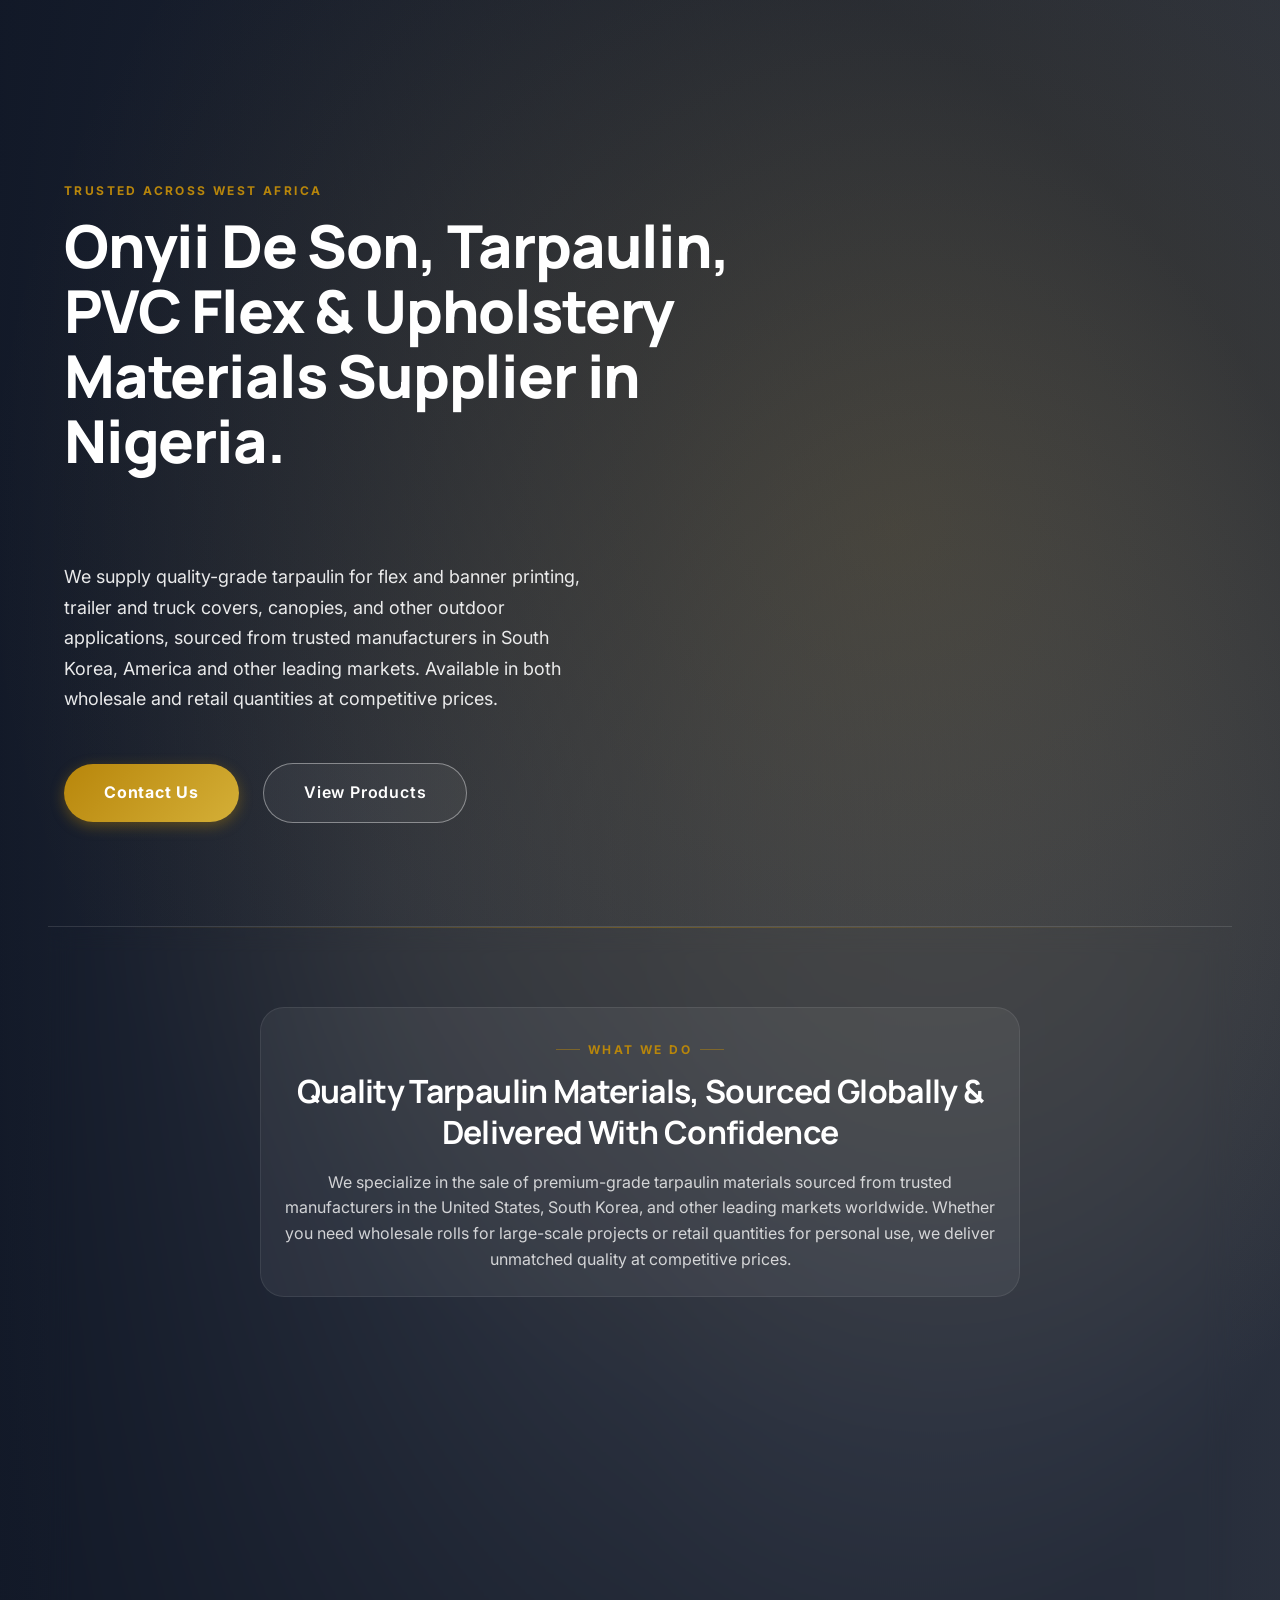
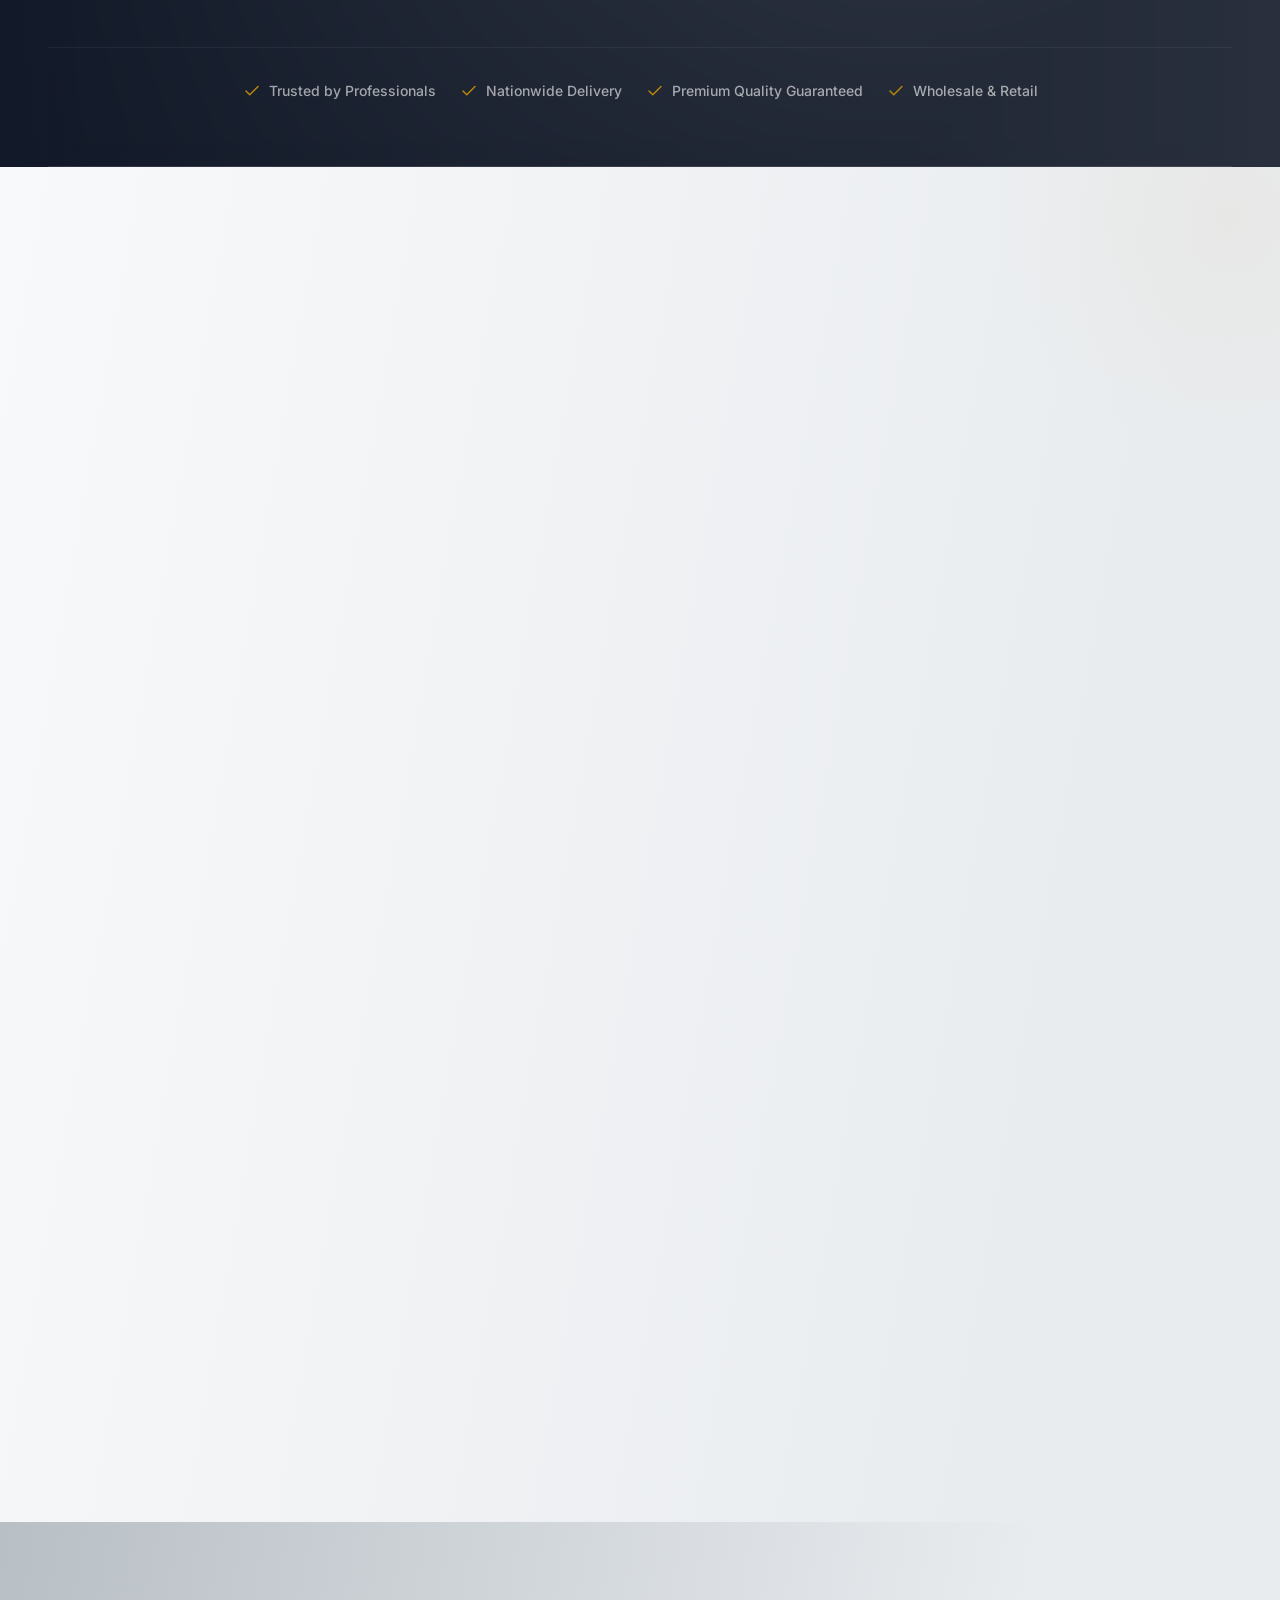
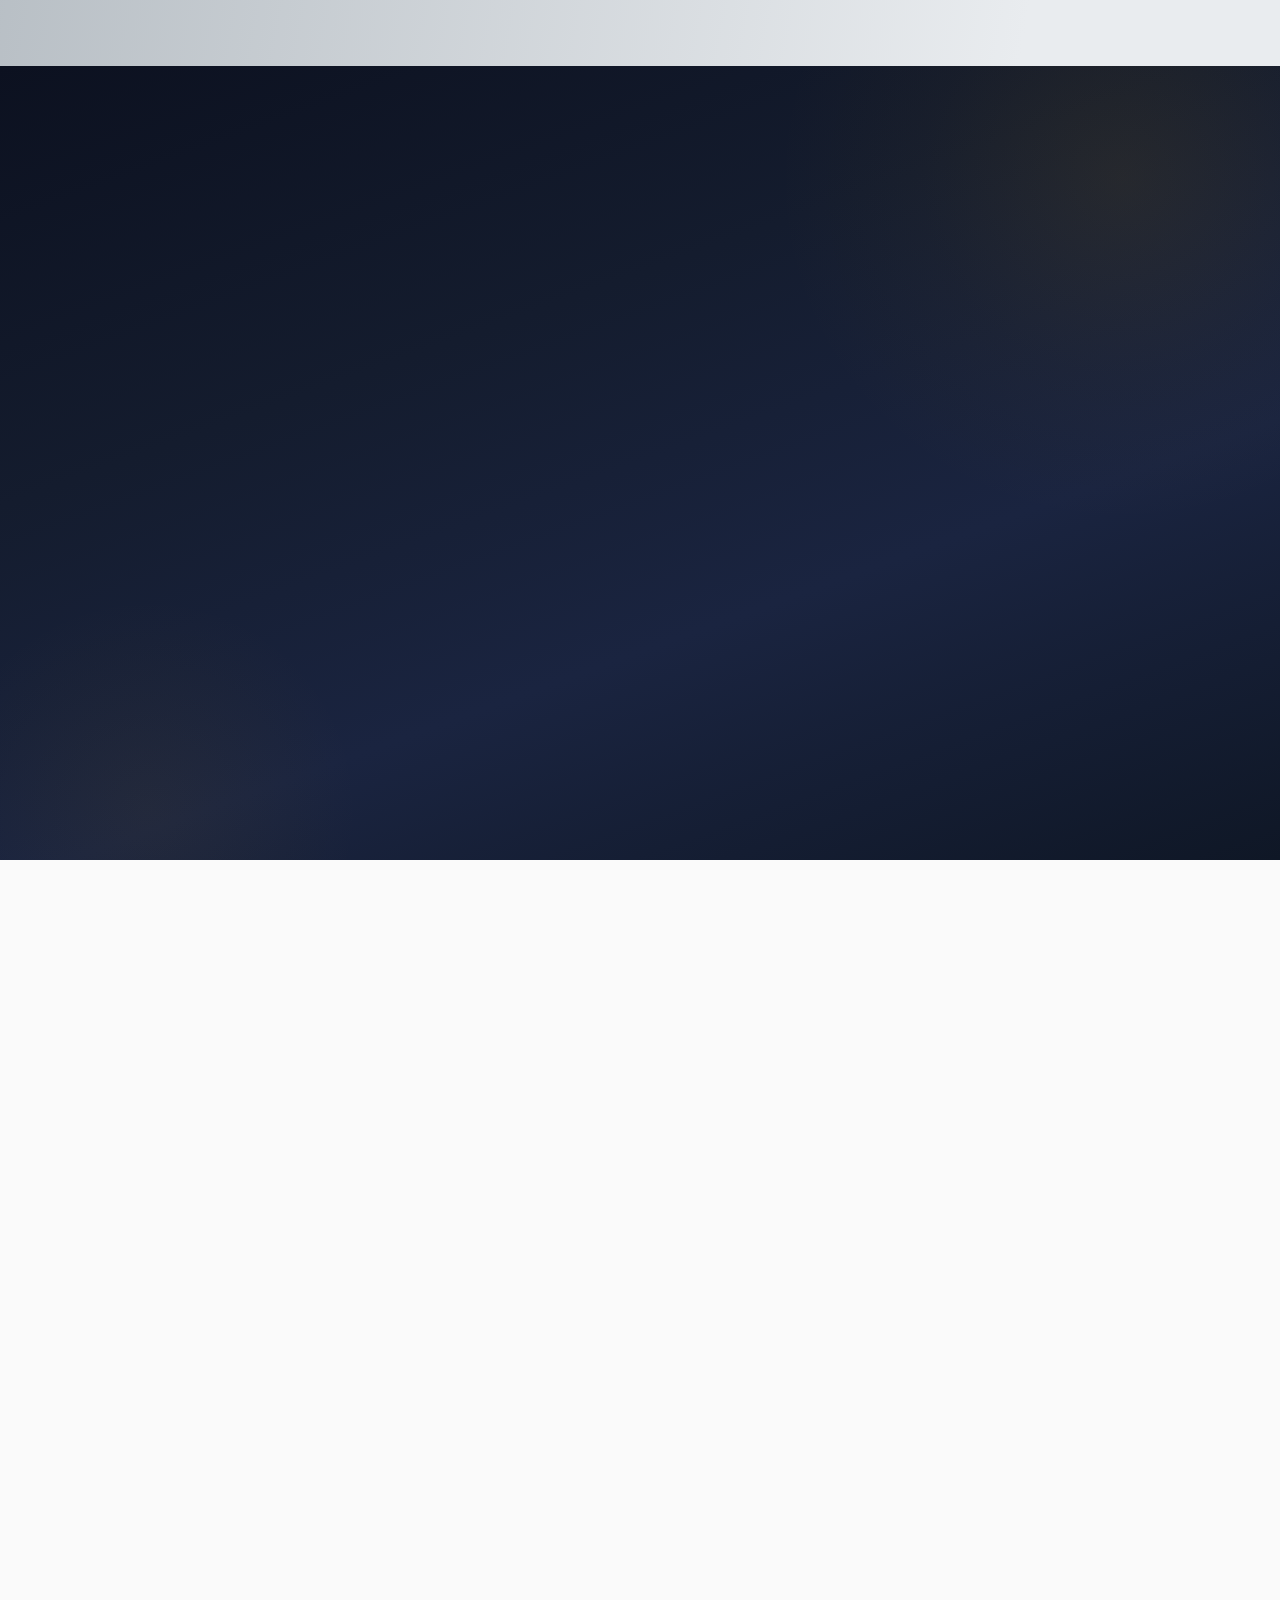
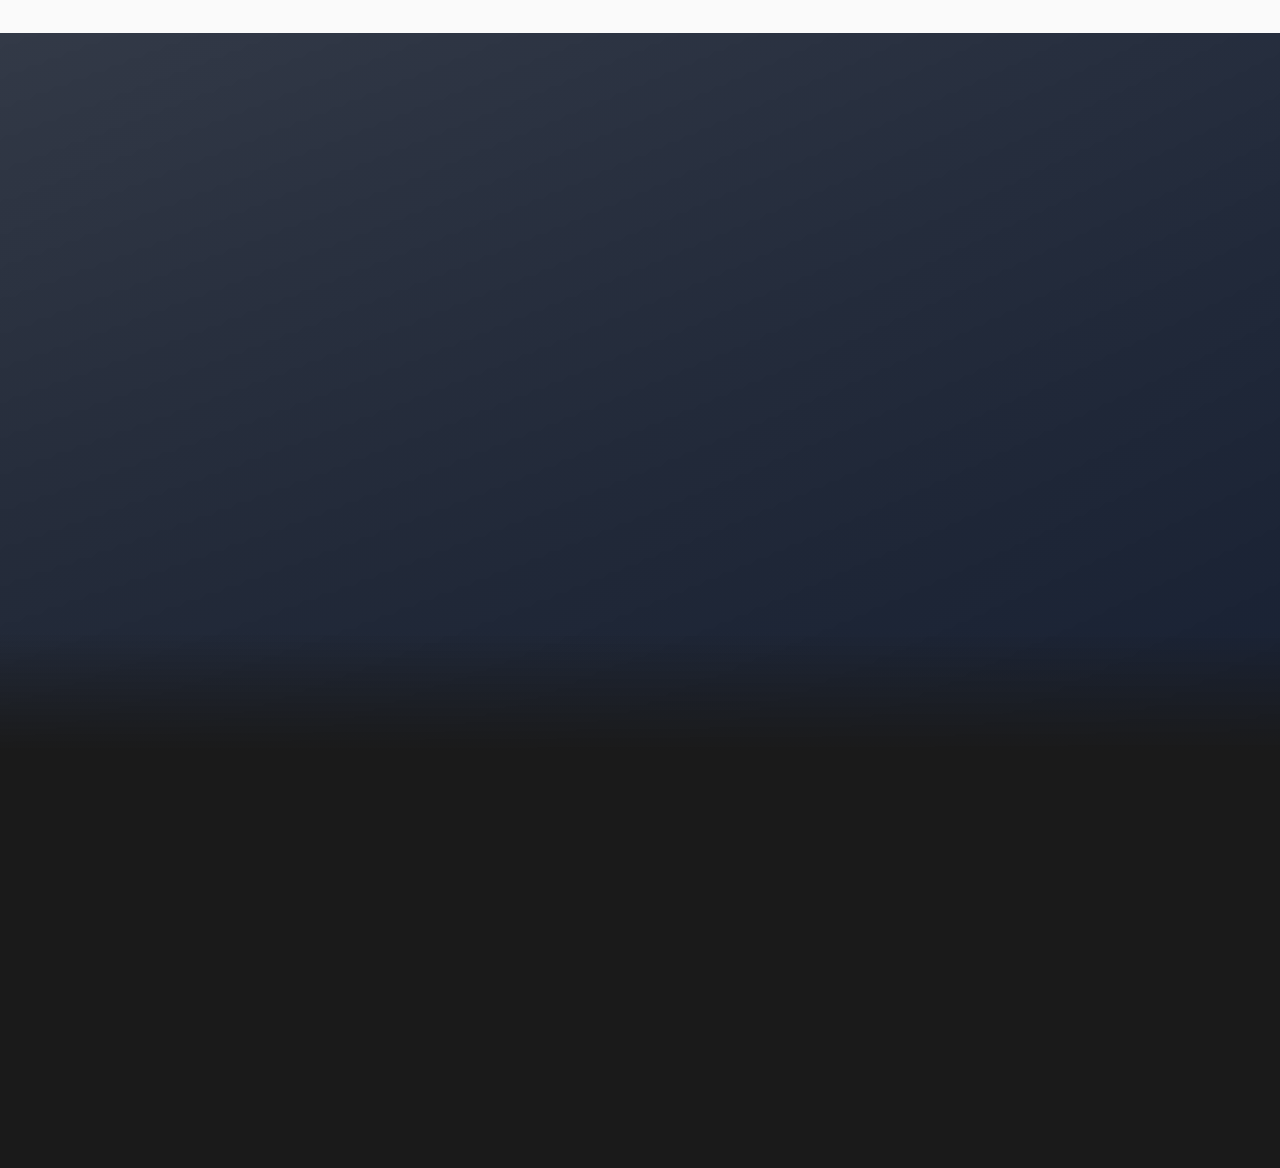
==== commit 2ea7f142: "SEO and meta data update and improvement" ====
--- a/index.html
+++ b/index.html
@@ -1,23 +1,46 @@
 <!DOCTYPE html>
 <html lang="en">
+
 <head>
   <meta charset="UTF-8">
   <meta name="viewport" content="width=device-width, initial-scale=1.0">
-  <title>Onyii De Son of Grace Global Tarpaulin | Premium Tarpaulin & Upholstery Materials</title>
-  
-  <!-- Favicon -->
-  <link rel="icon" type="image/png" href="./favicon.png">
-  <link rel="apple-touch-icon" href="./favicon.png">
-  <meta name="theme-color" content="#1a2a5e">
-  
+  <title>Tarpaulin Supplier in Lagos, Nigeria | Onyii de son </title>
+
+
   <!-- SEO & Meta Tags -->
-  <meta name="description" content="West Africa's trusted supplier of premium tarpaulin, upholstery, and interior finishing materials. Commercial-grade canopy fabrics, banner materials, and durable coverings for events, industry, and design professionals.">
-  
+  <meta name="description"
+    content=" Onyii De Son supplies quality tarpaulin, PVC flex Tarpaulin for banner, Fishpond, Truck cover, Trailer cover, Canopy and Tent, Upholstery materials, in wholesale and retail, with Fast delivery across Lagos, Nigeria, West Africa.">
+
+  <link rel="canonical" href="https://www.onyiideson.com/">
+  <!-- Open Graph: social media sharing -->
+  <meta property="og:type" content="website">
+
+  <meta property="og:title" content="Tarpaulin Supplier in Nigeria | Onyii De Son">
+
+  <meta property="og:description"
+    content="Source premium tarpaulin, PVC flex and upholstery materials from Onyii De Son. Wholesale and retail supply for printing, canopies, truck covers and industrial applications.">
+
+  <meta property="og:url" content="https://www.onyiideson.com/">
+
+  <meta property="og:image" content="https://www.onyiideson.com/your-social-share-image">
+
+  <!-- Twitter / X sharing -->
+
+  <meta name="twitter:card" content="summary_large_image">
+
+  <meta name="twitter:title" content="Tarpaulin Supplier in Nigeria | Onyii De Son">
+
+  <meta name="twitter:description"
+    content="Premium tarpaulin, PVC flex and upholstery materials for wholesale and retail customers across Nigeria.">
+
+  <meta name="twitter:image" content="https://www.onyiideson.com/your-social-share-image.jpg">
   <!-- Preconnect to Google Fonts -->
   <link rel="preconnect" href="https://fonts.googleapis.com">
   <link rel="preconnect" href="https://fonts.gstatic.com" crossorigin>
-  <link href="https://fonts.googleapis.com/css2?family=Inter:wght@400;500;600&family=Manrope:wght@500;700;800&display=swap" rel="stylesheet">
-  
+  <link
+    href="https://fonts.googleapis.com/css2?family=Inter:wght@400;500;600&family=Manrope:wght@500;700;800&display=swap"
+    rel="stylesheet">
+
   <!-- Stylesheets -->
   <link rel="stylesheet" href="./css/global.css">
   <link rel="stylesheet" href="./css/navbar.css">
@@ -25,6 +48,7 @@
   <link rel="stylesheet" href="./css/pages/reviews.css">
   <link rel="stylesheet" href="./css/footer.css">
 </head>
+
 <body>
 
   <!-- ====================================================================
@@ -50,18 +74,21 @@
         <div class="hero__content">
           <span class="hero__subtitle">Trusted Across West Africa</span>
           <h1 class="hero__title">
-            Materials That Stand the Test.<br>
+            Onyii De Son, Tarpaulin, PVC Flex & Upholstery Materials Supplier in Nigeria.<br>
             <span class="hero__typing-wrapper" aria-hidden="true">
               <span class="hero__typing-word">Premium Tarpaulin Solutions.</span>
-              <span class="hero__typing-word">Heavy-Duty Canopy Materials.</span>
+              <span class="hero__typing-word"> Heavy-Duty Canopy Materials.</span>
               <span class="hero__typing-word">Commercial-Grade Fabrics.</span>
               <span class="hero__typing-word">Premium Upholstery Materials.</span>
               <span class="hero__typing-word">Durable Industrial Coverings.</span>
             </span>
-            <span class="sr-only">Premium Tarpaulin Solutions, Heavy-Duty Canopy Materials, Commercial-Grade Fabrics, Premium Upholstery Materials, and Durable Industrial Coverings.</span>
+            <span class="sr-only"> Quality Tarpaulin Solutions, Heavy-Duty Canopy Materials, Commercial-Grade Fabrics,
+              Premium Upholstery Materials, and Durable Industrial Coverings.</span>
           </h1>
           <p class="hero__description">
-            We supply premium-grade tarpaulin for flex and banner printing, trailer and truck covers, canopies, and other outdoor applications, sourced from trusted manufacturers in South Korea, America and other leading markets. Available in both wholesale and retail quantities at competitive prices.
+            We supply quality-grade tarpaulin for flex and banner printing, trailer and truck covers, canopies, and
+            other outdoor applications, sourced from trusted manufacturers in South Korea, America and other leading
+            markets. Available in both wholesale and retail quantities at competitive prices.
 
           </p>
           <div class="hero__actions">
@@ -73,193 +100,235 @@
 
       <!-- What We Do Sub-Section (within hero) -->
       <div class="hero-services" aria-label="What We Do">
-          <div class="hero-services__header reveal-on-scroll">
-            <span class="hero-services__label">What We Do</span>
-            <h2 class="hero-services__heading">Premium Tarpaulin Materials, Sourced Globally & Delivered With Confidence</h2>
-            <p class="hero-services__description">
-              We specialize in the sale of premium-grade tarpaulin materials sourced from trusted manufacturers in the United States, South Korea, and other leading markets worldwide. Whether you need wholesale rolls for large-scale projects or retail quantities for personal use, we deliver unmatched quality at competitive prices.
-            </p>
-          </div>
-
-          <div class="hero-services__grid">
-            <!-- Card 1: Product Range -->
-            <article class="hero-services__card reveal-on-scroll">
-              <div class="hero-services__card-icon" aria-hidden="true">
-                <svg viewBox="0 0 24 24" fill="none" stroke="currentColor" stroke-width="1.5" stroke-linecap="round" stroke-linejoin="round">
-                  <rect x="2" y="7" width="20" height="14" rx="2" ry="2"></rect>
-                  <path d="M16 7V5a2 2 0 0 0-2-2h-4a2 2 0 0 0-2 2v2"></path>
-                </svg>
-              </div>
-              <h3 class="hero-services__card-title">Multi-Grade Materials</h3>
-              <p class="hero-services__card-text">American tarpaulin, South Korean tarpaulin, and other commercial-grade materials curated for strength, texture, and longevity.</p>
-            </article>
-
-            <!-- Card 2: Applications -->
-            <article class="hero-services__card reveal-on-scroll">
-              <div class="hero-services__card-icon" aria-hidden="true">
-                <svg viewBox="0 0 24 24" fill="none" stroke="currentColor" stroke-width="1.5" stroke-linecap="round" stroke-linejoin="round">
-                  <path d="M3 9l9-7 9 7v11a2 2 0 0 1-2 2H5a2 2 0 0 1-2-2z"></path>
-                  <polyline points="9 22 9 12 15 12 15 22"></polyline>
-                </svg>
-              </div>
-              <h3 class="hero-services__card-title">Versatile Applications</h3>
-              <p class="hero-services__card-text">Designed for canopies, event tents, car ports, industrial coverings, outdoor shade structures, and commercial-scale installations.</p>
-            </article>
-
-            <!-- Card 3: Wholesale & Retail -->
-            <article class="hero-services__card reveal-on-scroll">
-              <div class="hero-services__card-icon" aria-hidden="true">
-                <svg viewBox="0 0 24 24" fill="none" stroke="currentColor" stroke-width="1.5" stroke-linecap="round" stroke-linejoin="round">
-                  <circle cx="9" cy="21" r="1"></circle>
-                  <circle cx="20" cy="21" r="1"></circle>
-                  <path d="M1 1h4l2.68 13.39a2 2 0 0 0 2 1.61h9.72a2 2 0 0 0 2-1.61L23 6H6"></path>
-                </svg>
-              </div>
-              <h3 class="hero-services__card-title">Wholesale & Retail</h3>
-              <p class="hero-services__card-text">Available in both wholesale volumes for distributors and contractors, and retail quantities for individuals and small businesses.</p>
-            </article>
-          </div>
-
-          <!-- Trust Indicators -->
-          <div class="hero-services__trust reveal-on-scroll">
-            <div class="hero-services__trust-item">
-              <svg viewBox="0 0 24 24" fill="none" stroke="currentColor" stroke-width="2" stroke-linecap="round" stroke-linejoin="round" aria-hidden="true">
-                <polyline points="20 6 9 17 4 12"></polyline>
-              </svg>
-              Trusted by Professionals
-            </div>
-            <div class="hero-services__trust-item">
-              <svg viewBox="0 0 24 24" fill="none" stroke="currentColor" stroke-width="2" stroke-linecap="round" stroke-linejoin="round" aria-hidden="true">
-                <polyline points="20 6 9 17 4 12"></polyline>
-              </svg>
-              Nationwide Delivery
-            </div>
-            <div class="hero-services__trust-item">
-              <svg viewBox="0 0 24 24" fill="none" stroke="currentColor" stroke-width="2" stroke-linecap="round" stroke-linejoin="round" aria-hidden="true">
-                <polyline points="20 6 9 17 4 12"></polyline>
-              </svg>
-              Premium Quality Guaranteed
-            </div>
-            <div class="hero-services__trust-item">
-              <svg viewBox="0 0 24 24" fill="none" stroke="currentColor" stroke-width="2" stroke-linecap="round" stroke-linejoin="round" aria-hidden="true">
-                <polyline points="20 6 9 17 4 12"></polyline>
-              </svg>
-              Wholesale & Retail
-            </div>
-          </div>
+        <div class="hero-services__header reveal-on-scroll">
+          <span class="hero-services__label">What We Do</span>
+          <h2 class="hero-services__heading"> Quality Tarpaulin Materials, Sourced Globally & Delivered With Confidence
+          </h2>
+          <p class="hero-services__description">
+            We specialize in the sale of premium-grade tarpaulin materials sourced from trusted manufacturers in the
+            United States, South Korea, and other leading markets worldwide. Whether you need wholesale rolls for
+            large-scale projects or retail quantities for personal use, we deliver unmatched quality at competitive
+            prices.
+          </p>
+        </div>
+
+        <div class="hero-services__grid">
+          <!-- Card 1: Product Range -->
+          <article class="hero-services__card reveal-on-scroll">
+            <div class="hero-services__card-icon" aria-hidden="true">
+              <svg viewBox="0 0 24 24" fill="none" stroke="currentColor" stroke-width="1.5" stroke-linecap="round"
+                stroke-linejoin="round">
+                <rect x="2" y="7" width="20" height="14" rx="2" ry="2"></rect>
+                <path d="M16 7V5a2 2 0 0 0-2-2h-4a2 2 0 0 0-2 2v2"></path>
+              </svg>
+            </div>
+            <h3 class="hero-services__card-title">Multi-Grade Materials</h3>
+            <p class="hero-services__card-text">American tarpaulin, South Korean tarpaulin, and other commercial-grade
+              materials curated for strength, texture, and longevity.</p>
+          </article>
+
+          <!-- Card 2: Applications -->
+          <article class="hero-services__card reveal-on-scroll">
+            <div class="hero-services__card-icon" aria-hidden="true">
+              <svg viewBox="0 0 24 24" fill="none" stroke="currentColor" stroke-width="1.5" stroke-linecap="round"
+                stroke-linejoin="round">
+                <path d="M3 9l9-7 9 7v11a2 2 0 0 1-2 2H5a2 2 0 0 1-2-2z"></path>
+                <polyline points="9 22 9 12 15 12 15 22"></polyline>
+              </svg>
+            </div>
+            <h3 class="hero-services__card-title">Versatile Applications</h3>
+            <p class="hero-services__card-text">Designed for canopies, event tents, car ports, industrial coverings,
+              outdoor shade structures, and commercial-scale installations.</p>
+          </article>
+
+          <!-- Card 3: Wholesale & Retail -->
+          <article class="hero-services__card reveal-on-scroll">
+            <div class="hero-services__card-icon" aria-hidden="true">
+              <svg viewBox="0 0 24 24" fill="none" stroke="currentColor" stroke-width="1.5" stroke-linecap="round"
+                stroke-linejoin="round">
+                <circle cx="9" cy="21" r="1"></circle>
+                <circle cx="20" cy="21" r="1"></circle>
+                <path d="M1 1h4l2.68 13.39a2 2 0 0 0 2 1.61h9.72a2 2 0 0 0 2-1.61L23 6H6"></path>
+              </svg>
+            </div>
+            <h3 class="hero-services__card-title">Wholesale & Retail</h3>
+            <p class="hero-services__card-text">Available in both wholesale volumes for distributors and contractors,
+              and retail quantities for individuals and small businesses.</p>
+          </article>
+        </div>
+
+        <!-- Trust Indicators -->
+        <div class="hero-services__trust reveal-on-scroll">
+          <div class="hero-services__trust-item">
+            <svg viewBox="0 0 24 24" fill="none" stroke="currentColor" stroke-width="2" stroke-linecap="round"
+              stroke-linejoin="round" aria-hidden="true">
+              <polyline points="20 6 9 17 4 12"></polyline>
+            </svg>
+            Trusted by Professionals
+          </div>
+          <div class="hero-services__trust-item">
+            <svg viewBox="0 0 24 24" fill="none" stroke="currentColor" stroke-width="2" stroke-linecap="round"
+              stroke-linejoin="round" aria-hidden="true">
+              <polyline points="20 6 9 17 4 12"></polyline>
+            </svg>
+            Nationwide Delivery
+          </div>
+          <div class="hero-services__trust-item">
+            <svg viewBox="0 0 24 24" fill="none" stroke="currentColor" stroke-width="2" stroke-linecap="round"
+              stroke-linejoin="round" aria-hidden="true">
+              <polyline points="20 6 9 17 4 12"></polyline>
+            </svg>
+            Premium Quality Guaranteed
+          </div>
+          <div class="hero-services__trust-item">
+            <svg viewBox="0 0 24 24" fill="none" stroke="currentColor" stroke-width="2" stroke-linecap="round"
+              stroke-linejoin="round" aria-hidden="true">
+              <polyline points="20 6 9 17 4 12"></polyline>
+            </svg>
+            Wholesale & Retail
+          </div>
+        </div>
       </div>
     </section>
 
     <!-- ================================================================
          FEATURED PRODUCTS SECTION
          ================================================================ -->
-    <section class="products section-padding" id="featured-products" aria-labelledby="products-heading" style="background: linear-gradient(280deg, #e9ecef 20%, #f8f9fa 100%);">
-        <div class="products__header reveal-on-scroll">
-          <span class="products__label">Our Products</span>
-          <h2 id="products-heading" class="products__heading"> Products Highlights</h2>
-          <p class="products__intro">
-            Explore our curated selection of premium tarpaulin and car port materials engineered for durability, designed for performance, and priced for value.
-          </p>
-        </div>
-
-        <div class="products__grid">
-          <!-- Product Card 1: Premium Tarpaulin Materials -->
-          <article class="product-card reveal-on-scroll" id="product-tarpaulin">
-            <div class="product-card__image-wrapper">
-              <img
-                src="https://res.cloudinary.com/vwrjamwn/image/upload/v1784937110/IMG-20260724-WA0017_scsydp.jpg"
-                alt="Premium tarpaulin materials in various colors and grades"
-                class="product-card__image"
-                loading="lazy"
-              >
-            </div>
-            <div class="product-card__content">
-              <h3 class="product-card__name">Premium Tarpaulin Materials</h3>
-              <p class="product-card__description">
-                Premium tarpaulin materials in multiple grades and colors. Engineered for extreme durability and superior weather resistance, perfect for canopies, industrial shelters, and commercial applications. Available in wholesale and retail quantities.
-              </p>
-              <div class="product-card__features">
-                <span class="product-card__feature-tag">
-                  <svg viewBox="0 0 24 24" fill="none" stroke="currentColor" stroke-width="2" stroke-linecap="round" stroke-linejoin="round" aria-hidden="true"><polyline points="20 6 9 17 4 12"></polyline></svg>
-                  Multi-Grade
-                </span>
-                <span class="product-card__feature-tag">
-                  <svg viewBox="0 0 24 24" fill="none" stroke="currentColor" stroke-width="2" stroke-linecap="round" stroke-linejoin="round" aria-hidden="true"><polyline points="20 6 9 17 4 12"></polyline></svg>
-                  Weather Resistant
-                </span>
-                <span class="product-card__feature-tag">
-                  <svg viewBox="0 0 24 24" fill="none" stroke="currentColor" stroke-width="2" stroke-linecap="round" stroke-linejoin="round" aria-hidden="true"><polyline points="20 6 9 17 4 12"></polyline></svg>
-                  UV Protected
-                </span>
-                <span class="product-card__feature-tag">
-                  <svg viewBox="0 0 24 24" fill="none" stroke="currentColor" stroke-width="2" stroke-linecap="round" stroke-linejoin="round" aria-hidden="true"><polyline points="20 6 9 17 4 12"></polyline></svg>
-                  Wholesale & Retail
-                </span>
-              </div>
-              <a href="contact.html" class="product-card__cta focus-ring" id="cta-tarpaulin">
-                Contact Us
-                <svg viewBox="0 0 24 24" fill="none" stroke="currentColor" stroke-width="2" stroke-linecap="round" stroke-linejoin="round" aria-hidden="true">
-                  <line x1="5" y1="12" x2="19" y2="12"></line>
-                  <polyline points="12 5 19 12 12 19"></polyline>
-                </svg>
-              </a>
-            </div>
-          </article>
-
-          <!-- Product Card 2: PVC Flex Material -->
-          <article class="product-card reveal-on-scroll" id="product-pvcflex">
-            <div class="product-card__image-wrapper">
-              <img
-                src="https://res.cloudinary.com/vwrjamwn/image/upload/v1784937093/IMG-20260724-WA0104_cvo5uw.jpg"
-                alt="Premium 400-gram PVC flex material for commercial printing"
-                class="product-card__image"
-                loading="lazy"
-              >
-            </div> 
-            <div class="product-card__content">
-              <h3 class="product-card__name">PVC Flex Material for Printing — 400 Gram</h3>
-              <p class="product-card__description">
-                Premium 400-gram PVC flex material engineered for high-resolution printing. Highly durable and weather-resistant, this commercial-grade substrate ensures vibrant, professional visual output for large-scale outdoor signage, event banners, and commercial displays.
-              </p>
-              <div class="product-card__features">
-                <span class="product-card__feature-tag">
-                  <svg viewBox="0 0 24 24" fill="none" stroke="currentColor" stroke-width="2" stroke-linecap="round" stroke-linejoin="round" aria-hidden="true"><polyline points="20 6 9 17 4 12"></polyline></svg>
-                  Print Ready
-                </span>
-                <span class="product-card__feature-tag">
-                  <svg viewBox="0 0 24 24" fill="none" stroke="currentColor" stroke-width="2" stroke-linecap="round" stroke-linejoin="round" aria-hidden="true"><polyline points="20 6 9 17 4 12"></polyline></svg>
-                  High Durability
-                </span>
-                <span class="product-card__feature-tag">
-                  <svg viewBox="0 0 24 24" fill="none" stroke="currentColor" stroke-width="2" stroke-linecap="round" stroke-linejoin="round" aria-hidden="true"><polyline points="20 6 9 17 4 12"></polyline></svg>
-                  Vibrant Output
-                </span>
-                <span class="product-card__feature-tag">
-                  <svg viewBox="0 0 24 24" fill="none" stroke="currentColor" stroke-width="2" stroke-linecap="round" stroke-linejoin="round" aria-hidden="true"><polyline points="20 6 9 17 4 12"></polyline></svg>
-                  Commercial Signage
-                </span>
-              </div>
-              <a href="contact.html" class="product-card__cta focus-ring" id="cta-pvcflex">
-                Contact Us
-                <svg viewBox="0 0 24 24" fill="none" stroke="currentColor" stroke-width="2" stroke-linecap="round" stroke-linejoin="round" aria-hidden="true">
-                  <line x1="5" y1="12" x2="19" y2="12"></line>
-                  <polyline points="12 5 19 12 12 19"></polyline>
-                </svg>
-              </a>
-            </div>
-          </article>
-        </div>
-
-        <!-- Section Bottom CTA -->
-        <div class="products__bottom-cta reveal-on-scroll">
-          <a href="products.html" class="products__explore-btn focus-ring" id="explore-all-products">
-            View All Products
-            <svg viewBox="0 0 24 24" fill="none" stroke="currentColor" stroke-width="2" stroke-linecap="round" stroke-linejoin="round" aria-hidden="true">
-              <line x1="5" y1="12" x2="19" y2="12"></line>
-              <polyline points="12 5 19 12 12 19"></polyline>
-            </svg>
-          </a>
-        </div>
+    <section class="products section-padding" id="featured-products" aria-labelledby="products-heading"
+      style="background: linear-gradient(280deg, #e9ecef 20%, #f8f9fa 100%);">
+      <div class="products__header reveal-on-scroll">
+        <span class="products__label">Our Products</span>
+        <h2 id="products-heading" class="products__heading"> Tarpaulin Products Highlights</h2>
+        <p class="products__intro">
+          Explore our curated selection of premium tarpaulin, PVC flex tarpaulin, Fishpond Tarpaulin, Trailer cover,
+          Truck cover , Canopy and Tent materials, available and supplied with durability, and designed
+          for domestic and industrial use with priced value.
+        </p>
+      </div>
+
+      <div class="products__grid">
+        <!-- Product Card 1: Premium Tarpaulin Materials -->
+        <article class="product-card reveal-on-scroll" id="product-tarpaulin">
+          <div class="product-card__image-wrapper">
+            <img src="https://res.cloudinary.com/vwrjamwn/image/upload/v1784937110/IMG-20260724-WA0017_scsydp.jpg"
+              alt="Premium tarpaulin materials in various colors and grades" class="product-card__image" loading="lazy">
+          </div>
+          <div class="product-card__content">
+            <h3 class="product-card__name">Quality Tarpaulin Materials</h3>
+            <p class="product-card__description">
+              Quality tarpaulin materials in multiple grades and colors. imported and suppplied for extreme durability
+              and superior
+              weather resistance, perfect for canopies, industrial shelters, and commercial applications. Available in
+              wholesale and retail quantities.
+            </p>
+            <div class="product-card__features">
+              <span class="product-card__feature-tag">
+                <svg viewBox="0 0 24 24" fill="none" stroke="currentColor" stroke-width="2" stroke-linecap="round"
+                  stroke-linejoin="round" aria-hidden="true">
+                  <polyline points="20 6 9 17 4 12"></polyline>
+                </svg>
+                Multi-Grade
+              </span>
+              <span class="product-card__feature-tag">
+                <svg viewBox="0 0 24 24" fill="none" stroke="currentColor" stroke-width="2" stroke-linecap="round"
+                  stroke-linejoin="round" aria-hidden="true">
+                  <polyline points="20 6 9 17 4 12"></polyline>
+                </svg>
+                Weather Resistant
+              </span>
+              <span class="product-card__feature-tag">
+                <svg viewBox="0 0 24 24" fill="none" stroke="currentColor" stroke-width="2" stroke-linecap="round"
+                  stroke-linejoin="round" aria-hidden="true">
+                  <polyline points="20 6 9 17 4 12"></polyline>
+                </svg>
+                UV Protected
+              </span>
+              <span class="product-card__feature-tag">
+                <svg viewBox="0 0 24 24" fill="none" stroke="currentColor" stroke-width="2" stroke-linecap="round"
+                  stroke-linejoin="round" aria-hidden="true">
+                  <polyline points="20 6 9 17 4 12"></polyline>
+                </svg>
+                Wholesale & Retail
+              </span>
+            </div>
+            <a href="contact.html" class="product-card__cta focus-ring" id="cta-tarpaulin">
+              Contact Us
+              <svg viewBox="0 0 24 24" fill="none" stroke="currentColor" stroke-width="2" stroke-linecap="round"
+                stroke-linejoin="round" aria-hidden="true">
+                <line x1="5" y1="12" x2="19" y2="12"></line>
+                <polyline points="12 5 19 12 12 19"></polyline>
+              </svg>
+            </a>
+          </div>
+        </article>
+
+        <!-- Product Card 2: PVC Flex Material -->
+        <article class="product-card reveal-on-scroll" id="product-pvcflex">
+          <div class="product-card__image-wrapper">
+            <img src="https://res.cloudinary.com/vwrjamwn/image/upload/v1784937093/IMG-20260724-WA0104_cvo5uw.jpg"
+              alt="Premium 400-gram PVC flex material for commercial printing" class="product-card__image"
+              loading="lazy">
+          </div>
+          <div class="product-card__content">
+            <h3 class="product-card__name">PVC Flex Material for Printing — 400 Gram</h3>
+            <p class="product-card__description">
+              Premium 400-gram PVC flex material distributed for high-resolution printing. Highly durable and
+              weather-resistant, this commercial-grade substrate ensures vibrant, professional visual output for
+              large-scale outdoor signage, event banners, and commercial displays.
+            </p>
+            <div class="product-card__features">
+              <span class="product-card__feature-tag">
+                <svg viewBox="0 0 24 24" fill="none" stroke="currentColor" stroke-width="2" stroke-linecap="round"
+                  stroke-linejoin="round" aria-hidden="true">
+                  <polyline points="20 6 9 17 4 12"></polyline>
+                </svg>
+                Print Ready
+              </span>
+              <span class="product-card__feature-tag">
+                <svg viewBox="0 0 24 24" fill="none" stroke="currentColor" stroke-width="2" stroke-linecap="round"
+                  stroke-linejoin="round" aria-hidden="true">
+                  <polyline points="20 6 9 17 4 12"></polyline>
+                </svg>
+                High Durability
+              </span>
+              <span class="product-card__feature-tag">
+                <svg viewBox="0 0 24 24" fill="none" stroke="currentColor" stroke-width="2" stroke-linecap="round"
+                  stroke-linejoin="round" aria-hidden="true">
+                  <polyline points="20 6 9 17 4 12"></polyline>
+                </svg>
+                Vibrant Output
+              </span>
+              <span class="product-card__feature-tag">
+                <svg viewBox="0 0 24 24" fill="none" stroke="currentColor" stroke-width="2" stroke-linecap="round"
+                  stroke-linejoin="round" aria-hidden="true">
+                  <polyline points="20 6 9 17 4 12"></polyline>
+                </svg>
+                Commercial Signage
+              </span>
+            </div>
+            <a href="contact.html" class="product-card__cta focus-ring" id="cta-pvcflex">
+              Contact Us
+              <svg viewBox="0 0 24 24" fill="none" stroke="currentColor" stroke-width="2" stroke-linecap="round"
+                stroke-linejoin="round" aria-hidden="true">
+                <line x1="5" y1="12" x2="19" y2="12"></line>
+                <polyline points="12 5 19 12 12 19"></polyline>
+              </svg>
+            </a>
+          </div>
+        </article>
+      </div>
+
+      <!-- Section Bottom CTA -->
+      <div class="products__bottom-cta reveal-on-scroll">
+        <a href="products.html" class="products__explore-btn focus-ring" id="explore-all-products">
+          View All Products
+          <svg viewBox="0 0 24 24" fill="none" stroke="currentColor" stroke-width="2" stroke-linecap="round"
+            stroke-linejoin="round" aria-hidden="true">
+            <line x1="5" y1="12" x2="19" y2="12"></line>
+            <polyline points="12 5 19 12 12 19"></polyline>
+          </svg>
+        </a>
+      </div>
     </section>
 
     <!-- ================================================================
@@ -274,12 +343,13 @@
          ================================================================ -->
     <section class="cac-section section-padding" aria-labelledby="cac-heading">
       <div class="cac-section__container reveal-on-scroll">
-        
+
         <!-- Left Column: Content -->
         <div class="cac-section__content">
           <div class="cac-section__icon-wrapper" aria-hidden="true">
             <div class="cac-section__icon-pulse"></div>
-            <svg viewBox="0 0 24 24" fill="none" stroke="currentColor" stroke-width="1.5" stroke-linecap="round" stroke-linejoin="round">
+            <svg viewBox="0 0 24 24" fill="none" stroke="currentColor" stroke-width="1.5" stroke-linecap="round"
+              stroke-linejoin="round">
               <path d="M12 22s8-4 8-10V5l-8-3-8 3v7c0 6 8 10 8 10z"></path>
               <path d="M9 12l2 2 4-4"></path>
             </svg>
@@ -287,10 +357,14 @@
           <span class="cac-section__eyebrow">Verified Corporate Identity</span>
           <h2 id="cac-heading" class="cac-section__heading">Corporate Affairs Commission Certificate</h2>
           <p class="cac-section__text">
-            Our business is fully registered and verified by the Corporate Affairs Commission of Nigeria. This certification reflects our unwavering commitment to transparency, legal compliance, and building long-term trust with every client we serve.
+            Our business is fully registered and verified by the Corporate Affairs Commission of Nigeria. This
+            certification reflects our unwavering commitment to transparency, legal compliance, and building long-term
+            trust with every client we serve.
           </p>
-          <a href="https://res.cloudinary.com/vwrjamwn/image/upload/v1785046496/IMG-20260721-WA0012_pdbwzf.jpg" target="_blank" rel="noopener noreferrer" class="cac-section__button focus-ring" id="cta-view-certificate">
-            <svg viewBox="0 0 24 24" fill="none" stroke="currentColor" stroke-width="2" stroke-linecap="round" stroke-linejoin="round" aria-hidden="true">
+          <a href="https://res.cloudinary.com/vwrjamwn/image/upload/v1785046496/IMG-20260721-WA0012_pdbwzf.jpg"
+            target="_blank" rel="noopener noreferrer" class="cac-section__button focus-ring" id="cta-view-certificate">
+            <svg viewBox="0 0 24 24" fill="none" stroke="currentColor" stroke-width="2" stroke-linecap="round"
+              stroke-linejoin="round" aria-hidden="true">
               <path d="M14 3h7v7"></path>
               <path d="M10 14L21 3"></path>
               <path d="M21 14v7H3V3h7"></path>
@@ -303,7 +377,8 @@
         <div class="cac-section__badges" aria-label="Trust indicators">
           <div class="cac-section__badge">
             <div class="cac-section__badge-icon" aria-hidden="true">
-              <svg viewBox="0 0 24 24" fill="none" stroke="currentColor" stroke-width="1.5" stroke-linecap="round" stroke-linejoin="round">
+              <svg viewBox="0 0 24 24" fill="none" stroke="currentColor" stroke-width="1.5" stroke-linecap="round"
+                stroke-linejoin="round">
                 <path d="M12 22s8-4 8-10V5l-8-3-8 3v7c0 6 8 10 8 10z"></path>
               </svg>
             </div>
@@ -314,7 +389,8 @@
           </div>
           <div class="cac-section__badge">
             <div class="cac-section__badge-icon" aria-hidden="true">
-              <svg viewBox="0 0 24 24" fill="none" stroke="currentColor" stroke-width="1.5" stroke-linecap="round" stroke-linejoin="round">
+              <svg viewBox="0 0 24 24" fill="none" stroke="currentColor" stroke-width="1.5" stroke-linecap="round"
+                stroke-linejoin="round">
                 <polyline points="20 6 9 17 4 12"></polyline>
               </svg>
             </div>
@@ -325,10 +401,12 @@
           </div>
           <div class="cac-section__badge">
             <div class="cac-section__badge-icon" aria-hidden="true">
-              <svg viewBox="0 0 24 24" fill="none" stroke="currentColor" stroke-width="1.5" stroke-linecap="round" stroke-linejoin="round">
+              <svg viewBox="0 0 24 24" fill="none" stroke="currentColor" stroke-width="1.5" stroke-linecap="round"
+                stroke-linejoin="round">
                 <circle cx="12" cy="12" r="10"></circle>
                 <line x1="2" y1="12" x2="22" y2="12"></line>
-                <path d="M12 2a15.3 15.3 0 0 1 4 10 15.3 15.3 0 0 1-4 10 15.3 15.3 0 0 1-4-10 15.3 15.3 0 0 1 4-10z"></path>
+                <path d="M12 2a15.3 15.3 0 0 1 4 10 15.3 15.3 0 0 1-4 10 15.3 15.3 0 0 1-4-10 15.3 15.3 0 0 1 4-10z">
+                </path>
               </svg>
             </div>
             <div class="cac-section__badge-content">
@@ -345,44 +423,52 @@
          MISSION & VISION SECTION
          ================================================================ -->
     <section class="mission-vision section-padding" aria-labelledby="mission-vision-heading">
-        <div class="mission-vision__header reveal-on-scroll">
-          <h2 id="mission-vision-heading" class="mission-vision__heading">What Drives Us</h2>
-          <p class="mission-vision__intro">
-            Guided by purpose, grounded in quality  our mission and vision shape every product we deliver and every relationship we build.
+      <div class="mission-vision__header reveal-on-scroll">
+        <h2 id="mission-vision-heading" class="mission-vision__heading">What Drives Us</h2>
+        <p class="mission-vision__intro">
+          Guided by purpose, grounded in quality our mission and vision shape every product we deliver and every
+          relationship we build.
+        </p>
+      </div>
+      <div class="mission-vision__grid">
+
+        <!-- Mission Card -->
+        <article class="mission-vision__card reveal-on-scroll">
+          <div class="mission-vision__icon" aria-hidden="true">
+            <svg viewBox="0 0 24 24" fill="none" stroke="currentColor" stroke-width="1.5" stroke-linecap="round"
+              stroke-linejoin="round">
+              <circle cx="12" cy="12" r="10"></circle>
+              <circle cx="12" cy="12" r="6"></circle>
+              <circle cx="12" cy="12" r="2"></circle>
+            </svg>
+          </div>
+          <h3 class="mission-vision__card-title">Our Mission</h3>
+          <p class="mission-vision__card-text">
+            To be the most reliable source of premium tarpaulin and upholstery materials in West Africa delivering
+            products of exceptional durability, backed by knowledgeable service and an unwavering commitment to customer
+            satisfaction. We continuously refine our sourcing, inventory, and expertise to ensure every client receives
+            materials that perform beyond expectation.
           </p>
-        </div>
-        <div class="mission-vision__grid">
-
-          <!-- Mission Card -->
-          <article class="mission-vision__card reveal-on-scroll">
-            <div class="mission-vision__icon" aria-hidden="true">
-              <svg viewBox="0 0 24 24" fill="none" stroke="currentColor" stroke-width="1.5" stroke-linecap="round" stroke-linejoin="round">
-                <circle cx="12" cy="12" r="10"></circle>
-                <circle cx="12" cy="12" r="6"></circle>
-                <circle cx="12" cy="12" r="2"></circle>
-              </svg>
-            </div>
-            <h3 class="mission-vision__card-title">Our Mission</h3>
-            <p class="mission-vision__card-text">
-              To be the most reliable source of premium tarpaulin and upholstery materials in West Africa delivering products of exceptional durability, backed by knowledgeable service and an unwavering commitment to customer satisfaction. We continuously refine our sourcing, inventory, and expertise to ensure every client receives materials that perform beyond expectation.
-            </p>
-          </article>
-
-          <!-- Vision Card -->
-          <article class="mission-vision__card reveal-on-scroll">
-            <div class="mission-vision__icon" aria-hidden="true">
-              <svg viewBox="0 0 24 24" fill="none" stroke="currentColor" stroke-width="1.5" stroke-linecap="round" stroke-linejoin="round">
-                <path d="M1 12s4-8 11-8 11 8 11 8-4 8-11 8-11-8-11-8z"></path>
-                <circle cx="12" cy="12" r="3"></circle>
-              </svg>
-            </div>
-            <h3 class="mission-vision__card-title">Our Vision</h3>
-            <p class="mission-vision__card-text">
-              To set the benchmark for quality and trust in the tarpaulin and interior finishing industry across West Africa building lasting partnerships, driving innovation in material supply, and empowering businesses and individuals with world-class products that stand the test of time.
-            </p>
-          </article>
-
-        </div>
+        </article>
+
+        <!-- Vision Card -->
+        <article class="mission-vision__card reveal-on-scroll">
+          <div class="mission-vision__icon" aria-hidden="true">
+            <svg viewBox="0 0 24 24" fill="none" stroke="currentColor" stroke-width="1.5" stroke-linecap="round"
+              stroke-linejoin="round">
+              <path d="M1 12s4-8 11-8 11 8 11 8-4 8-11 8-11-8-11-8z"></path>
+              <circle cx="12" cy="12" r="3"></circle>
+            </svg>
+          </div>
+          <h3 class="mission-vision__card-title">Our Vision</h3>
+          <p class="mission-vision__card-text">
+            To set the benchmark for quality and trust in the tarpaulin and interior finishing industry across West
+            Africa building lasting partnerships, driving innovation in material supply, and empowering businesses and
+            individuals with world-class products that stand the test of time.
+          </p>
+        </article>
+
+      </div>
     </section>
 
     <!-- ================================================================
@@ -393,19 +479,24 @@
         <div class="who-we-are__card reveal-on-scroll">
           <div class="who-we-are__content">
             <span class="who-we-are__eyebrow">Who We Are</span>
-            <h2 id="who-we-are-heading" class="who-we-are__heading">Trusted By Industry Professionals For Nearly A Decade</h2>
+            <h2 id="who-we-are-heading" class="who-we-are__heading">Trusted By Industry Professionals For Nearly A
+              Decade</h2>
             <p class="who-we-are__text">
-              Onyi De Son of Grace Nig Ltd has built a strong reputation in the tarpaulin industry over more than 15 years of hands-on experience. Our work has been shaped by a deep understanding of premium materials, dependable execution, and long-term partnerships across the sector.
+              Onyii De Son of Grace Nig Ltd has built a strong reputation in the tarpaulin industry over more than 15
+              years of hands-on experience. Our work has been shaped by a deep understanding of premium materials,
+              dependable execution, and long-term partnerships across the sector.
             </p>
             <p class="who-we-are__text">
-              We have collaborated with trusted external partners in tarpaulin-related projects across countries including South Korea and America, including Starflex in South Korea and Hailmary Global Concept Nigeria.
+              We have collaborated with trusted external partners in tarpaulin-related projects across countries
+              including South Korea and America, including <a href="starflex.com">Starflex</a> in South Korea and
+              Hailmary Global Concept Nigeria.
             </p>
           </div>
           <div class="who-we-are__highlights" aria-label="Brand strengths">
             <div class="who-we-are__highlight stagger-reveal">
               <div class="who-we-are__highlight-accent" aria-hidden="true"></div>
               <strong>15+ Years</strong>
-              <span>Industry experience delivering premium tarpaulin solutions across West Africa</span>
+              <span>Industry experience delivering Quality Tarpaulin solutions Nigeria across West Africa</span>
             </div>
             <div class="who-we-are__highlight stagger-reveal">
               <div class="who-we-are__highlight-accent" aria-hidden="true"></div>
@@ -431,7 +522,7 @@
     <section class="cta-band section-padding text-center">
       <div class="container reveal-on-scroll">
         <h2 class="cta-band__title">Ready to start your project?</h2>
-        <p class="cta-band__desc">Discover our range of premium materials or speak with our experts today.</p>
+        <p class="cta-band__desc">Discover our range of Quality materials or speak with our experts today.</p>
         <div class="cta-band__actions">
           <a href="products.html" class="btn-primary focus-ring">View Products</a>
           <a href="contact.html" class="btn-outline focus-ring">Contact Us</a>
@@ -461,7 +552,7 @@
     import { SiteFooter } from './js/components/site-footer.js';
     import { ReviewsSection } from './js/components/reviews-section.js';
     import { initLenis } from './js/components/lenis.js';
-    
+
     // Initialize Navigation & Components
     document.addEventListener('DOMContentLoaded', () => {
       try {
@@ -504,7 +595,7 @@
       // ============================================================
       const revealElements = document.querySelectorAll('.reveal-on-scroll, .stagger-reveal');
       const serviceCards = document.querySelectorAll('.hero-services__card');
-      
+
       if (revealElements.length > 0 && 'IntersectionObserver' in window) {
         const revealObserver = new IntersectionObserver((entries) => {
           entries.forEach((entry, index) => {
@@ -532,4 +623,5 @@
     });
   </script>
 </body>
-</html>
+
+</html>
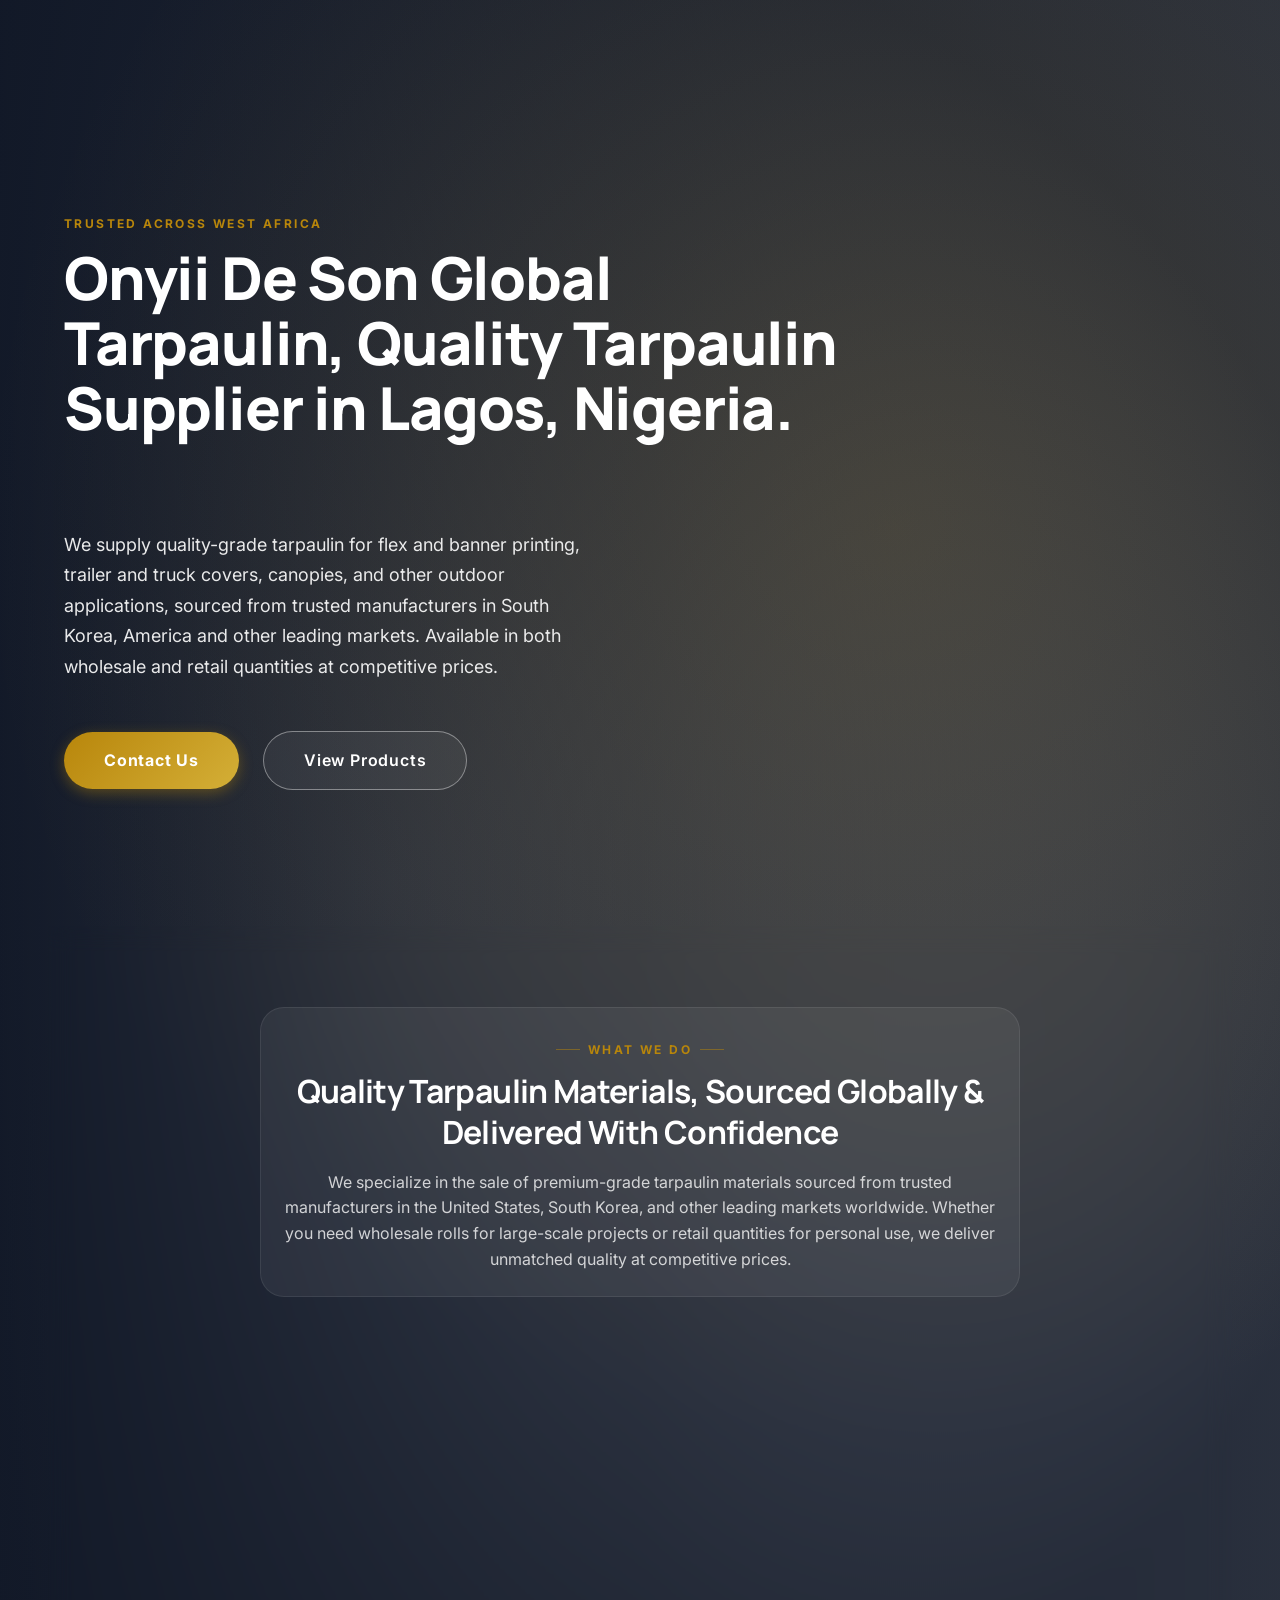
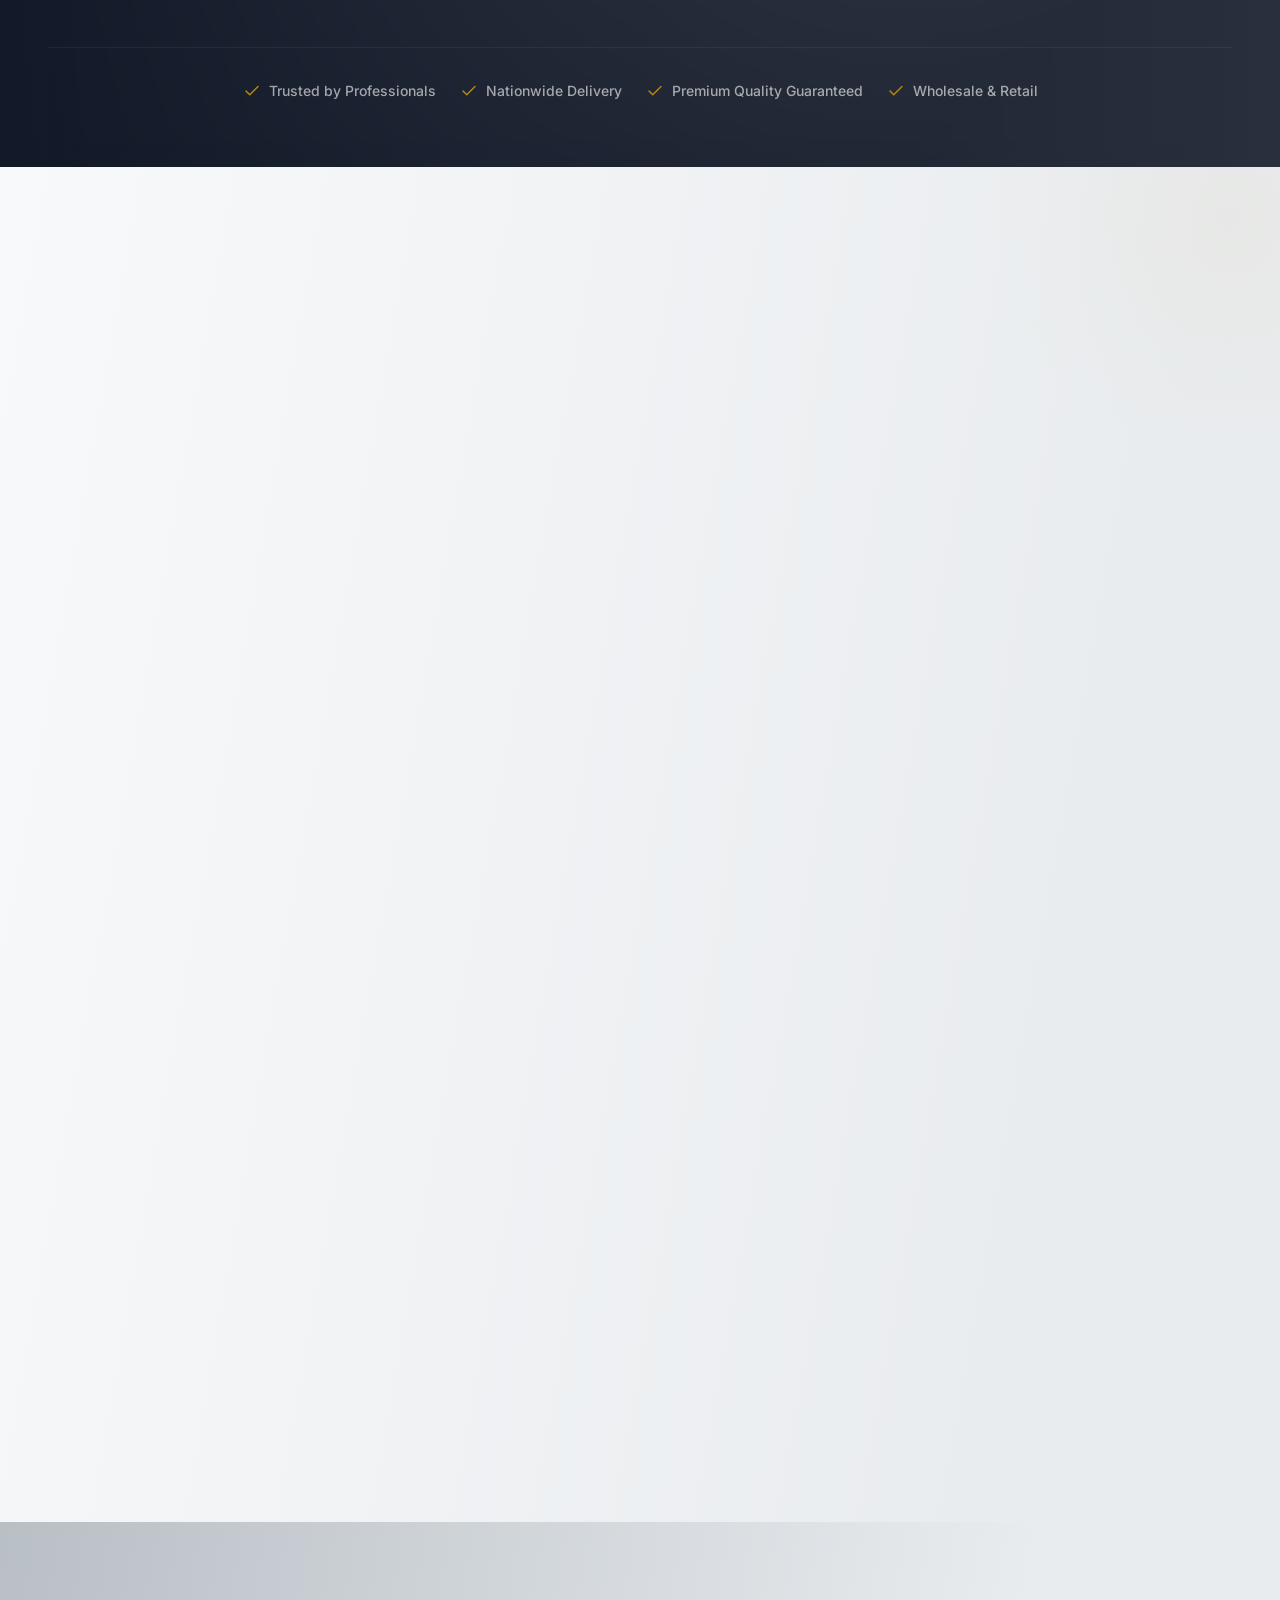
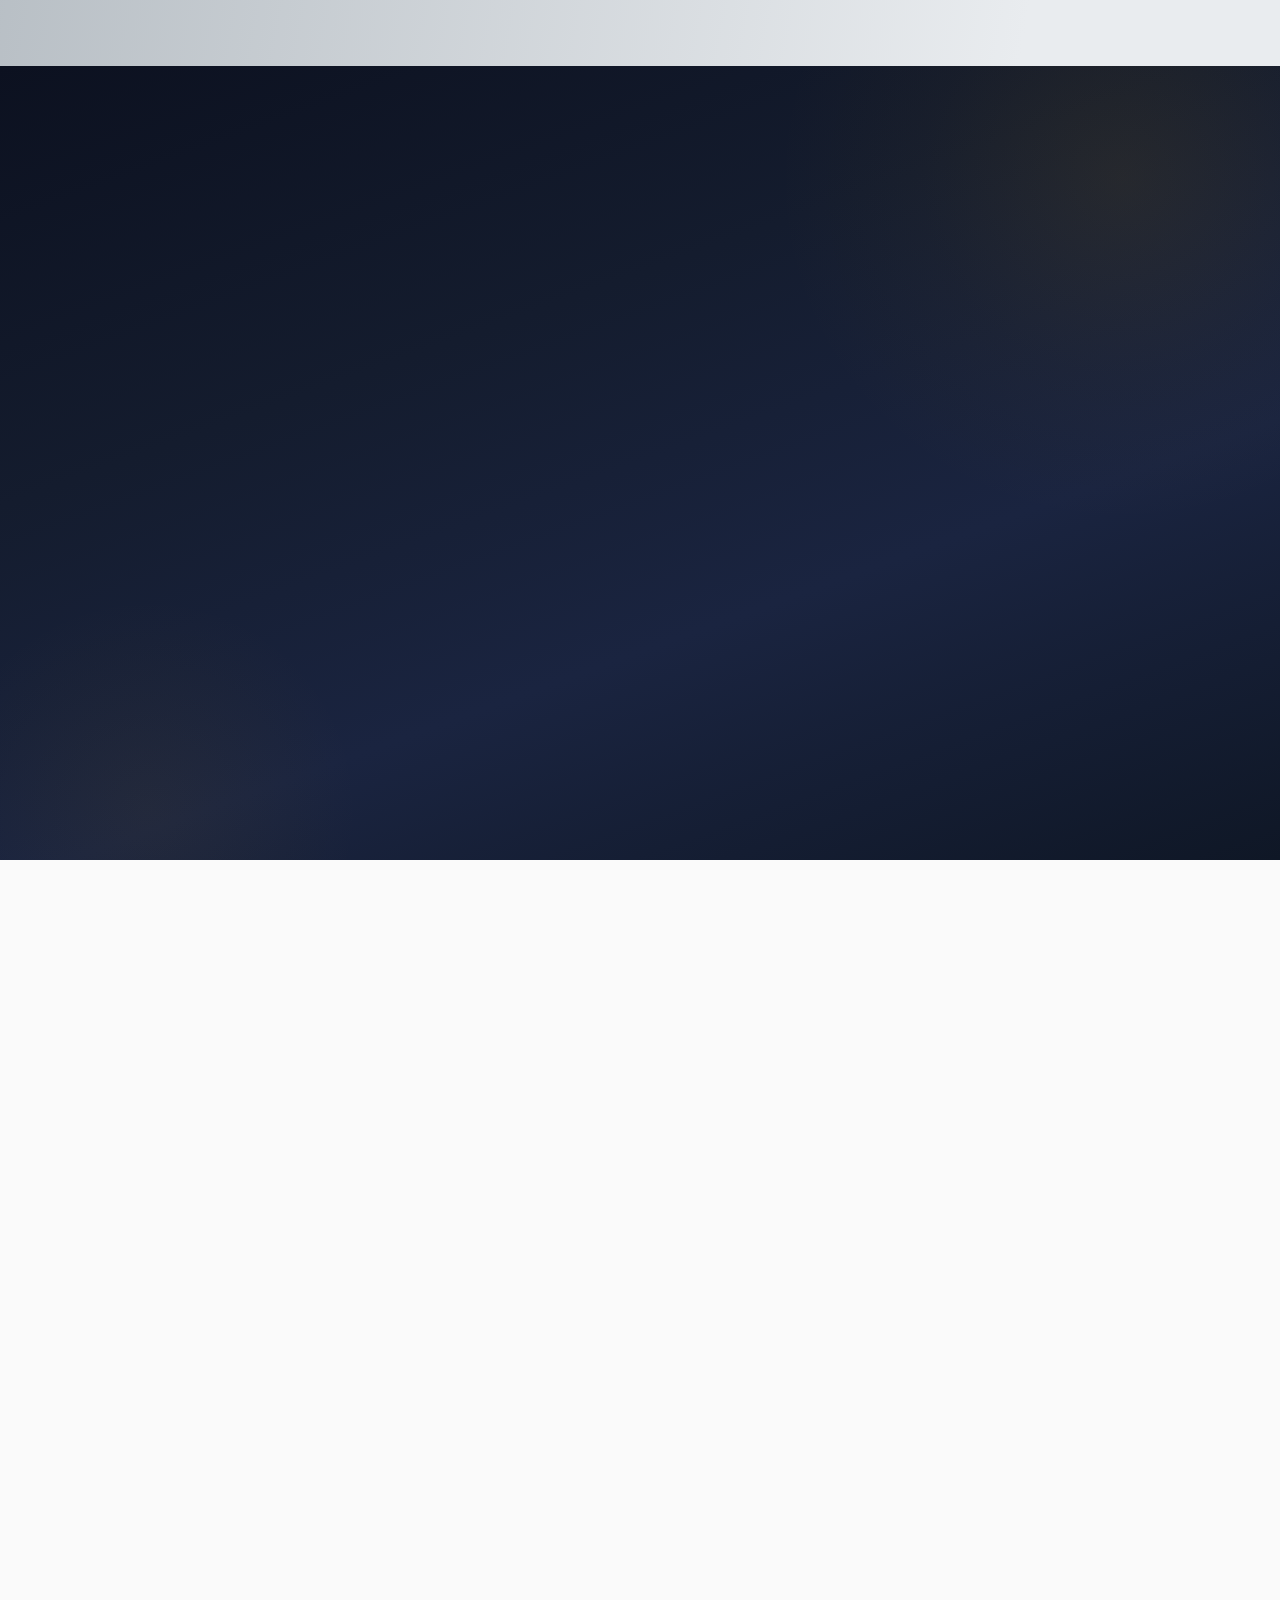
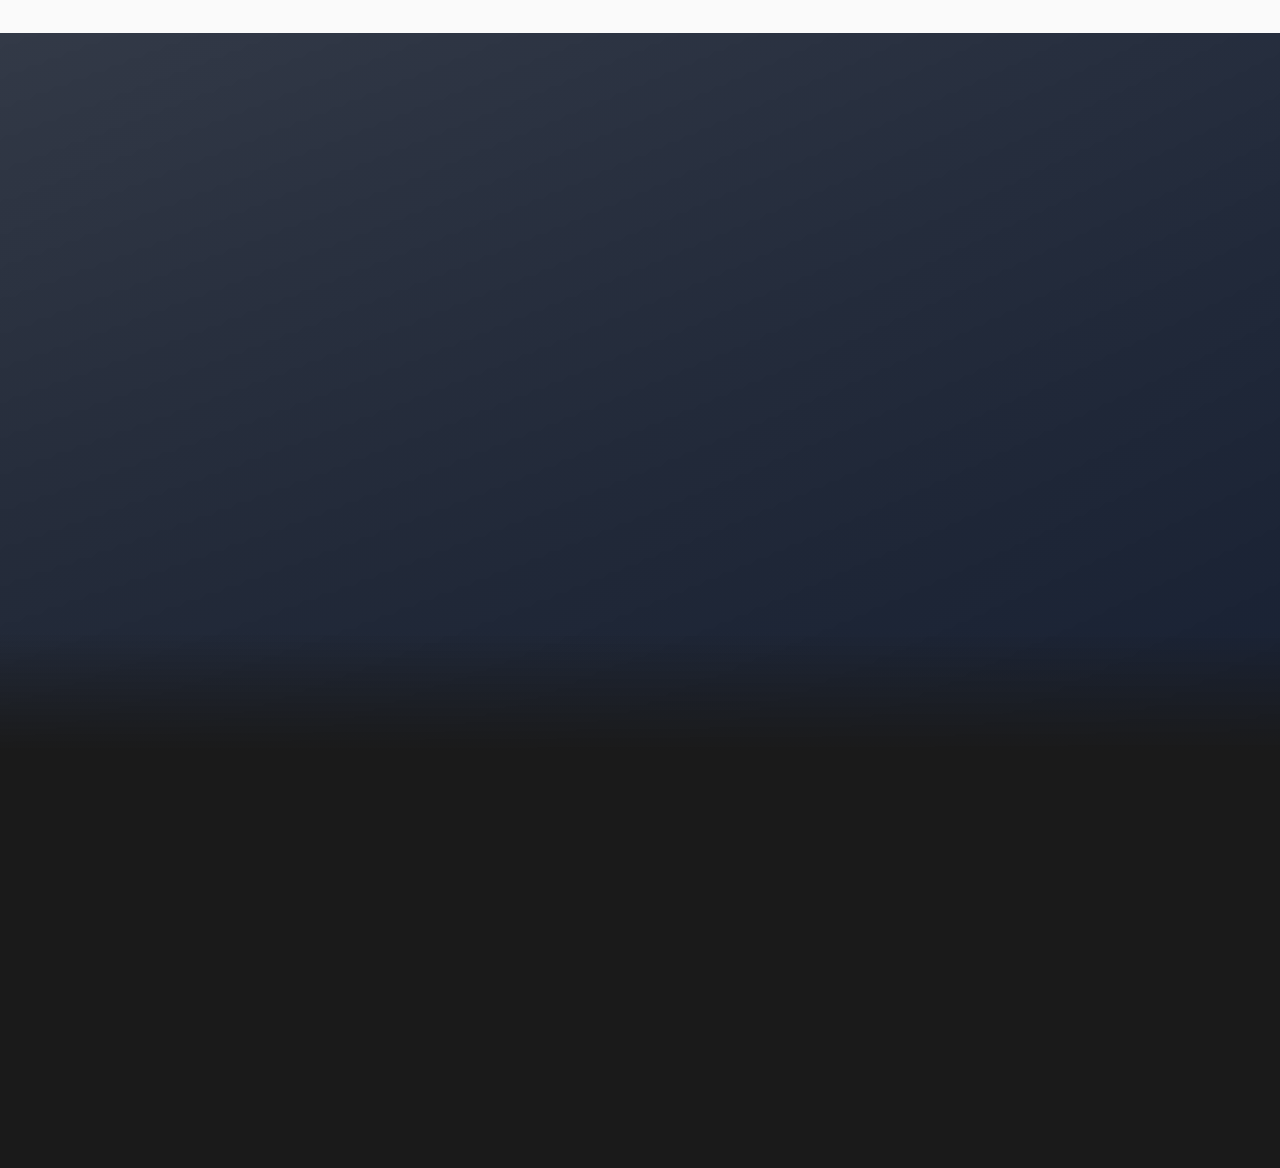
==== commit c004e418: "SEO AND META DATA UPGRADE" ====
--- a/index.html
+++ b/index.html
@@ -4,7 +4,7 @@
 <head>
   <meta charset="UTF-8">
   <meta name="viewport" content="width=device-width, initial-scale=1.0">
-  <title>Tarpaulin Supplier in Lagos, Nigeria | Onyii de son </title>
+  <title>Tarpaulin Supplier in Lagos, Nigeria | Onyii de son Global Tarpaulin </title>
 
 
   <!-- SEO & Meta Tags -->
@@ -74,7 +74,7 @@
         <div class="hero__content">
           <span class="hero__subtitle">Trusted Across West Africa</span>
           <h1 class="hero__title">
-            Onyii De Son, Tarpaulin, PVC Flex & Upholstery Materials Supplier in Nigeria.<br>
+            Onyii De Son Global Tarpaulin, Quality Tarpaulin Supplier in Lagos, Nigeria.
             <span class="hero__typing-wrapper" aria-hidden="true">
               <span class="hero__typing-word">Premium Tarpaulin Solutions.</span>
               <span class="hero__typing-word"> Heavy-Duty Canopy Materials.</span>
--- a/css/global.css
+++ b/css/global.css
@@ -146,7 +146,7 @@
   --color-overlay: rgba(17, 24, 39, 0.7);
 
   /* Hero system shared across marketing pages */
-  --hero-overlay-mobile: linear-gradient(135deg, rgba(17, 24, 39, 0.85) 0%, rgba(17, 24, 39, 0.95) 100%), linear-gradient(to bottom, transparent 0%, rgba(0, 0, 0, 0.4) 100%);
+  --hero-overlay-mobile: linear-gradient(135deg, rgba(5, 17, 41, 0.85) 0%, rgba(17, 24, 39, 0.95) 100%), linear-gradient(to bottom, transparent 0%, rgba(0, 0, 0, 0.4) 100%);
   --hero-overlay-desktop: radial-gradient(circle at 70% 30%, rgba(184, 134, 11, 0.15) 0%, transparent 60%), radial-gradient(circle at 30% 50%, rgba(17, 24, 39, 0.4) 0%, rgba(17, 24, 39, 0.85) 80%), linear-gradient(to right, rgba(17, 24, 39, 0.98) 0%, rgba(17, 24, 39, 0.7) 50%, rgba(17, 24, 39, 0.3) 100%);
   --hero-padding-block-start-mobile: var(--space-5);
   --hero-padding-block-end-mobile: var(--space-5);
@@ -319,7 +319,7 @@
   margin-bottom: var(--space-4);
   letter-spacing: var(--tracking-tight);
   font-size: 28px;
-  
+
 }
 
 
--- a/css/navbar.css
+++ b/css/navbar.css
@@ -20,9 +20,9 @@
   border-bottom: 1px solid rgba(0, 0, 0, 0.04);
   z-index: var(--z-sticky);
   transition: height var(--duration-base) var(--ease-standard),
-              background-color var(--duration-base) var(--ease-standard),
-              box-shadow var(--duration-slow) var(--ease-standard),
-              border-color var(--duration-base) var(--ease-standard);
+    background-color var(--duration-base) var(--ease-standard),
+    box-shadow var(--duration-slow) var(--ease-standard),
+    border-color var(--duration-base) var(--ease-standard);
   display: flex;
   align-items: center;
 }
@@ -32,8 +32,8 @@
   background-color: rgba(255, 255, 255, 0.96);
   border-bottom-color: transparent;
   box-shadow: 0 1px 3px rgba(0, 0, 0, 0.04),
-              0 4px 24px rgba(0, 0, 0, 0.06),
-              0 0 0 1px rgba(184, 134, 11, 0.03);
+    0 4px 24px rgba(0, 0, 0, 0.06),
+    0 0 0 1px rgba(184, 134, 11, 0.03);
 }
 
 /* ==========================================================================
@@ -60,7 +60,7 @@
   gap: var(--space-3);
   z-index: var(--z-fixed);
   transition: color var(--duration-base) var(--ease-standard),
-              transform var(--duration-fast) var(--ease-standard);
+    transform var(--duration-fast) var(--ease-standard);
   position: relative;
 }
 
@@ -72,7 +72,7 @@
   border-radius: var(--radius-md);
   box-shadow: 0 2px 8px rgba(0, 0, 0, 0.08);
   transition: box-shadow var(--duration-base) var(--ease-standard),
-              transform var(--duration-base) var(--ease-standard);
+    transform var(--duration-base) var(--ease-standard);
 }
 
 .nav__brand:hover .nav__brand-logo {
@@ -116,9 +116,11 @@
   .nav__brand-text {
     max-width: 160px;
   }
+
   .nav__brand-primary {
     font-size: 1.05rem;
   }
+
   .nav__brand-secondary {
     font-size: 0.65rem;
   }
@@ -129,13 +131,16 @@
     width: 44px;
     height: 44px;
   }
+
   .nav__brand-text {
     max-width: 200px;
     padding-left: var(--space-3);
   }
+
   .nav__brand-primary {
     font-size: 1.2rem;
   }
+
   .nav__brand-secondary {
     font-size: 0.7rem;
   }
@@ -213,7 +218,7 @@
   height: 2px;
   background: linear-gradient(90deg, var(--color-accent), #d4af37);
   transition: width 0.4s cubic-bezier(0.16, 1, 0.3, 1),
-              left 0.4s cubic-bezier(0.16, 1, 0.3, 1);
+    left 0.4s cubic-bezier(0.16, 1, 0.3, 1);
   border-radius: 2px;
 }
 
@@ -249,13 +254,13 @@
   min-width: 240px;
   border-radius: var(--radius-xl);
   box-shadow: 0 12px 40px rgba(0, 0, 0, 0.1),
-              0 2px 8px rgba(0, 0, 0, 0.04);
+    0 2px 8px rgba(0, 0, 0, 0.04);
   padding: var(--space-2);
   opacity: 0;
   visibility: hidden;
   transition: opacity var(--duration-base) var(--ease-standard),
-              transform var(--duration-base) var(--ease-standard),
-              visibility var(--duration-base) var(--ease-standard);
+    transform var(--duration-base) var(--ease-standard),
+    visibility var(--duration-base) var(--ease-standard);
   z-index: var(--z-dropdown);
   pointer-events: none;
   border: 1px solid rgba(0, 0, 0, 0.06);
@@ -264,7 +269,7 @@
 }
 
 .nav__item:hover .nav__dropdown,
-.nav__link[aria-expanded="true"] + .nav__dropdown,
+.nav__link[aria-expanded="true"]+.nav__dropdown,
 .nav__dropdown:focus-within {
   opacity: 1;
   visibility: visible;
@@ -286,8 +291,8 @@
   font-weight: 500;
   border-radius: var(--radius-lg);
   transition: background-color var(--duration-fast) var(--ease-standard),
-              color var(--duration-fast) var(--ease-standard),
-              padding-left var(--duration-base) var(--ease-standard);
+    color var(--duration-fast) var(--ease-standard),
+    padding-left var(--duration-base) var(--ease-standard);
   position: relative;
 }
 
@@ -345,8 +350,8 @@
   padding: var(--space-3) var(--space-6);
   border-radius: var(--radius-full);
   transition: background var(--duration-base) var(--ease-standard),
-              transform var(--duration-fast) var(--ease-standard),
-              box-shadow var(--duration-base) var(--ease-standard);
+    transform var(--duration-fast) var(--ease-standard),
+    box-shadow var(--duration-base) var(--ease-standard);
   text-align: center;
   letter-spacing: 0.01em;
   box-shadow: 0 2px 8px rgba(0, 0, 0, 0.12);
@@ -377,10 +382,10 @@
   border: 1.5px solid var(--color-border);
   background-color: transparent;
   transition: color var(--duration-base) var(--ease-standard),
-              border-color var(--duration-base) var(--ease-standard),
-              background-color var(--duration-base) var(--ease-standard),
-              box-shadow var(--duration-base) var(--ease-standard),
-              transform var(--duration-fast) var(--ease-standard);
+    border-color var(--duration-base) var(--ease-standard),
+    background-color var(--duration-base) var(--ease-standard),
+    box-shadow var(--duration-base) var(--ease-standard),
+    transform var(--duration-fast) var(--ease-standard);
 }
 
 .btn-secondary:hover {
@@ -429,14 +434,22 @@
   background-color: var(--color-text-primary);
   border-radius: var(--radius-pill);
   transition: transform var(--duration-base) var(--ease-standard),
-              opacity var(--duration-base) var(--ease-standard),
-              background-color var(--duration-base) var(--ease-standard);
+    opacity var(--duration-base) var(--ease-standard),
+    background-color var(--duration-base) var(--ease-standard);
   position: absolute;
 }
 
-.nav__toggle-line:nth-child(1) { transform: translateY(-7px); }
-.nav__toggle-line:nth-child(2) { transform: translateY(0); }
-.nav__toggle-line:nth-child(3) { transform: translateY(7px); }
+.nav__toggle-line:nth-child(1) {
+  transform: translateY(-7px);
+}
+
+.nav__toggle-line:nth-child(2) {
+  transform: translateY(0);
+}
+
+.nav__toggle-line:nth-child(3) {
+  transform: translateY(7px);
+}
 
 .nav__toggle[aria-expanded="true"] .nav__toggle-line:nth-child(1) {
   transform: translateY(0) rotate(45deg);
@@ -465,7 +478,7 @@
   opacity: 0;
   visibility: hidden;
   transition: opacity var(--duration-base) var(--ease-standard),
-              visibility var(--duration-base) var(--ease-standard);
+    visibility var(--duration-base) var(--ease-standard);
 }
 
 .nav__mobile-overlay.is-active {
@@ -530,9 +543,9 @@
   background-color: var(--color-surface-hover);
   border: 1px solid var(--color-divider);
   transition: background-color var(--duration-fast) var(--ease-standard),
-              color var(--duration-fast) var(--ease-standard),
-              border-color var(--duration-fast) var(--ease-standard),
-              transform var(--duration-fast) var(--ease-standard);
+    color var(--duration-fast) var(--ease-standard),
+    border-color var(--duration-fast) var(--ease-standard),
+    transform var(--duration-fast) var(--ease-standard);
 }
 
 .nav__mobile-close:hover {
@@ -555,26 +568,46 @@
   margin-top: var(--space-1);
 }
 
-.nav__mobile-list > li {
+.nav__mobile-list>li {
   opacity: 0;
   transform: translateX(20px);
-  transition: opacity 0.4s cubic-bezier(0.16, 1, 0.3, 1), 
-              transform 0.4s cubic-bezier(0.16, 1, 0.3, 1);
-}
-
-.nav__mobile-menu.is-active .nav__mobile-list > li {
+  transition: opacity 0.4s cubic-bezier(0.16, 1, 0.3, 1),
+    transform 0.4s cubic-bezier(0.16, 1, 0.3, 1);
+}
+
+.nav__mobile-menu.is-active .nav__mobile-list>li {
   opacity: 1;
   transform: translateX(0);
 }
 
 /* Staggered transition delays */
-.nav__mobile-menu.is-active .nav__mobile-list > li:nth-child(1) { transition-delay: 0.08s; }
-.nav__mobile-menu.is-active .nav__mobile-list > li:nth-child(2) { transition-delay: 0.13s; }
-.nav__mobile-menu.is-active .nav__mobile-list > li:nth-child(3) { transition-delay: 0.18s; }
-.nav__mobile-menu.is-active .nav__mobile-list > li:nth-child(4) { transition-delay: 0.23s; }
-.nav__mobile-menu.is-active .nav__mobile-list > li:nth-child(5) { transition-delay: 0.28s; }
-.nav__mobile-menu.is-active .nav__mobile-list > li:nth-child(6) { transition-delay: 0.33s; }
-.nav__mobile-menu.is-active .nav__mobile-list > li:nth-child(7) { transition-delay: 0.38s; }
+.nav__mobile-menu.is-active .nav__mobile-list>li:nth-child(1) {
+  transition-delay: 0.08s;
+}
+
+.nav__mobile-menu.is-active .nav__mobile-list>li:nth-child(2) {
+  transition-delay: 0.13s;
+}
+
+.nav__mobile-menu.is-active .nav__mobile-list>li:nth-child(3) {
+  transition-delay: 0.18s;
+}
+
+.nav__mobile-menu.is-active .nav__mobile-list>li:nth-child(4) {
+  transition-delay: 0.23s;
+}
+
+.nav__mobile-menu.is-active .nav__mobile-list>li:nth-child(5) {
+  transition-delay: 0.28s;
+}
+
+.nav__mobile-menu.is-active .nav__mobile-list>li:nth-child(6) {
+  transition-delay: 0.33s;
+}
+
+.nav__mobile-menu.is-active .nav__mobile-list>li:nth-child(7) {
+  transition-delay: 0.38s;
+}
 
 .nav__mobile-link {
   font-size: var(--text-lg);
@@ -586,8 +619,8 @@
   padding-block: var(--space-4);
   border-bottom: 1px solid var(--color-divider);
   transition: color var(--duration-base) var(--ease-standard),
-              padding-left var(--duration-base) var(--ease-standard),
-              background-color var(--duration-fast) var(--ease-standard);
+    padding-left var(--duration-base) var(--ease-standard),
+    background-color var(--duration-fast) var(--ease-standard);
   position: relative;
 }
 
@@ -647,8 +680,8 @@
   display: block;
   border-radius: var(--radius-md);
   transition: color var(--duration-fast) var(--ease-standard),
-              background-color var(--duration-fast) var(--ease-standard),
-              padding-left var(--duration-base) var(--ease-standard);
+    background-color var(--duration-fast) var(--ease-standard),
+    padding-left var(--duration-base) var(--ease-standard);
   position: relative;
 }
 
@@ -699,8 +732,8 @@
   border: 1.5px solid var(--color-border);
   background-color: transparent;
   transition: background-color var(--duration-fast) var(--ease-standard),
-              color var(--duration-fast) var(--ease-standard),
-              border-color var(--duration-fast) var(--ease-standard);
+    color var(--duration-fast) var(--ease-standard),
+    border-color var(--duration-fast) var(--ease-standard);
 }
 
 .nav__mobile-actions .btn-secondary:hover {
@@ -728,4 +761,4 @@
   .nav__mobile-actions .btn-secondary {
     min-height: 48px;
   }
-}
+}
